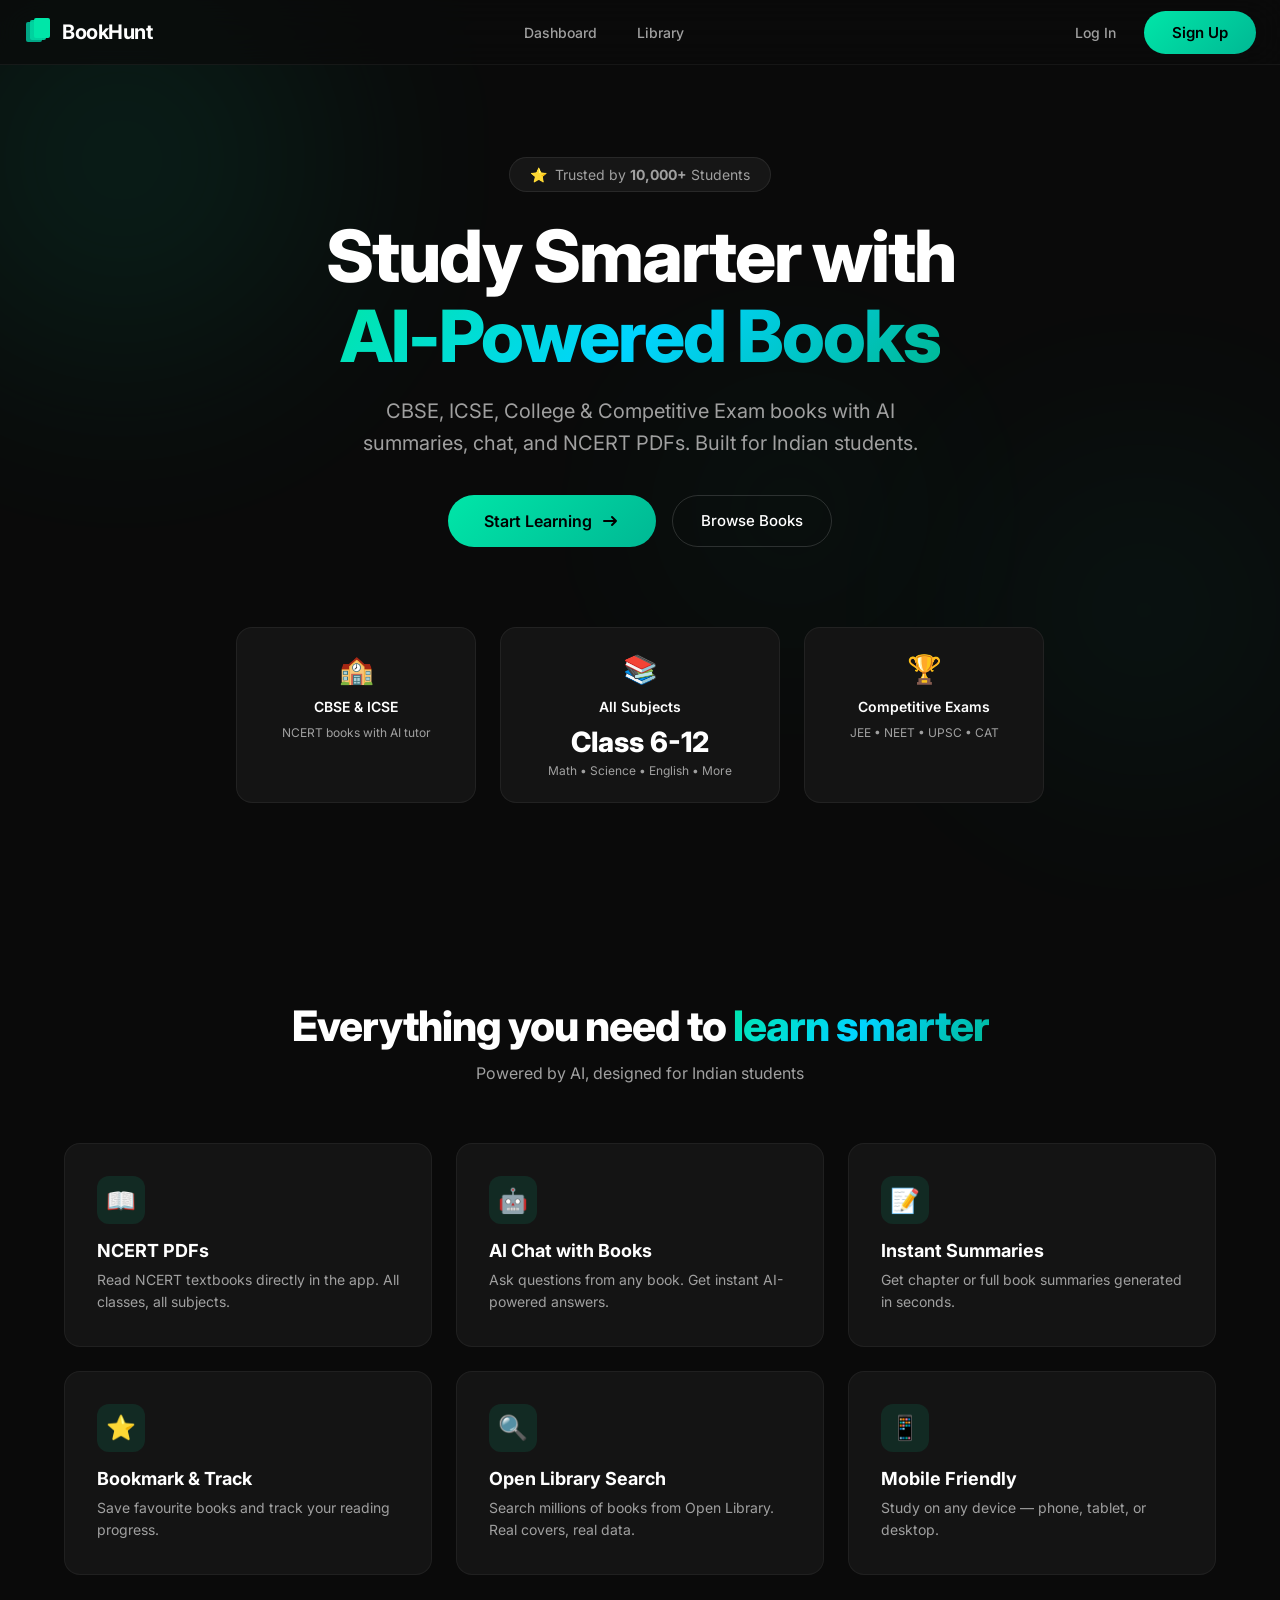
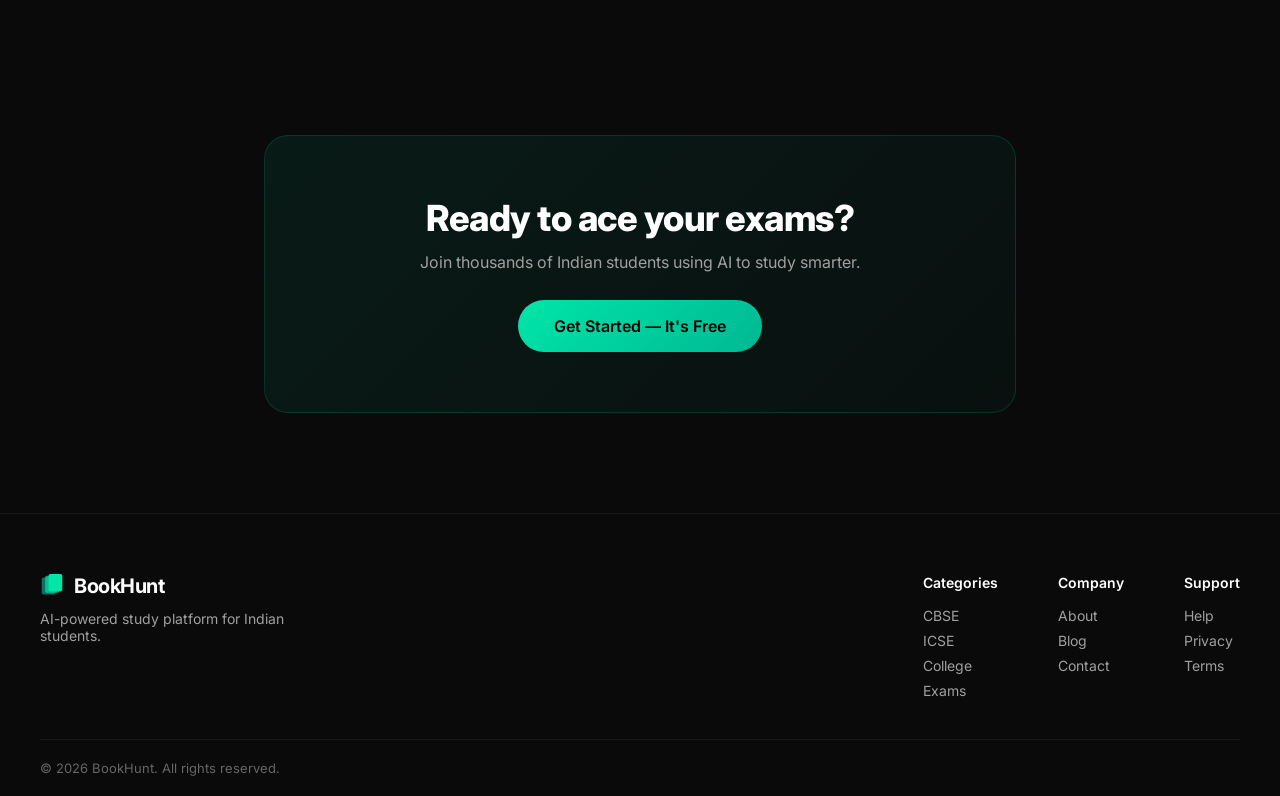
==== index.html @ 1966e102 "✨ Upgrade: Enhanced AI chatbot with Markdown rendering, paragraph spacing, and formatting" ====
<!DOCTYPE html>
<html lang="en">
<head>
    <meta charset="UTF-8">
    <meta name="viewport" content="width=device-width, initial-scale=1.0">
    <title>BookHunt — AI-Powered Study Platform for Indian Students</title>
    <meta name="description" content="CBSE, ICSE, College & Competitive Exam books with AI summaries and chat. NCERT PDFs, Open Library integration, and more.">
    <link rel="preconnect" href="https://fonts.googleapis.com">
    <link href="https://fonts.googleapis.com/css2?family=Inter:wght@300;400;500;600;700;800;900&display=swap" rel="stylesheet">
    <link rel="stylesheet" href="styles.css">
</head>
<body>
    <!-- ═══════════ NAVBAR ═══════════ -->
    <nav id="navbar" class="navbar">
        <div class="nav-inner">
            <div class="nav-logo" onclick="navigateTo('home')">
                <div class="logo-icon">
                    <svg width="28" height="28" viewBox="0 0 28 28" fill="none">
                        <rect x="2" y="4" width="16" height="20" rx="2" fill="url(#lg1)" opacity="0.9"/>
                        <rect x="6" y="2" width="16" height="20" rx="2" fill="url(#lg2)" opacity="0.95"/>
                        <rect x="10" y="0" width="16" height="20" rx="2" fill="url(#lg3)"/>
                        <defs>
                            <linearGradient id="lg1" x1="2" y1="4" x2="18" y2="24"><stop stop-color="#00B894"/><stop offset="1" stop-color="#006B5A"/></linearGradient>
                            <linearGradient id="lg2" x1="6" y1="2" x2="22" y2="22"><stop stop-color="#00D4A0"/><stop offset="1" stop-color="#00B894"/></linearGradient>
                            <linearGradient id="lg3" x1="10" y1="0" x2="26" y2="20"><stop stop-color="#00E6A8"/><stop offset="1" stop-color="#00D4A0"/></linearGradient>
                        </defs>
                    </svg>
                </div>
                <span class="logo-text">BookHunt</span>
            </div>
            <div class="nav-links" id="navLinks">
                <a href="#" onclick="navigateTo('dashboard')" data-page="dashboard">Dashboard</a>
                <a href="#" onclick="navigateTo('library')" data-page="library">Library</a>
            </div>
            <div class="nav-actions" id="navActions">
                <button class="btn-ghost" id="btnLogin" onclick="navigateTo('auth')">Log In</button>
                <button class="btn-primary" id="btnSignup" onclick="showSignup()">Sign Up</button>
                <div class="user-avatar" id="userAvatar" onclick="toggleUserMenu()" style="display:none;">
                    <span id="avatarLetter">S</span>
                </div>
            </div>
            <button class="hamburger" id="hamburger" onclick="toggleMobileMenu()">
                <span></span><span></span><span></span>
            </button>
        </div>
        <div class="user-dropdown" id="userDropdown">
            <div class="dropdown-header"><span id="dropdownName">User</span><span id="dropdownEmail" class="text-muted">user@email.com</span></div>
            <div class="dropdown-divider"></div>
            <a href="#" onclick="navigateTo('dashboard')">📊 Dashboard</a>
            <a href="#" onclick="navigateTo('library')">📚 Library</a>
            <div class="dropdown-divider"></div>
            <a href="#" onclick="logout()" class="text-danger">🚪 Log Out</a>
        </div>
    </nav>

    <!-- Mobile Menu -->
    <div class="mobile-menu" id="mobileMenu">
        <a href="#" onclick="navigateTo('dashboard');toggleMobileMenu()">Dashboard</a>
        <a href="#" onclick="navigateTo('library');toggleMobileMenu()">Library</a>
        <div class="mobile-menu-divider"></div>
        <button class="btn-primary w-full" onclick="showSignup();toggleMobileMenu()">Get Started</button>
    </div>

    <!-- ═══════════ PAGE: HOME ═══════════ -->
    <section id="page-home" class="page active">
        <div class="hero">
            <div class="hero-bg-orbs"><div class="orb orb-1"></div><div class="orb orb-2"></div><div class="orb orb-3"></div></div>
            <div class="hero-content">
                <div class="trust-badge animate-in"><span class="badge-star">⭐</span><span>Trusted by <strong>10,000+</strong> Students</span></div>
                <h1 class="hero-title animate-in delay-1">Study Smarter with<br><span class="gradient-text">AI-Powered Books</span></h1>
                <p class="hero-subtitle animate-in delay-2">CBSE, ICSE, College & Competitive Exam books with AI summaries, chat, and NCERT PDFs. Built for Indian students.</p>
                <div class="hero-cta animate-in delay-3">
                    <button class="btn-primary btn-lg" onclick="showSignup()"><span>Start Learning</span><svg width="20" height="20" viewBox="0 0 20 20" fill="none"><path d="M4 10h12m0 0l-4-4m4 4l-4 4" stroke="currentColor" stroke-width="2" stroke-linecap="round" stroke-linejoin="round"/></svg></button>
                    <button class="btn-outline btn-lg" onclick="navigateTo('library')"><span>Browse Books</span></button>
                </div>
            </div>
            <div class="hero-cards animate-in delay-4">
                <div class="floating-card card-left"><div class="fc-icon">🏫</div><div class="fc-title">CBSE & ICSE</div><div class="fc-stat">NCERT books with AI tutor</div></div>
                <div class="floating-card card-center"><div class="fc-icon">📚</div><div class="fc-title">All Subjects</div><div class="fc-big-stat">Class 6-12</div><div class="fc-detail">Math • Science • English • More</div></div>
                <div class="floating-card card-right"><div class="fc-icon">🏆</div><div class="fc-title">Competitive Exams</div><div class="fc-stat">JEE • NEET • UPSC • CAT</div></div>
            </div>
        </div>
        <div class="features-section">
            <h2 class="section-title">Everything you need to <span class="gradient-text">learn smarter</span></h2>
            <p class="section-subtitle">Powered by AI, designed for Indian students</p>
            <div class="features-grid">
                <div class="feature-card"><div class="feature-icon-wrap"><span class="feature-icon">📖</span></div><h3>NCERT PDFs</h3><p>Read NCERT textbooks directly in the app. All classes, all subjects.</p></div>
                <div class="feature-card"><div class="feature-icon-wrap"><span class="feature-icon">🤖</span></div><h3>AI Chat with Books</h3><p>Ask questions from any book. Get instant AI-powered answers.</p></div>
                <div class="feature-card"><div class="feature-icon-wrap"><span class="feature-icon">📝</span></div><h3>Instant Summaries</h3><p>Get chapter or full book summaries generated in seconds.</p></div>
                <div class="feature-card"><div class="feature-icon-wrap"><span class="feature-icon">⭐</span></div><h3>Bookmark & Track</h3><p>Save favourite books and track your reading progress.</p></div>
                <div class="feature-card"><div class="feature-icon-wrap"><span class="feature-icon">🔍</span></div><h3>Open Library Search</h3><p>Search millions of books from Open Library. Real covers, real data.</p></div>
                <div class="feature-card"><div class="feature-icon-wrap"><span class="feature-icon">📱</span></div><h3>Mobile Friendly</h3><p>Study on any device — phone, tablet, or desktop.</p></div>
            </div>
        </div>
        <div class="cta-section">
            <div class="cta-card"><h2>Ready to ace your exams?</h2><p>Join thousands of Indian students using AI to study smarter.</p><button class="btn-primary btn-lg" onclick="showSignup()">Get Started — It's Free</button></div>
        </div>
        <footer class="footer">
            <div class="footer-inner">
                <div class="footer-brand"><div class="nav-logo"><div class="logo-icon"><svg width="24" height="24" viewBox="0 0 28 28" fill="none"><rect x="2" y="4" width="16" height="20" rx="2" fill="#00B894" opacity="0.6"/><rect x="6" y="2" width="16" height="20" rx="2" fill="#00D4A0" opacity="0.8"/><rect x="10" y="0" width="16" height="20" rx="2" fill="#00E6A8"/></svg></div><span class="logo-text">BookHunt</span></div><p class="text-muted">AI-powered study platform for Indian students.</p></div>
                <div class="footer-links">
                    <div><h4>Categories</h4><a href="#">CBSE</a><a href="#">ICSE</a><a href="#">College</a><a href="#">Exams</a></div>
                    <div><h4>Company</h4><a href="#">About</a><a href="#">Blog</a><a href="#">Contact</a></div>
                    <div><h4>Support</h4><a href="#">Help</a><a href="#">Privacy</a><a href="#">Terms</a></div>
                </div>
            </div>
            <div class="footer-bottom"><span>© 2026 BookHunt. All rights reserved.</span></div>
        </footer>
    </section>

    <!-- ═══════════ PAGE: AUTH ═══════════ -->
    <section id="page-auth" class="page">
        <div class="auth-container">
            <div class="auth-card">
                <div class="auth-logo">
                    <div class="logo-icon">
                        <svg width="32" height="32" viewBox="0 0 28 28" fill="none">
                            <rect x="10" y="0" width="16" height="20" rx="2" fill="url(#lg3)"/>
                        </svg>
                    </div>
                    <span>BookHunt</span>
                </div>
                <div class="auth-header"><h2 id="authTitle">Enter the hunt</h2><p id="authSubtitle" class="text-muted">Sign in to access your dashboard and study materials</p></div>
                
                <!-- Google First -->
                <button type="button" class="btn-google-premium w-full" onclick="handleGoogleLogin()">
                    <img src="https://www.gstatic.com/firebasejs/ui/2.0.0/images/auth/google.svg" alt="G" width="20">
                    <span>Sign in with Google</span>
                </button>

                <div class="auth-divider"><span>or sign in with email</span></div>

                <form id="loginForm" class="auth-form" onsubmit="handleLogin(event)">
                    <div class="form-group"><label>Email Address</label><input type="email" id="loginEmail" placeholder="name@study.com" required></div>
                    <div class="form-group"><label>Password</label><input type="password" id="loginPassword" placeholder="••••••••" required></div>
                    <button type="submit" class="btn-primary w-full">Sign In</button>
                    <p class="auth-switch">Don't have an account? <a href="#" onclick="toggleAuthMode()">Sign up</a></p>
                </form>

                <form id="signupForm" class="auth-form" style="display:none;" onsubmit="handleSignup(event)">
                    <div class="form-row">
                        <div class="form-group"><label>Full Name</label><input type="text" id="signupName" placeholder="Your name" required></div>
                        <div class="form-group"><label>Age</label><input type="number" id="signupAge" placeholder="18" min="10" max="99" required></div>
                    </div>
                    <div class="form-group"><label>Email</label><input type="email" id="signupEmail" placeholder="you@example.com" required></div>
                    <div class="form-group"><label>Password</label><input type="password" id="signupPassword" placeholder="Create a strong password" required minlength="6"></div>
                    <div class="form-group"><label>Account Type</label>
                        <div class="type-selector">
                            <button type="button" class="type-btn active" onclick="selectUserType('school',this)">🏫 School</button>
                            <button type="button" class="type-btn" onclick="selectUserType('college',this)">🎓 College</button>
                        </div>
                    </div>
                    <div id="schoolFields">
                        <div class="form-row">
                            <div class="form-group"><label>Class</label><select id="schoolClass"><option value="">Select</option><option>Class 6</option><option>Class 7</option><option>Class 8</option><option>Class 9</option><option>Class 10</option><option>Class 11</option><option>Class 12</option></select></div>
                            <div class="form-group"><label>Board</label><select id="schoolBoard"><option value="">Select</option><option>CBSE</option><option>ICSE</option><option>State Board</option></select></div>
                        </div>
                    </div>
                    <div id="collegeFields" style="display:none;">
                        <div class="form-row">
                            <div class="form-group"><label>Year</label><select id="collegeYear"><option value="">Select</option><option>1st Year</option><option>2nd Year</option><option>3rd Year</option><option>4th Year</option></select></div>
                            <div class="form-group"><label>Course</label><select id="collegeCourse"><option value="">Select</option><option>B.Tech</option><option>MBBS</option><option>BBA</option><option>BSc</option><option>BCA</option></select></div>
                        </div>
                    </div>
                    <button type="submit" class="btn-primary w-full">Create Account</button>
                    <p class="auth-switch">Already have an account? <a href="#" onclick="toggleAuthMode()">Log in</a></p>
                </form>
            </div>
        </div>
        <!-- OAuth Loading Screen -->
        <div id="oauthLoader" class="oauth-overlay" style="display:none;">
            <div class="oauth-card-mini">
                <div class="searching-spinner large"></div>
                <p>Connecting to Google...</p>
                <span class="text-muted">Wait a moment while we set things up</span>
            </div>
        </div>
    </section>

    <!-- ═══════════ PAGE: DASHBOARD ═══════════ -->
    <section id="page-dashboard" class="page">
        <div class="dashboard">
            <div class="dash-header"><div><h1 class="dash-greeting" id="dashGreeting">Good afternoon! 👋</h1><p class="text-muted">Here's your learning overview</p></div></div>
            <div class="stats-row">
                <div class="stat-card"><div class="stat-icon">⭐</div><div class="stat-value" id="statBooks">0</div><div class="stat-label">Bookmarks</div></div>
                <div class="stat-card"><div class="stat-icon">💬</div><div class="stat-value" id="statQueries">0</div><div class="stat-label">AI Questions</div></div>
                <div class="stat-card"><div class="stat-icon">📝</div><div class="stat-value" id="statSummaries">0</div><div class="stat-label">Summaries</div></div>
                <div class="stat-card"><div class="stat-icon">🔥</div><div class="stat-value" id="statStreak">0</div><div class="stat-label">Day Streak</div></div>
            </div>
            <div class="dash-section"><div class="dash-section-header"><h2>⭐ Bookmarked Books</h2><button class="btn-ghost" onclick="navigateTo('library')">Browse More →</button></div><div class="books-scroll" id="dashBookmarks"></div></div>
            <div class="dash-section"><div class="dash-section-header"><h2>📊 Reading Progress</h2></div><div id="dashProgress"></div></div>
            <div class="dash-section"><div class="dash-section-header"><h2>🕐 Recent Activity</h2></div><div class="activity-list" id="activityList"><div class="empty-state"><div class="empty-icon">📋</div><h3>No activity yet</h3><p>Start browsing books to see activity here</p></div></div></div>
        </div>
    </section>

    <!-- ═══════════ PAGE: LIBRARY ═══════════ -->
    <section id="page-library" class="page">
        <div class="library">
            <div class="library-header"><h1>📚 Book Library</h1><p class="text-muted">CBSE • ICSE • College • Competitive Exams</p></div>
            <div class="cat-tabs-row" id="libCategories"></div>
            <div class="lib-content" id="libContent"></div>
        </div>
    </section>

    <!-- ═══════════ PAGE: READER ═══════════ -->
    <section id="page-reader" class="page">
        <div class="reader-container">
            <div class="reader-toolbar">
                <button class="btn-ghost" onclick="closeReader()">← Back</button>
                <h3 id="readerTitle">Book Reader</h3>
                <button class="btn-outline" id="readerDownload">⬇ Download</button>
            </div>
            <iframe id="readerFrame" class="reader-frame" src="" allowfullscreen></iframe>
        </div>
    </section>

    <!-- ═══════════ BOOK MODAL ═══════════ -->
    <div class="modal-overlay" id="bookModal" onclick="closeModalBg(event)">
        <div class="modal-content" id="modalBody"></div>
    </div>

    <!-- Toast -->
    <div class="toast-container" id="toastContainer"></div>

    <script src="https://cdn.jsdelivr.net/npm/@supabase/supabase-js@2"></script>
    <script src="https://cdn.jsdelivr.net/npm/marked/marked.min.js"></script>
    <script src="data.js"></script>
    <script src="app.js"></script>
</body>
</html>
---- styles.css ----
/* ═══════════ VARIABLES & RESET ═══════════ */
:root {
    --bg:#0A0A0A;--bg2:#111111;--bg3:#141414;--bg4:#1a1a1a;
    --accent:#00E6A8;--accent2:#00B894;--accent-dim:rgba(0,230,168,0.1);
    --text:#FFFFFF;--text2:#A0A0A0;--text3:#666;
    --danger:#ff4757;--radius:16px;--radius-sm:10px;--radius-pill:50px;
    --shadow:0 8px 32px rgba(0,0,0,0.4);--shadow-glow:0 0 30px rgba(0,230,168,0.15);
    --transition:0.3s cubic-bezier(0.4,0,0.2,1);
}
*,*::before,*::after{margin:0;padding:0;box-sizing:border-box;}
html{scroll-behavior:smooth;}
body{font-family:'Inter',system-ui,sans-serif;background:var(--bg);color:var(--text);min-height:100vh;overflow-x:hidden;}
a{color:var(--accent);text-decoration:none;cursor:pointer;}
button{cursor:pointer;font-family:inherit;border:none;outline:none;}
input,select,textarea{font-family:inherit;outline:none;}
.text-muted{color:var(--text2);}.text-danger{color:var(--danger);}
.w-full{width:100%;}
.page{display:none;min-height:100vh;}.page.active{display:block;}

/* ═══════════ BUTTONS ═══════════ */
.btn-primary{background:linear-gradient(135deg,var(--accent),var(--accent2));color:#000;font-weight:600;padding:12px 28px;border-radius:var(--radius-pill);display:inline-flex;align-items:center;gap:8px;font-size:15px;transition:var(--transition);position:relative;overflow:hidden;}
.btn-primary:hover{transform:translateY(-2px) scale(1.03);box-shadow:var(--shadow-glow);}
.btn-lg{padding:16px 36px;font-size:16px;}
.btn-ghost{background:transparent;color:var(--text2);padding:10px 20px;border-radius:var(--radius-pill);font-weight:500;font-size:14px;transition:var(--transition);}
.btn-ghost:hover{color:var(--text);background:rgba(255,255,255,0.05);}
.btn-outline{background:transparent;color:var(--text);border:1px solid rgba(255,255,255,0.15);padding:12px 28px;border-radius:var(--radius-pill);font-weight:500;font-size:15px;transition:var(--transition);display:inline-flex;align-items:center;gap:8px;}
.btn-outline:hover{border-color:var(--accent);color:var(--accent);transform:translateY(-2px);}
.btn-google-premium{background:#FFFFFF;color:#000000;border:none;border-radius:var(--radius-pill);padding:14px;font-size:15px;font-weight:600;display:flex;align-items:center;justify-content:center;gap:12px;transition:var(--transition);margin-bottom:8px;box-shadow:0 4px 12px rgba(0,0,0,0.1);}
.btn-google-premium:hover{background:#F1F1F1;transform:translateY(-2px);box-shadow:0 8px 24px rgba(0,0,0,0.2);}
.btn-google-premium img{width:20px;height:20px;}

/* ═══════════ NAVBAR ═══════════ */
.navbar{position:fixed;top:0;left:0;right:0;z-index:100;background:rgba(10,10,10,0.7);backdrop-filter:blur(20px);-webkit-backdrop-filter:blur(20px);border-bottom:1px solid rgba(255,255,255,0.05);}
.nav-inner{max-width:1280px;margin:0 auto;padding:0 24px;height:64px;display:flex;align-items:center;justify-content:space-between;}
.nav-logo{display:flex;align-items:center;gap:10px;cursor:pointer;}
.logo-icon{display:flex;}.logo-text{font-weight:700;font-size:20px;letter-spacing:-0.5px;}
.nav-links{display:flex;gap:8px;}
.nav-links a{color:var(--text2);padding:8px 16px;border-radius:var(--radius-pill);font-size:14px;font-weight:500;transition:var(--transition);}
.nav-links a:hover,.nav-links a.active{color:var(--text);background:rgba(255,255,255,0.06);}
.nav-actions{display:flex;align-items:center;gap:8px;}
.user-avatar{width:36px;height:36px;border-radius:50%;background:linear-gradient(135deg,var(--accent),var(--accent2));display:flex;align-items:center;justify-content:center;font-weight:700;color:#000;font-size:14px;cursor:pointer;transition:var(--transition);}
.user-avatar:hover{transform:scale(1.1);box-shadow:var(--shadow-glow);}
.hamburger{display:none;background:none;flex-direction:column;gap:5px;padding:8px;}
.hamburger span{width:22px;height:2px;background:var(--text);border-radius:2px;transition:var(--transition);}
.user-dropdown{position:fixed;top:68px;right:24px;background:var(--bg3);border:1px solid rgba(255,255,255,0.08);border-radius:var(--radius);padding:8px;min-width:200px;box-shadow:var(--shadow);display:none;z-index:101;}
.user-dropdown.show{display:block;animation:slideDown 0.2s ease;}
.dropdown-header{padding:12px;}.dropdown-header span{display:block;}.dropdown-header #dropdownName{font-weight:600;}.dropdown-divider{height:1px;background:rgba(255,255,255,0.06);margin:4px 0;}
.user-dropdown a{display:block;padding:10px 12px;border-radius:8px;color:var(--text2);font-size:14px;transition:var(--transition);}
.user-dropdown a:hover{background:rgba(255,255,255,0.05);color:var(--text);}
.mobile-menu{position:fixed;top:64px;left:0;right:0;background:var(--bg2);border-bottom:1px solid rgba(255,255,255,0.05);padding:16px 24px;display:none;z-index:99;}
.mobile-menu.show{display:block;animation:slideDown 0.2s ease;}
.mobile-menu a{display:block;padding:12px;color:var(--text2);font-size:15px;border-radius:10px;}
.mobile-menu a:hover{background:rgba(255,255,255,0.05);}
.mobile-menu-divider{height:1px;background:rgba(255,255,255,0.06);margin:8px 0;}

/* ═══════════ HERO ═══════════ */
.hero{min-height:100vh;display:flex;flex-direction:column;align-items:center;justify-content:center;text-align:center;padding:120px 24px 60px;position:relative;overflow:hidden;}
.hero-bg-orbs{position:absolute;inset:0;pointer-events:none;}
.orb{position:absolute;border-radius:50%;filter:blur(100px);opacity:0.4;}
.orb-1{width:500px;height:500px;background:radial-gradient(circle,rgba(0,230,168,0.3),transparent);top:-10%;left:-10%;animation:orbFloat 8s ease-in-out infinite;}
.orb-2{width:400px;height:400px;background:radial-gradient(circle,rgba(0,184,148,0.2),transparent);bottom:10%;right:-5%;animation:orbFloat 10s ease-in-out infinite reverse;}
.orb-3{width:300px;height:300px;background:radial-gradient(circle,rgba(0,230,168,0.15),transparent);top:40%;left:50%;animation:orbFloat 12s ease-in-out infinite 2s;}
@keyframes orbFloat{0%,100%{transform:translate(0,0)}50%{transform:translate(30px,-30px)}}
.hero-content{position:relative;z-index:1;max-width:800px;}
.trust-badge{display:inline-flex;align-items:center;gap:8px;background:rgba(255,255,255,0.05);border:1px solid rgba(255,255,255,0.08);padding:8px 20px;border-radius:var(--radius-pill);font-size:14px;color:var(--text2);margin-bottom:24px;}
.hero-title{font-size:clamp(36px,6vw,72px);font-weight:800;line-height:1.1;letter-spacing:-2px;margin-bottom:20px;}
.gradient-text{background:linear-gradient(135deg,var(--accent),#00d4ff,var(--accent2));-webkit-background-clip:text;-webkit-text-fill-color:transparent;background-clip:text;}
.hero-subtitle{font-size:clamp(16px,2vw,20px);color:var(--text2);max-width:600px;margin:0 auto 36px;line-height:1.6;}
.hero-cta{display:flex;gap:16px;justify-content:center;flex-wrap:wrap;}
.hero-cards{display:flex;gap:24px;justify-content:center;margin-top:80px;perspective:1000px;position:relative;z-index:1;flex-wrap:wrap;padding:0 24px;}
.floating-card{background:var(--bg3);border:1px solid rgba(255,255,255,0.06);border-radius:var(--radius);padding:24px;width:240px;transition:var(--transition);animation:floatCard 6s ease-in-out infinite;}
.floating-card:hover{border-color:rgba(0,230,168,0.2);box-shadow:var(--shadow-glow);transform:translateY(-8px)!important;}
.card-center{width:280px;animation-delay:1s;}.card-right{animation-delay:2s;}
@keyframes floatCard{0%,100%{transform:translateY(0)}50%{transform:translateY(-12px)}}
.fc-icon{font-size:28px;margin-bottom:12px;}.fc-title{font-weight:600;font-size:14px;margin-bottom:10px;}
.fc-stat{font-size:12px;color:var(--text2);}.fc-big-stat{font-size:28px;font-weight:800;text-align:center;margin-bottom:4px;}
.fc-detail{font-size:12px;color:var(--text2);text-align:center;}

/* ═══════════ FEATURES ═══════════ */
.features-section{max-width:1200px;margin:0 auto;padding:100px 24px;}
.section-title{font-size:clamp(28px,4vw,42px);font-weight:800;text-align:center;letter-spacing:-1px;margin-bottom:12px;}
.section-subtitle{text-align:center;color:var(--text2);font-size:16px;margin-bottom:60px;}
.features-grid{display:grid;grid-template-columns:repeat(auto-fit,minmax(280px,1fr));gap:24px;}
.feature-card{background:var(--bg3);border:1px solid rgba(255,255,255,0.05);border-radius:var(--radius);padding:32px;transition:var(--transition);}
.feature-card:hover{border-color:rgba(0,230,168,0.15);transform:translateY(-4px);box-shadow:0 12px 40px rgba(0,0,0,0.3);}
.feature-icon-wrap{width:48px;height:48px;border-radius:12px;background:var(--accent-dim);display:flex;align-items:center;justify-content:center;margin-bottom:16px;}
.feature-icon{font-size:24px;}
.feature-card h3{font-weight:700;font-size:18px;margin-bottom:8px;}
.feature-card p{color:var(--text2);font-size:14px;line-height:1.6;}

/* CTA & Footer */
.cta-section{padding:60px 24px 100px;max-width:800px;margin:0 auto;}
.cta-card{background:linear-gradient(135deg,rgba(0,230,168,0.08),rgba(0,184,148,0.04));border:1px solid rgba(0,230,168,0.15);border-radius:24px;padding:60px 40px;text-align:center;}
.cta-card h2{font-size:clamp(24px,3vw,36px);font-weight:800;margin-bottom:12px;letter-spacing:-0.5px;}
.cta-card p{color:var(--text2);margin-bottom:28px;font-size:16px;}
.footer{border-top:1px solid rgba(255,255,255,0.05);padding:60px 24px 0;}
.footer-inner{max-width:1200px;margin:0 auto;display:flex;justify-content:space-between;gap:40px;flex-wrap:wrap;}
.footer-brand{max-width:280px;}.footer-brand p{margin-top:12px;font-size:14px;}
.footer-links{display:flex;gap:60px;flex-wrap:wrap;}
.footer-links div{display:flex;flex-direction:column;gap:8px;}
.footer-links h4{font-size:14px;font-weight:600;margin-bottom:8px;}
.footer-links a{color:var(--text2);font-size:14px;transition:var(--transition);}
.footer-links a:hover{color:var(--text);}
.footer-bottom{max-width:1200px;margin:40px auto 0;padding:20px 0;border-top:1px solid rgba(255,255,255,0.05);font-size:13px;color:var(--text3);}

/* ═══════════ AUTH ═══════════ */
.auth-container{min-height:100vh;display:flex;align-items:center;justify-content:center;padding:80px 24px 40px;}
.auth-card{background:var(--bg2);border:1px solid rgba(255,255,255,0.06);border-radius:20px;padding:40px;width:100%;max-width:440px;box-shadow:var(--shadow);position:relative;overflow:hidden;}
.auth-logo{display:flex;align-items:center;gap:10px;justify-content:center;margin-bottom:24px;}
.auth-logo span{font-weight:700;font-size:18px;letter-spacing:-0.5px;}
.auth-header{text-align:center;margin-bottom:32px;}
.auth-header h2{font-size:26px;font-weight:800;margin-bottom:8px;}
.auth-header p{font-size:14px;line-height:1.5;}

.oauth-overlay{position:fixed;inset:0;background:rgba(0,0,0,0.85);backdrop-filter:blur(10px);z-index:300;display:flex;align-items:center;justify-content:center;}
.oauth-card-mini{background:var(--bg3);border:1px solid rgba(255,255,255,0.08);border-radius:var(--radius);padding:40px;text-align:center;max-width:320px;width:100%;display:flex;flex-direction:column;align-items:center;gap:16px;animation:slideUp 0.3s ease;}
.oauth-card-mini p{font-weight:600;font-size:18px;}
.oauth-card-mini .text-muted{font-size:12px;}

.auth-form{display:flex;flex-direction:column;gap:16px;}
.form-group{display:flex;flex-direction:column;gap:6px;}
.form-group label{font-size:13px;font-weight:500;color:var(--text2);}
.form-group input,.form-group select{background:var(--bg3);border:1px solid rgba(255,255,255,0.08);border-radius:var(--radius-sm);padding:12px 16px;color:var(--text);font-size:15px;transition:var(--transition);}
.form-group input:focus,.form-group select:focus{border-color:var(--accent);box-shadow:0 0 0 3px var(--accent-dim);}
.form-group select{appearance:none;background-image:url("data:image/svg+xml,%3Csvg width='12' height='8' viewBox='0 0 12 8' fill='none' xmlns='http://www.w3.org/2000/svg'%3E%3Cpath d='M1 1.5L6 6.5L11 1.5' stroke='%23666' stroke-width='1.5' stroke-linecap='round'/%3E%3C/svg%3E");background-repeat:no-repeat;background-position:right 16px center;}
.form-row{display:grid;grid-template-columns:1fr 1fr;gap:12px;}
.type-selector{display:grid;grid-template-columns:1fr 1fr;gap:8px;}
.type-btn{background:var(--bg3);border:1px solid rgba(255,255,255,0.08);border-radius:var(--radius-sm);padding:12px;font-size:14px;font-weight:500;color:var(--text2);transition:var(--transition);}
.type-btn.active{border-color:var(--accent);color:var(--accent);background:var(--accent-dim);}
.auth-divider{display:flex;align-items:center;gap:16px;color:var(--text3);font-size:13px;margin:8px 0;}
.auth-divider::before,.auth-divider::after{content:'';flex:1;height:1px;background:rgba(255,255,255,0.06);}
.auth-switch{text-align:center;font-size:14px;color:var(--text2);margin-top:8px;}

/* ═══════════ DASHBOARD ═══════════ */
.dashboard{max-width:1200px;margin:0 auto;padding:90px 24px 60px;}
.dash-header{margin-bottom:32px;}
.dash-greeting{font-size:clamp(24px,3vw,32px);font-weight:800;letter-spacing:-0.5px;}
.stats-row{display:grid;grid-template-columns:repeat(auto-fit,minmax(180px,1fr));gap:16px;margin-bottom:40px;}
.stat-card{background:var(--bg3);border:1px solid rgba(255,255,255,0.05);border-radius:var(--radius);padding:24px;transition:var(--transition);}
.stat-card:hover{transform:translateY(-4px);border-color:rgba(0,230,168,0.1);}
.stat-icon{font-size:28px;margin-bottom:8px;}.stat-value{font-size:32px;font-weight:800;letter-spacing:-1px;}.stat-label{font-size:13px;color:var(--text2);margin-top:2px;}
.dash-section{margin-bottom:40px;}
.dash-section-header{display:flex;align-items:center;justify-content:space-between;margin-bottom:16px;}
.dash-section-header h2{font-size:20px;font-weight:700;}
.books-scroll{display:flex;gap:16px;overflow-x:auto;padding:8px 0 16px;scroll-snap-type:x mandatory;-webkit-overflow-scrolling:touch;}
.books-scroll::-webkit-scrollbar{height:4px;}.books-scroll::-webkit-scrollbar-thumb{background:rgba(255,255,255,0.1);border-radius:2px;}
.book-card-sm{display:flex;align-items:center;gap:12px;background:var(--bg3);border:1px solid rgba(255,255,255,0.05);border-radius:var(--radius-sm);padding:12px;min-width:220px;cursor:pointer;transition:var(--transition);}
.book-card-sm:hover{border-color:rgba(0,230,168,0.15);transform:translateY(-2px);}
.book-cover-sm{width:48px;height:64px;border-radius:6px;display:flex;align-items:center;justify-content:center;position:relative;overflow:hidden;flex-shrink:0;}
.book-cover-sm img{position:absolute;inset:0;width:100%;height:100%;object-fit:cover;}
.book-sm-title{font-size:13px;font-weight:600;line-height:1.3;}
.progress-item{background:var(--bg3);border:1px solid rgba(255,255,255,0.05);border-radius:var(--radius-sm);padding:16px;margin-bottom:10px;}
.progress-item-info{display:flex;align-items:center;gap:12px;margin-bottom:10px;}
.progress-item-emoji{font-size:24px;}
.progress-item-info strong{font-size:14px;}.progress-item-info p{font-size:12px;}
.progress-bar-wrapper{height:6px;background:rgba(255,255,255,0.06);border-radius:3px;overflow:hidden;}
.progress-bar{height:100%;background:linear-gradient(90deg,var(--accent),var(--accent2));border-radius:3px;width:var(--progress);transition:width 1s ease;}

/* ═══════════ LIBRARY ═══════════ */
.library{max-width:1200px;margin:0 auto;padding:90px 24px 60px;}
.library-header{margin-bottom:24px;}
.library-header h1{font-size:clamp(24px,3vw,32px);font-weight:800;}
.cat-tabs-row{display:flex;gap:8px;margin-bottom:24px;flex-wrap:wrap;}
.cat-tab{background:var(--bg3);border:1px solid rgba(255,255,255,0.06);color:var(--text2);padding:10px 20px;border-radius:var(--radius-pill);font-size:14px;font-weight:500;transition:var(--transition);}
.cat-tab:hover{border-color:rgba(255,255,255,0.15);color:var(--text);}
.cat-tab.active{background:var(--accent-dim);border-color:var(--accent);color:var(--accent);}
.lib-content{min-height:300px;}
.back-btn{margin-bottom:16px;}
.lib-section-title{font-size:24px;font-weight:800;margin-bottom:24px;letter-spacing:-0.5px;}
.cat-cards{display:grid;grid-template-columns:repeat(auto-fit,minmax(240px,1fr));gap:20px;}
.cat-card{background:var(--bg3);border:1px solid rgba(255,255,255,0.06);border-radius:var(--radius);padding:32px;text-align:center;cursor:pointer;transition:var(--transition);}
.cat-card:hover{border-color:rgba(0,230,168,0.2);transform:translateY(-4px);box-shadow:var(--shadow-glow);}
.cat-card-icon{font-size:48px;margin-bottom:16px;}
.cat-card h3{font-size:20px;font-weight:700;margin-bottom:6px;}
.sub-grid{display:grid;grid-template-columns:repeat(auto-fill,minmax(200px,1fr));gap:12px;}
.sub-card{display:flex;align-items:center;justify-content:space-between;background:var(--bg3);border:1px solid rgba(255,255,255,0.06);border-radius:var(--radius-sm);padding:18px 24px;cursor:pointer;transition:var(--transition);box-shadow: 0 4px 12px rgba(0,0,0,0.2);}
.sub-card:hover{border-color:var(--accent);background:rgba(0,230,168,0.05);transform: translateY(-2px);box-shadow: 0 8px 20px rgba(0,230,168,0.1);}
.sub-name{font-weight:600;font-size:16px;color:#FFFFFF;letter-spacing: 0.5px;}.sub-arrow{color:var(--accent);font-size:18px;transition: var(--transition);}
.sub-card:hover .sub-arrow{transform: translateX(4px);}
.lib-search-row{margin-bottom:24px;}
.search-box{display:flex;align-items:center;gap:12px;background:var(--bg3);border:1px solid rgba(255,255,255,0.06);border-radius:var(--radius);padding:14px 20px;transition:var(--transition);}
.search-box:focus-within{border-color:var(--accent);box-shadow:0 0 0 3px var(--accent-dim);}
.search-box svg{color:var(--text2);flex-shrink:0;}
.search-box input{background:none;border:none;width:100%;color:var(--text);font-size:15px;}
.search-box input::placeholder{color:var(--text3);}
.books-grid{display:grid;grid-template-columns:repeat(auto-fill,minmax(180px,1fr));gap:24px;align-items:start;}

/* Book Cards */
.book-card{min-width:180px;max-width:220px;scroll-snap-align:start;cursor:pointer;transition:var(--transition);}
.book-card:hover{transform:translateY(-6px);}
.book-cover{width:100%;aspect-ratio:3/4;border-radius:var(--radius-sm);position:relative;overflow:hidden;box-shadow:4px 4px 20px rgba(0,0,0,0.4);}
.book-cover-img{width:100%;height:100%;object-fit:cover;position:absolute;inset:0;z-index:1;}
.book-cover-face{width:100%;height:100%;display:flex;flex-direction:column;align-items:center;justify-content:center;padding:20px;text-align:center;position:relative;}
.book-cover-title{font-size:14px;font-weight:700;color:#fff;line-height:1.3;text-shadow:0 1px 4px rgba(0,0,0,0.5);}
.book-cover-author{font-size:11px;color:rgba(255,255,255,0.7);margin-top:8px;}
.book-cover-emoji{font-size:36px;margin-bottom:12px;}
.book-card-info{padding:12px 4px 0;}
.book-card-info h4{font-size:14px;font-weight:600;line-height:1.4;white-space:nowrap;overflow:hidden;text-overflow:ellipsis;color: var(--text);}
.book-card-info p{font-size:12px;color:var(--text2);margin-top:4px;display: flex; align-items: center; gap: 4px;}
.card-progress-mini{height: 3px; background: rgba(255,255,255,0.1); border-radius: 2px; margin-top: 8px; overflow: hidden; display: none;}
.card-progress-bar{height: 100%; background: var(--accent); width: var(--progress);}

/* ═══════════ MODAL ═══════════ */
.modal-overlay{position:fixed;inset:0;background:rgba(0,0,0,0.7);backdrop-filter:blur(8px);z-index:200;display:none;align-items:center;justify-content:center;padding:24px;overflow-y:auto;}
.modal-overlay.show{display:flex;animation:fadeIn 0.2s ease;}
.modal-content{background:var(--bg2);border:1px solid rgba(255,255,255,0.06);border-radius:20px;max-width:750px;width:100%;max-height:90vh;overflow-y:auto;position:relative;}
.modal-content::-webkit-scrollbar{width:4px;}.modal-content::-webkit-scrollbar-thumb{background:rgba(255,255,255,0.1);border-radius:2px;}
.modal-top-bar{position:sticky;top:0;z-index:5;display:flex;justify-content:flex-end;padding:12px 16px;background:var(--bg2);}
.modal-close{width:32px;height:32px;border-radius:8px;background:rgba(255,255,255,0.05);color:var(--text2);display:flex;align-items:center;justify-content:center;font-size:16px;transition:var(--transition);}
.modal-close:hover{background:rgba(255,255,255,0.1);color:var(--text);}
.modal-hero{display:flex;gap:24px;padding:0 32px 24px;}
.modal-cover{width:160px;min-width:160px;aspect-ratio:3/4;border-radius:var(--radius-sm);overflow:hidden;position:relative;display:flex;align-items:center;justify-content:center;box-shadow:var(--shadow);flex-shrink:0;}
.modal-cover-img{width:100%;height:100%;object-fit:cover;position:absolute;inset:0;}
.modal-hero-info{flex:1;min-width:0;}
.modal-hero-info h2{font-size:22px;font-weight:800;margin-bottom:4px;letter-spacing:-0.5px;}
.modal-tags{display:flex;gap:8px;margin:12px 0 16px;flex-wrap:wrap;}
.modal-tag{background:rgba(255,255,255,0.05);border:1px solid rgba(255,255,255,0.06);border-radius:var(--radius-pill);padding:4px 12px;font-size:12px;color:var(--text2);}
.modal-actions{display:flex;gap:10px;flex-wrap:wrap;}
.modal-actions .btn-primary,.modal-actions .btn-outline{padding:10px 20px;font-size:13px;}

/* Modal Tabs */
.modal-tabs{display:flex;gap:4px;padding:0 32px;border-bottom:1px solid rgba(255,255,255,0.06);}
.mtab{background:none;color:var(--text2);padding:12px 20px;font-size:14px;font-weight:500;border-bottom:2px solid transparent;transition:var(--transition);}
.mtab:hover{color:var(--text);}
.mtab.active{color:var(--accent);border-bottom-color:var(--accent);}
.modal-tab-content{padding:24px 32px 32px;}
.tab-section{margin-bottom:24px;}
.tab-section h3{font-size:16px;font-weight:700;margin-bottom:10px;}
.tab-section p{color:var(--text2);font-size:14px;line-height:1.7;}
.tab-section ul,.tab-section ol{padding-left:20px;}.tab-section li{color:var(--text2);font-size:14px;margin-bottom:6px;line-height:1.6;}
.chapter-list{display:flex;flex-direction:column;gap:4px;}
.chapter-row{display:flex;align-items:center;gap:10px;padding:8px 10px;border-radius:8px;transition:var(--transition);}
.chapter-row:hover{background:rgba(255,255,255,0.03);}
.chapter-row.read{opacity:0.6;}
.ch-check{background:none;font-size:16px;width:28px;height:28px;display:flex;align-items:center;justify-content:center;flex-shrink:0;transition:var(--transition);}
.ch-name{flex:1;font-size:13px;color:var(--text2);}
.ch-read-btn{background:var(--accent-dim);color:var(--accent);border:1px solid rgba(0,230,168,0.2);border-radius:var(--radius-pill);padding:4px 12px;font-size:11px;font-weight:500;transition:var(--transition);white-space:nowrap;}
.ch-read-btn:hover{background:var(--accent);color:#000;}

/* Modal Chat */
.modal-chat{display:flex;flex-direction:column;height:400px;}
.modal-chat-msgs{flex:1;overflow-y:auto;display:flex;flex-direction:column;gap:12px;padding-bottom:12px;}
.modal-chat-msgs::-webkit-scrollbar{width:4px;}.modal-chat-msgs::-webkit-scrollbar-thumb{background:rgba(255,255,255,0.1);border-radius:2px;}
.chat-welcome-mini{text-align:center;padding:40px 20px;}
.chat-welcome-mini p{color:var(--text2);font-size:14px;margin-bottom:16px;}
.chat-suggestions{display:flex;gap:8px;flex-wrap:wrap;justify-content:center;}
.suggestion-chip{background:var(--bg3);border:1px solid rgba(255,255,255,0.06);border-radius:var(--radius-pill);padding:8px 16px;font-size:13px;color:var(--text2);transition:var(--transition);cursor:pointer;}
.suggestion-chip:hover{border-color:var(--accent);color:var(--accent);}
.modal-chat-input{display:flex;gap:8px;margin-top:12px;background:var(--bg3);border:1px solid rgba(255,255,255,0.08);border-radius:12px;padding:6px 6px 6px 16px;}
.modal-chat-input:focus-within{border-color:var(--accent);}
.modal-chat-input input{flex:1;background:none;border:none;color:var(--text);font-size:14px;}
.modal-chat-input input::placeholder{color:var(--text3);}
.chat-send-btn{width:36px;height:36px;border-radius:10px;background:linear-gradient(135deg,var(--accent),var(--accent2));color:#000;display:flex;align-items:center;justify-content:center;flex-shrink:0;transition:var(--transition);}
.chat-send-btn:hover{transform:scale(1.05);}

/* Messages */
.message{display:flex;gap:10px;max-width:85%;animation:msgIn 0.3s ease;}
.message.user{margin-left:auto;flex-direction:row-reverse;}
.msg-avatar{width:28px;height:28px;border-radius:8px;display:flex;align-items:center;justify-content:center;font-size:14px;flex-shrink:0;}
.message.ai .msg-avatar{background:var(--accent-dim);}
.message.user .msg-avatar{background:linear-gradient(135deg,#6c5ce7,#a29bfe);font-size:11px;font-weight:700;color:#fff;}
.msg-bubble{padding:12px 16px;border-radius:14px;font-size:13px;line-height:1.7;color:var(--text);}
.message.ai .msg-bubble{background:var(--bg3);border:1px solid rgba(255,255,255,0.05);border-top-left-radius:4px;}
.message.user .msg-bubble{background:linear-gradient(135deg,var(--accent),var(--accent2));color:#000;border-top-right-radius:4px;font-weight:500;}

/* Markdown Spacing */
.msg-bubble p{margin-bottom:12px;}
.msg-bubble p:last-child{margin-bottom:0;}
.msg-bubble h3, .msg-bubble h4{margin:16px 0 8px;font-size:15px;font-weight:700;color:var(--accent);}
.msg-bubble ul, .msg-bubble ol{margin-bottom:12px;padding-left:18px;}
.msg-bubble li{margin-bottom:6px;}
.msg-bubble strong{color:var(--accent-light);}
.message.user .msg-bubble strong, .message.user .msg-bubble h3, .message.user .msg-bubble h4{color:inherit;}
.typing-indicator{display:flex;gap:4px;padding:4px 0;}
.typing-dot{width:6px;height:6px;border-radius:50%;background:var(--text2);animation:typing 1.4s ease-in-out infinite;}
.typing-dot:nth-child(2){animation-delay:0.2s;}.typing-dot:nth-child(3){animation-delay:0.4s;}
@keyframes typing{0%,60%,100%{transform:translateY(0);opacity:0.4}30%{transform:translateY(-8px);opacity:1}}
@keyframes msgIn{from{opacity:0;transform:translateY(12px)}to{opacity:1;transform:translateY(0)}}

/* ═══════════ READER ═══════════ */
.reader-container{height:100vh;display:flex;flex-direction:column;}
.reader-toolbar{display:flex;align-items:center;justify-content:space-between;padding:0 20px;height:56px;background:var(--bg2);border-bottom:1px solid rgba(255,255,255,0.06);flex-shrink:0;}
.reader-toolbar h3{font-size:15px;font-weight:600;flex:1;text-align:center;white-space:nowrap;overflow:hidden;text-overflow:ellipsis;padding:0 16px;}
.reader-toolbar .btn-outline{padding:8px 16px;font-size:12px;}
.reader-frame{flex:1;width:100%;border:none;background:var(--bg3);}

/* ═══════════ LOADING & EMPTY ═══════════ */
.loading-state{grid-column:1/-1;text-align:center;padding:60px 20px;}
.loading-state.small{padding:20px;}
.loading-state p{color:var(--text2);font-size:14px;margin-top:12px;}
.searching-spinner{display:inline-block;width:24px;height:24px;border:3px solid rgba(0,230,168,0.2);border-top-color:var(--accent);border-radius:50%;animation:spin 0.6s linear infinite;}
.searching-spinner.large{width:36px;height:36px;}
@keyframes spin{to{transform:rotate(360deg)}}
.empty-state{text-align:center;padding:40px;width:100%;}
.empty-icon{font-size:48px;margin-bottom:12px;}
.empty-state h3{font-size:18px;font-weight:600;margin-bottom:6px;}
.empty-state p{color:var(--text2);font-size:14px;margin-bottom:16px;}

/* Toast & Activity */
.toast-container{position:fixed;bottom:24px;right:24px;z-index:300;display:flex;flex-direction:column;gap:8px;}
.toast{background:var(--bg3);border:1px solid rgba(255,255,255,0.08);border-radius:12px;padding:14px 20px;font-size:14px;box-shadow:var(--shadow);animation:slideUp 0.3s ease;min-width:280px;}
.toast.success{border-color:rgba(0,230,168,0.2);}.toast.error{border-color:rgba(255,71,87,0.2);}
.activity-list{display:flex;flex-direction:column;gap:8px;}
.activity-item{display:flex;align-items:center;gap:12px;background:var(--bg3);border:1px solid rgba(255,255,255,0.04);border-radius:var(--radius-sm);padding:14px 16px;}
.activity-icon{font-size:20px;}.activity-text{flex:1;font-size:14px;}.activity-time{font-size:12px;color:var(--text3);}

/* Animations */
.animate-in{opacity:0;transform:translateY(20px);animation:animateIn 0.6s ease forwards;}
.delay-1{animation-delay:0.1s;}.delay-2{animation-delay:0.2s;}.delay-3{animation-delay:0.3s;}.delay-4{animation-delay:0.5s;}
@keyframes animateIn{to{opacity:1;transform:translateY(0)}}
@keyframes slideUp{from{opacity:0;transform:translateY(20px)}to{opacity:1;transform:translateY(0)}}
@keyframes slideDown{from{opacity:0;transform:translateY(-10px)}to{opacity:1;transform:translateY(0)}}
@keyframes fadeIn{from{opacity:0}to{opacity:1}}

/* ═══════════ RESPONSIVE ═══════════ */
@media(max-width:768px){
    .nav-links,.nav-actions{display:none;}
    .hamburger{display:flex;}
    .hero-cards{flex-direction:column;align-items:center;}
    .floating-card,.card-center{width:100%;max-width:300px;}
    .features-grid{grid-template-columns:1fr;}
    .auth-card{padding:24px;}
    .form-row{grid-template-columns:1fr;}
    .stats-row{grid-template-columns:1fr 1fr;}
    .cat-cards{grid-template-columns:1fr 1fr;}
    .sub-grid{grid-template-columns:1fr;}
    .books-grid{grid-template-columns:repeat(auto-fill,minmax(140px,1fr));gap:16px;}
    .modal-hero{flex-direction:column;padding:0 20px 20px;}
    .modal-cover{width:120px;min-width:120px;margin:0 auto;}
    .modal-tabs{padding:0 20px;}
    .modal-tab-content{padding:20px;}
    .modal-actions{flex-direction:column;}
    .modal-actions .btn-primary,.modal-actions .btn-outline{width:100%;justify-content:center;}
    .modal-chat{height:350px;}
    .reader-toolbar h3{font-size:13px;}
    .footer-inner{flex-direction:column;}
    .footer-links{gap:30px;}
    .toast{min-width:auto;right:12px;left:12px;}
}
@media(max-width:480px){
    .cat-cards{grid-template-columns:1fr;}
    .books-grid{grid-template-columns:repeat(2,1fr);gap:12px;}
    .book-card{min-width:0;}
    .hero-cta{flex-direction:column;align-items:center;}
}
@media(min-width:769px){.hamburger{display:none;}}
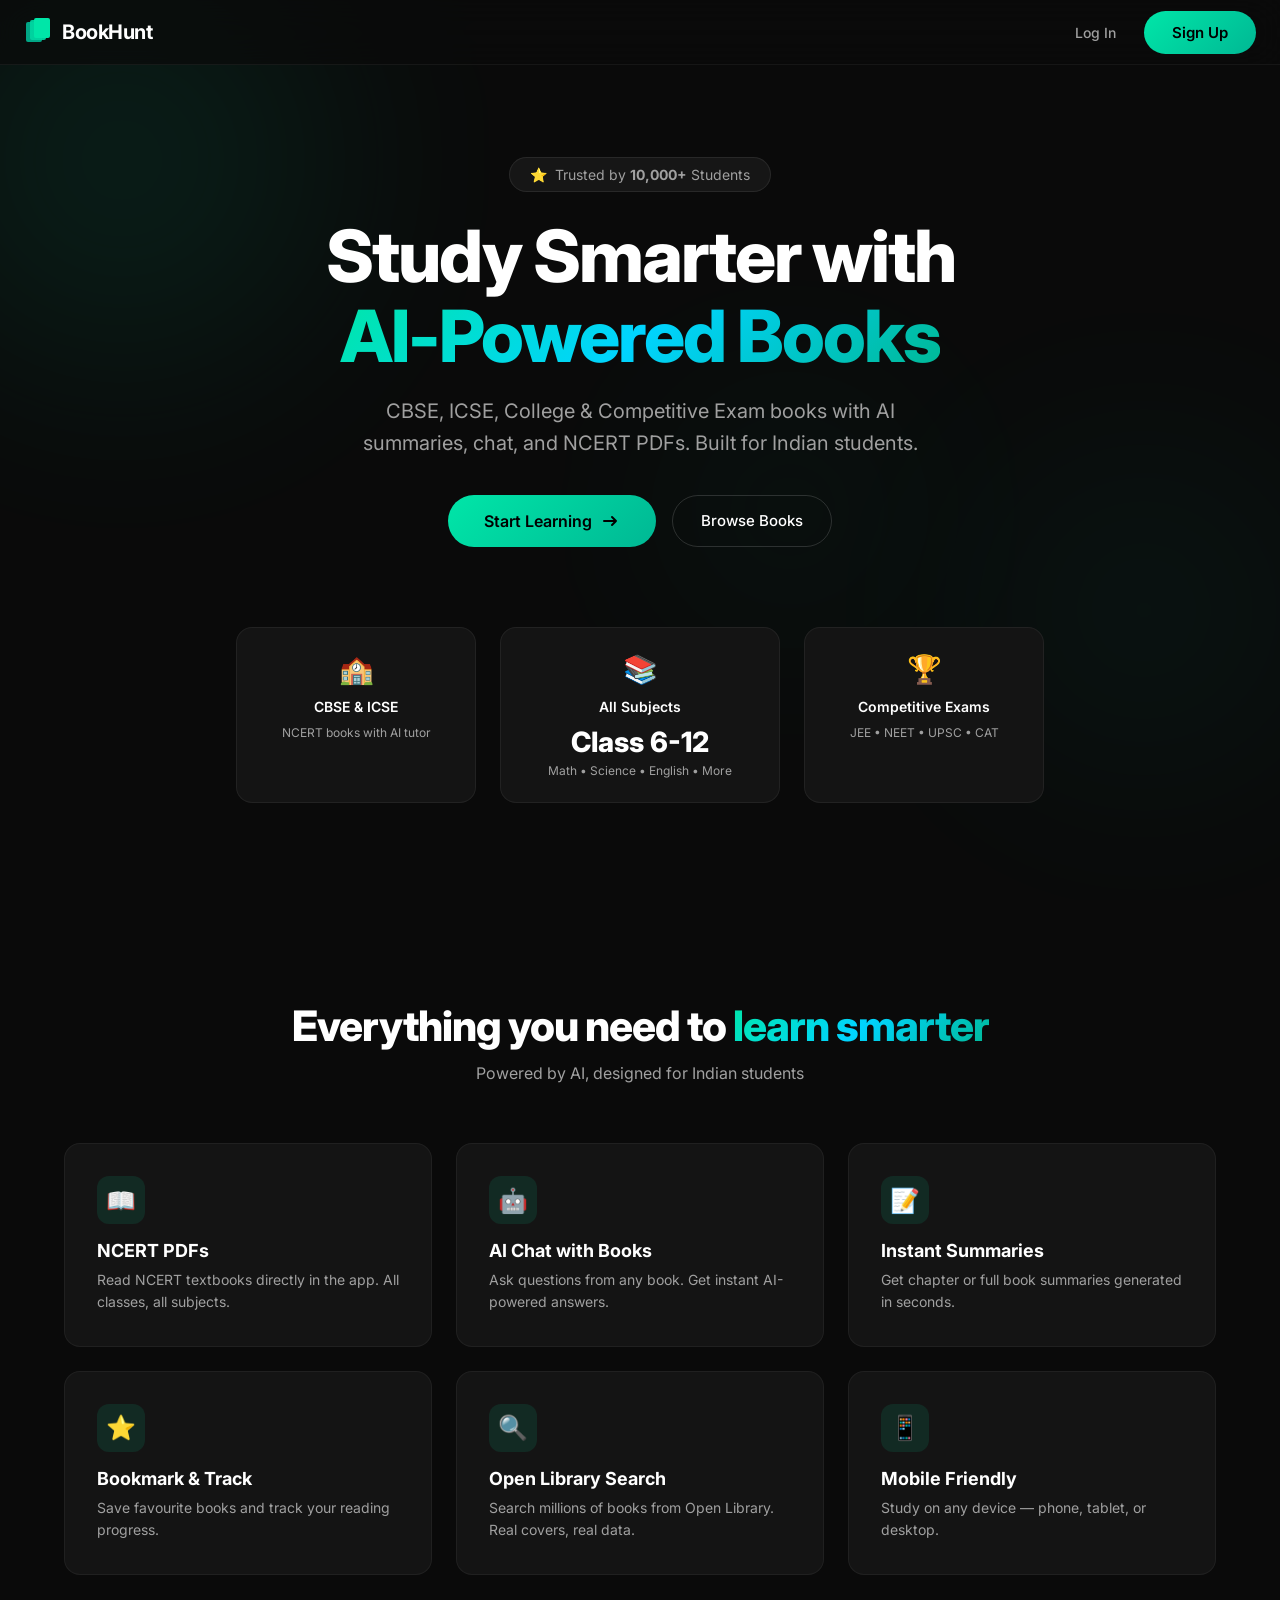
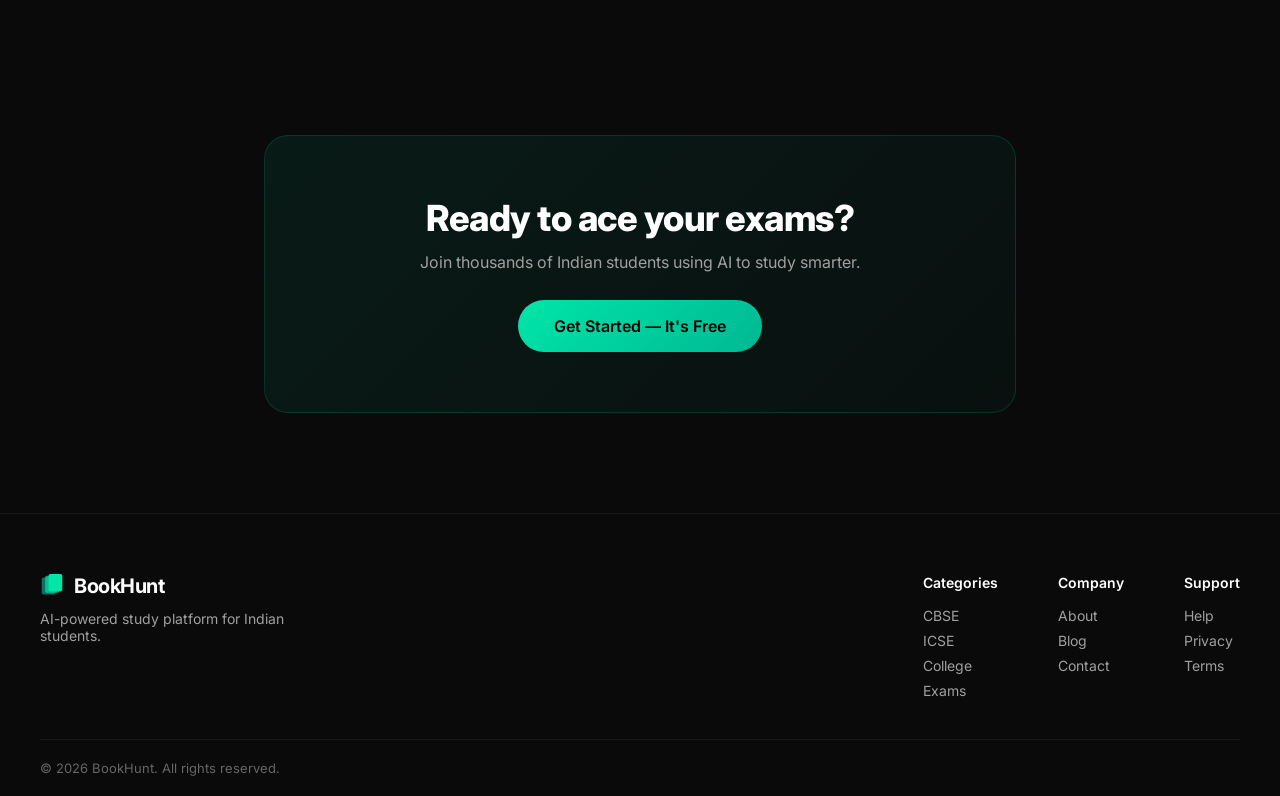
==== commit d96553a7: "🔐 Security: Only show content and features to logged-in users" ====
--- a/index.html
+++ b/index.html
@@ -28,7 +28,7 @@
                 </div>
                 <span class="logo-text">BookHunt</span>
             </div>
-            <div class="nav-links" id="navLinks">
+            <div class="nav-links" id="navLinks" style="display:none;">
                 <a href="#" onclick="navigateTo('dashboard')" data-page="dashboard">Dashboard</a>
                 <a href="#" onclick="navigateTo('library')" data-page="library">Library</a>
             </div>
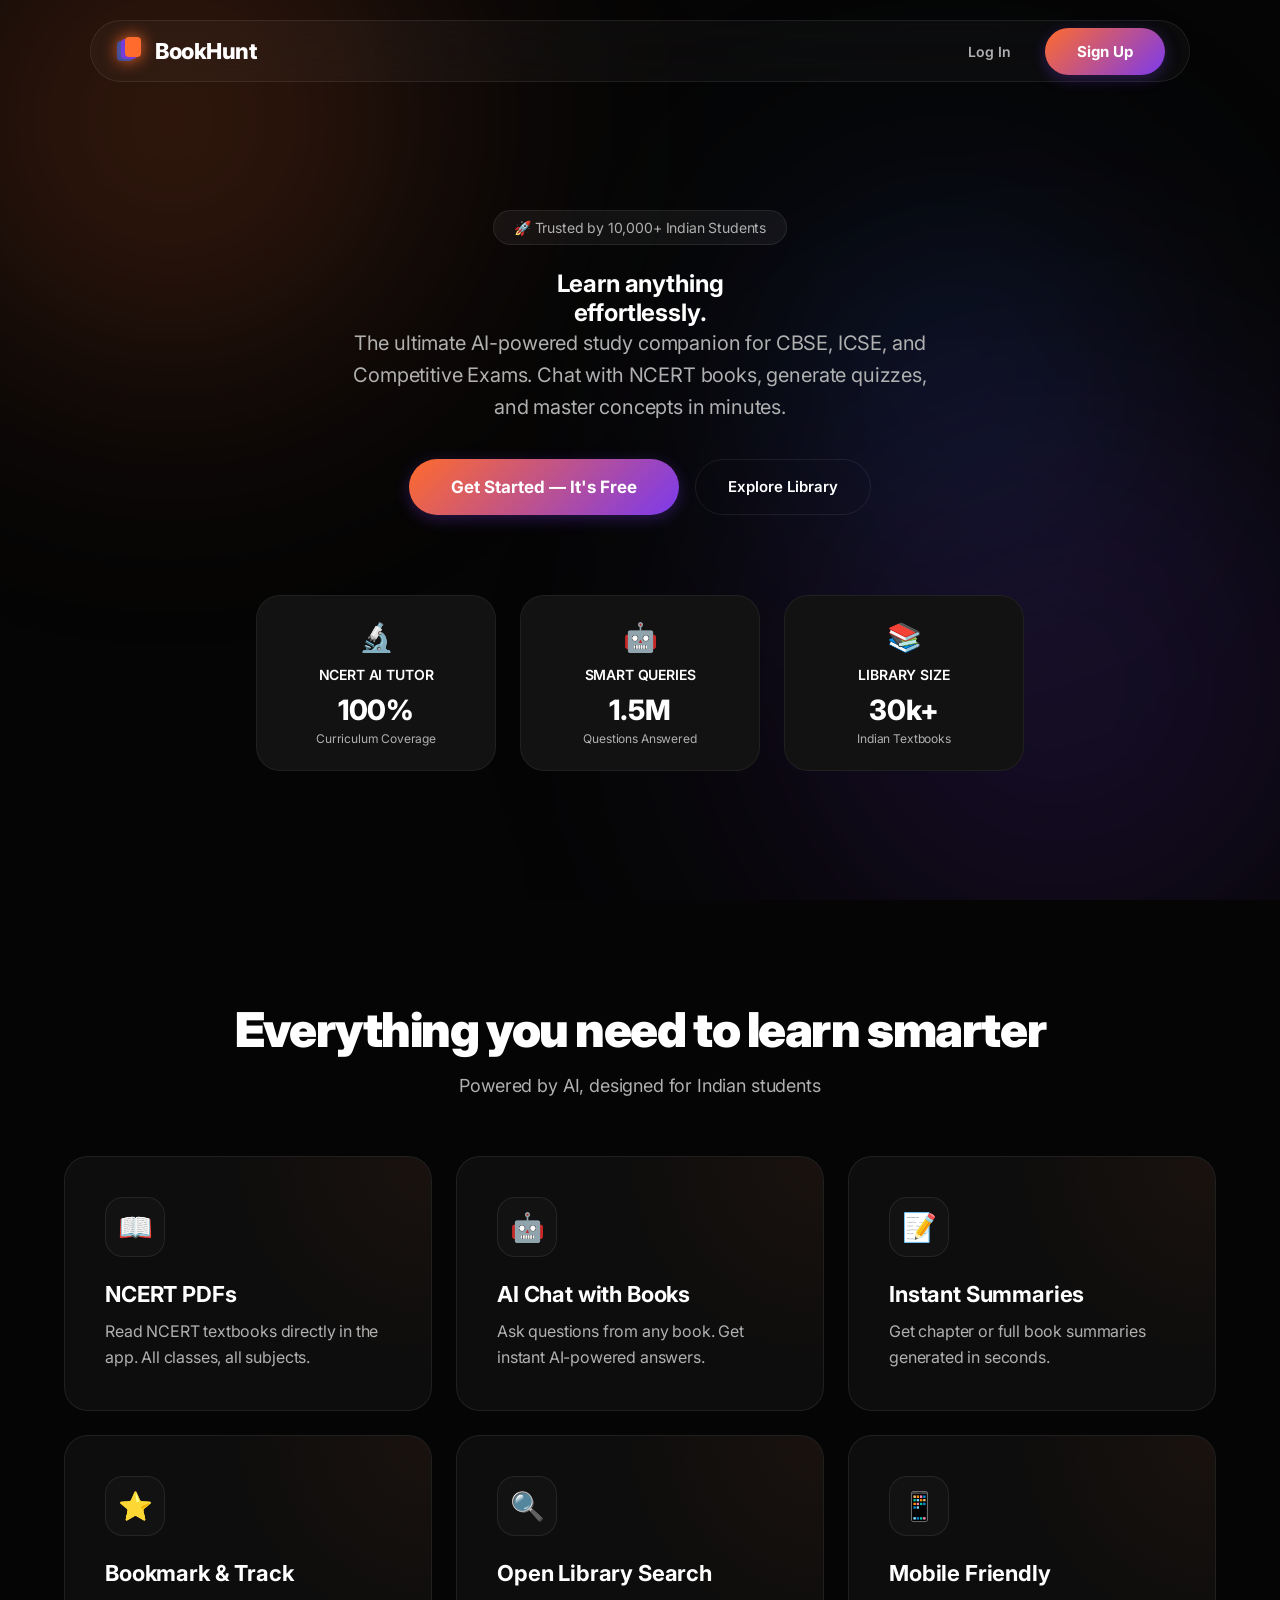
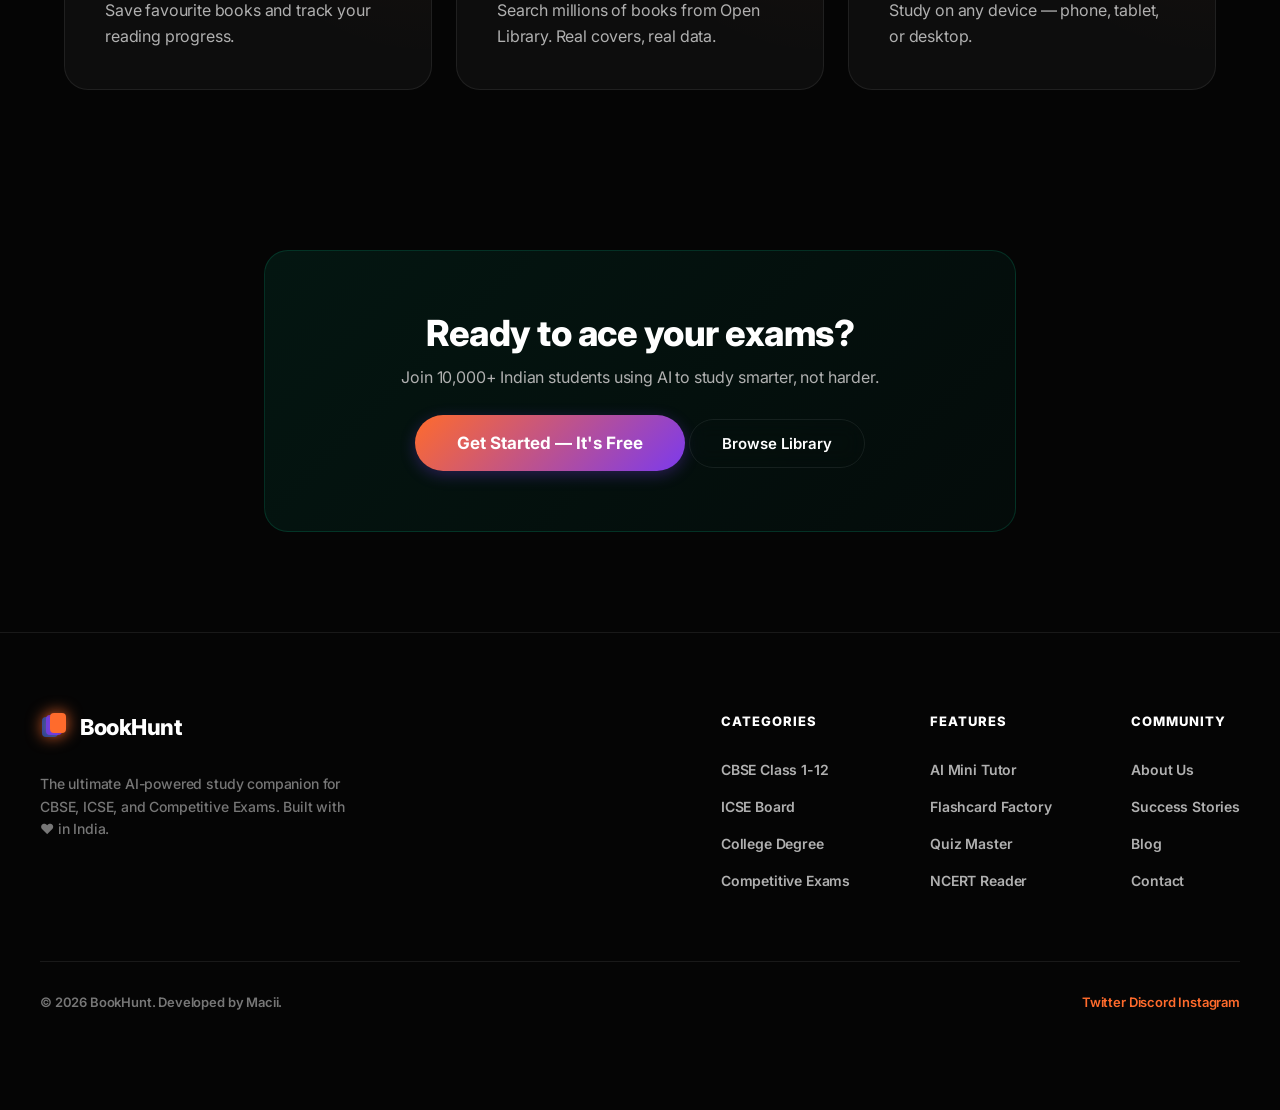
==== commit 976f2a69: "Feat: Complete Premium 'Glowing Dark' Theme Redesign + AI Quiz/Flashcard Tools" ====
--- a/index.html
+++ b/index.html
@@ -13,17 +13,12 @@
     <!-- ═══════════ NAVBAR ═══════════ -->
     <nav id="navbar" class="navbar">
         <div class="nav-inner">
-            <div class="nav-logo" onclick="navigateTo('home')">
+            <div class="nav-logo" onclick="navigateTo('dashboard')">
                 <div class="logo-icon">
                     <svg width="28" height="28" viewBox="0 0 28 28" fill="none">
-                        <rect x="2" y="4" width="16" height="20" rx="2" fill="url(#lg1)" opacity="0.9"/>
-                        <rect x="6" y="2" width="16" height="20" rx="2" fill="url(#lg2)" opacity="0.95"/>
-                        <rect x="10" y="0" width="16" height="20" rx="2" fill="url(#lg3)"/>
-                        <defs>
-                            <linearGradient id="lg1" x1="2" y1="4" x2="18" y2="24"><stop stop-color="#00B894"/><stop offset="1" stop-color="#006B5A"/></linearGradient>
-                            <linearGradient id="lg2" x1="6" y1="2" x2="22" y2="22"><stop stop-color="#00D4A0"/><stop offset="1" stop-color="#00B894"/></linearGradient>
-                            <linearGradient id="lg3" x1="10" y1="0" x2="26" y2="20"><stop stop-color="#00E6A8"/><stop offset="1" stop-color="#00D4A0"/></linearGradient>
-                        </defs>
+                        <rect x="2" y="4" width="16" height="20" rx="4" fill="var(--accent3)" opacity="0.6"/>
+                        <rect x="6" y="2" width="16" height="20" rx="4" fill="var(--accent2)" opacity="0.8"/>
+                        <rect x="10" y="0" width="16" height="20" rx="4" fill="var(--accent)"/>
                     </svg>
                 </div>
                 <span class="logo-text">BookHunt</span>
@@ -61,23 +56,27 @@
         <button class="btn-primary w-full" onclick="showSignup();toggleMobileMenu()">Get Started</button>
     </div>
 
-    <!-- ═══════════ PAGE: HOME ═══════════ -->
-    <section id="page-home" class="page active">
+    <!-- ═══════════ PAGE: LANDING ═══════════ -->
+    <section id="page-landing" class="page active">
         <div class="hero">
-            <div class="hero-bg-orbs"><div class="orb orb-1"></div><div class="orb orb-2"></div><div class="orb orb-3"></div></div>
+            <div class="hero-bg-orbs">
+                <div class="orb orb-1"></div>
+                <div class="orb orb-2"></div>
+                <div class="orb orb-3"></div>
+            </div>
             <div class="hero-content">
-                <div class="trust-badge animate-in"><span class="badge-star">⭐</span><span>Trusted by <strong>10,000+</strong> Students</span></div>
-                <h1 class="hero-title animate-in delay-1">Study Smarter with<br><span class="gradient-text">AI-Powered Books</span></h1>
-                <p class="hero-subtitle animate-in delay-2">CBSE, ICSE, College & Competitive Exam books with AI summaries, chat, and NCERT PDFs. Built for Indian students.</p>
+                <div class="trust-badge animate-in">🚀 Trusted by 10,000+ Indian Students</div>
+                <h1 class="hero-title animate-in delay-1">Learn anything <br><span class="gradient-text">effortlessly.</span></h1>
+                <p class="hero-subtitle animate-in delay-2">The ultimate AI-powered study companion for CBSE, ICSE, and Competitive Exams. Chat with NCERT books, generate quizzes, and master concepts in minutes.</p>
                 <div class="hero-cta animate-in delay-3">
-                    <button class="btn-primary btn-lg" onclick="showSignup()"><span>Start Learning</span><svg width="20" height="20" viewBox="0 0 20 20" fill="none"><path d="M4 10h12m0 0l-4-4m4 4l-4 4" stroke="currentColor" stroke-width="2" stroke-linecap="round" stroke-linejoin="round"/></svg></button>
-                    <button class="btn-outline btn-lg" onclick="navigateTo('library')"><span>Browse Books</span></button>
+                    <button class="btn-primary btn-lg" onclick="showSignup()">Get Started — It's Free</button>
+                    <button class="btn-outline btn-lg" onclick="navigateTo('library')">Explore Library</button>
                 </div>
             </div>
             <div class="hero-cards animate-in delay-4">
-                <div class="floating-card card-left"><div class="fc-icon">🏫</div><div class="fc-title">CBSE & ICSE</div><div class="fc-stat">NCERT books with AI tutor</div></div>
-                <div class="floating-card card-center"><div class="fc-icon">📚</div><div class="fc-title">All Subjects</div><div class="fc-big-stat">Class 6-12</div><div class="fc-detail">Math • Science • English • More</div></div>
-                <div class="floating-card card-right"><div class="fc-icon">🏆</div><div class="fc-title">Competitive Exams</div><div class="fc-stat">JEE • NEET • UPSC • CAT</div></div>
+                <div class="floating-card"><div class="fc-icon">🔬</div><div class="fc-title">NCERT AI TUTOR</div><div class="fc-big-stat">100%</div><div class="fc-detail">Curriculum Coverage</div></div>
+                <div class="floating-card"><div class="fc-icon">🤖</div><div class="fc-title">SMART QUERIES</div><div class="fc-big-stat">1.5M</div><div class="fc-detail">Questions Answered</div></div>
+                <div class="floating-card"><div class="fc-icon">📚</div><div class="fc-title">LIBRARY SIZE</div><div class="fc-big-stat">30k+</div><div class="fc-detail">Indian Textbooks</div></div>
             </div>
         </div>
         <div class="features-section">
@@ -93,18 +92,63 @@
             </div>
         </div>
         <div class="cta-section">
-            <div class="cta-card"><h2>Ready to ace your exams?</h2><p>Join thousands of Indian students using AI to study smarter.</p><button class="btn-primary btn-lg" onclick="showSignup()">Get Started — It's Free</button></div>
-        </div>
+            <div class="cta-card">
+                <h2>Ready to ace your exams?</h2>
+                <p>Join 10,000+ Indian students using AI to study smarter, not harder.</p>
+                <div class="cta-actions">
+                    <button class="btn-primary btn-lg" onclick="showSignup()">Get Started — It's Free</button>
+                    <button class="btn-outline btn-lg" onclick="navigateTo('library')">Browse Library</button>
+                </div>
+            </div>
+        </div>
+
         <footer class="footer">
             <div class="footer-inner">
-                <div class="footer-brand"><div class="nav-logo"><div class="logo-icon"><svg width="24" height="24" viewBox="0 0 28 28" fill="none"><rect x="2" y="4" width="16" height="20" rx="2" fill="#00B894" opacity="0.6"/><rect x="6" y="2" width="16" height="20" rx="2" fill="#00D4A0" opacity="0.8"/><rect x="10" y="0" width="16" height="20" rx="2" fill="#00E6A8"/></svg></div><span class="logo-text">BookHunt</span></div><p class="text-muted">AI-powered study platform for Indian students.</p></div>
+                <div class="footer-brand">
+                    <div class="nav-logo" onclick="navigateTo('dashboard')">
+                        <div class="logo-icon">
+                            <svg width="28" height="28" viewBox="0 0 28 28" fill="none">
+                                <rect x="2" y="4" width="16" height="20" rx="4" fill="var(--accent3)" opacity="0.6"/>
+                                <rect x="6" y="2" width="16" height="20" rx="4" fill="var(--accent2)" opacity="0.8"/>
+                                <rect x="10" y="0" width="16" height="20" rx="4" fill="var(--accent)"/>
+                            </svg>
+                        </div>
+                        <span class="logo-text">BookHunt</span>
+                    </div>
+                    <p>The ultimate AI-powered study companion for CBSE, ICSE, and Competitive Exams. Built with ❤️ in India.</p>
+                </div>
                 <div class="footer-links">
-                    <div><h4>Categories</h4><a href="#">CBSE</a><a href="#">ICSE</a><a href="#">College</a><a href="#">Exams</a></div>
-                    <div><h4>Company</h4><a href="#">About</a><a href="#">Blog</a><a href="#">Contact</a></div>
-                    <div><h4>Support</h4><a href="#">Help</a><a href="#">Privacy</a><a href="#">Terms</a></div>
-                </div>
-            </div>
-            <div class="footer-bottom"><span>© 2026 BookHunt. All rights reserved.</span></div>
+                    <div class="footer-col">
+                        <h4>Categories</h4>
+                        <a href="#" onclick="navigateTo('library')">CBSE Class 1-12</a>
+                        <a href="#" onclick="navigateTo('library')">ICSE Board</a>
+                        <a href="#" onclick="navigateTo('library')">College Degree</a>
+                        <a href="#" onclick="navigateTo('library')">Competitive Exams</a>
+                    </div>
+                    <div class="footer-col">
+                        <h4>Features</h4>
+                        <a href="#">AI Mini Tutor</a>
+                        <a href="#">Flashcard Factory</a>
+                        <a href="#">Quiz Master</a>
+                        <a href="#">NCERT Reader</a>
+                    </div>
+                    <div class="footer-col">
+                        <h4>Community</h4>
+                        <a href="#">About Us</a>
+                        <a href="#">Success Stories</a>
+                        <a href="#">Blog</a>
+                        <a href="#">Contact</a>
+                    </div>
+                </div>
+            </div>
+            <div class="footer-bottom">
+                <span>© 2026 BookHunt. Developed by Macii.</span>
+                <div class="footer-socials">
+                    <a href="#">Twitter</a>
+                    <a href="#">Discord</a>
+                    <a href="#">Instagram</a>
+                </div>
+            </div>
         </footer>
     </section>
 
@@ -214,6 +258,37 @@
         </div>
     </section>
 
+    <!-- ═══════════ PAGE: CHAT STUDIO (PREMIUM) ═══════════ -->
+    <section id="page-studio" class="page">
+        <div class="studio-container">
+            <div class="studio-sidebar">
+                <button class="btn-ghost" onclick="closeStudio()">← Dashboard</button>
+                <div class="studio-book-info">
+                    <div class="studio-cover" id="studioCover"></div>
+                    <h2 id="studioTitle">Book Title</h2>
+                    <p id="studioAuthor" class="text-muted">Author Name</p>
+                </div>
+                <div class="studio-shortcuts">
+                    <label>QUICK COMMANDS</label>
+                    <button class="btn-outline w-full" onclick="modalSend('Explain the main concept of this book')">💡 Main Concept</button>
+                    <button class="btn-outline w-full" onclick="modalSend('How will this book help me in exams?')">🎓 Exam Importance</button>
+                    <button class="btn-outline w-full" onclick="modalSend('Give me a 5-minute summary')">⚡ 5Min Summary</button>
+                </div>
+            </div>
+            <div class="studio-main">
+                <div class="studio-chat" id="studioChat">
+                    <div class="modal-chat-msgs" id="studioMsgs"></div>
+                    <div class="studio-input-area">
+                        <div class="modal-chat-input">
+                            <input type="text" id="studioInput" placeholder="Ask your AI Tutor about this book..." onkeydown="if(event.key==='Enter')sendStudioMsg()">
+                            <button class="chat-send-btn" onclick="sendStudioMsg()"><svg width="18" height="18" viewBox="0 0 24 24" fill="none"><path d="M22 2L11 13M22 2l-7 20-4-9-9-4 20-7z" stroke="currentColor" stroke-width="2" stroke-linecap="round" stroke-linejoin="round"/></svg></button>
+                        </div>
+                    </div>
+                </div>
+            </div>
+        </div>
+    </section>
+
     <!-- ═══════════ BOOK MODAL ═══════════ -->
     <div class="modal-overlay" id="bookModal" onclick="closeModalBg(event)">
         <div class="modal-content" id="modalBody"></div>
--- a/styles.css
+++ b/styles.css
@@ -1,15 +1,18 @@
 /* ═══════════ VARIABLES & RESET ═══════════ */
 :root {
-    --bg:#0A0A0A;--bg2:#111111;--bg3:#141414;--bg4:#1a1a1a;
-    --accent:#00E6A8;--accent2:#00B894;--accent-dim:rgba(0,230,168,0.1);
-    --text:#FFFFFF;--text2:#A0A0A0;--text3:#666;
-    --danger:#ff4757;--radius:16px;--radius-sm:10px;--radius-pill:50px;
-    --shadow:0 8px 32px rgba(0,0,0,0.4);--shadow-glow:0 0 30px rgba(0,230,168,0.15);
-    --transition:0.3s cubic-bezier(0.4,0,0.2,1);
+    --bg:#050505;--bg2:#0D0D0D;--bg3:#121212;--bg4:#181818;
+    --accent:#FF6B2C; --accent2:#7C3AED; --accent3:#2563EB;
+    --accent-glow:rgba(255,107,44,0.15);
+    --text:#FFFFFF;--text2:#B0B0B0;--text3:#777;
+    --danger:#FF4757;--radius:24px;--radius-sm:14px;--radius-pill:100px;
+    --shadow:0 12px 48px rgba(0,0,0,0.6);
+    --glass:rgba(255,255,255,0.03);
+    --glass-border:rgba(255,255,255,0.08);
+    --transition:0.4s cubic-bezier(0.2, 0.8, 0.2, 1);
 }
 *,*::before,*::after{margin:0;padding:0;box-sizing:border-box;}
 html{scroll-behavior:smooth;}
-body{font-family:'Inter',system-ui,sans-serif;background:var(--bg);color:var(--text);min-height:100vh;overflow-x:hidden;}
+body{font-family:'Inter',system-ui,sans-serif;background:var(--bg);color:var(--text);min-height:100vh;overflow-x:hidden;letter-spacing:-0.01em;}
 a{color:var(--accent);text-decoration:none;cursor:pointer;}
 button{cursor:pointer;font-family:inherit;border:none;outline:none;}
 input,select,textarea{font-family:inherit;outline:none;}
@@ -18,28 +21,28 @@
 .page{display:none;min-height:100vh;}.page.active{display:block;}
 
 /* ═══════════ BUTTONS ═══════════ */
-.btn-primary{background:linear-gradient(135deg,var(--accent),var(--accent2));color:#000;font-weight:600;padding:12px 28px;border-radius:var(--radius-pill);display:inline-flex;align-items:center;gap:8px;font-size:15px;transition:var(--transition);position:relative;overflow:hidden;}
-.btn-primary:hover{transform:translateY(-2px) scale(1.03);box-shadow:var(--shadow-glow);}
-.btn-lg{padding:16px 36px;font-size:16px;}
-.btn-ghost{background:transparent;color:var(--text2);padding:10px 20px;border-radius:var(--radius-pill);font-weight:500;font-size:14px;transition:var(--transition);}
-.btn-ghost:hover{color:var(--text);background:rgba(255,255,255,0.05);}
-.btn-outline{background:transparent;color:var(--text);border:1px solid rgba(255,255,255,0.15);padding:12px 28px;border-radius:var(--radius-pill);font-weight:500;font-size:15px;transition:var(--transition);display:inline-flex;align-items:center;gap:8px;}
-.btn-outline:hover{border-color:var(--accent);color:var(--accent);transform:translateY(-2px);}
+.btn-primary{background:linear-gradient(135deg,var(--accent),var(--accent2));color:#fff;font-weight:700;padding:14px 32px;border-radius:var(--radius-pill);display:inline-flex;align-items:center;justify-content:center;gap:10px;font-size:15px;transition:var(--transition);position:relative;overflow:hidden;box-shadow:0 4px 15px rgba(124,58,237,0.3);}
+.btn-primary:hover{transform:translateY(-3px) scale(1.02);box-shadow:0 8px 25px rgba(124,58,237,0.5);}
+.btn-lg{padding:18px 42px;font-size:17px;}
+.btn-ghost{background:transparent;color:var(--text2);padding:10px 22px;border-radius:var(--radius-pill);font-weight:600;font-size:14px;transition:var(--transition);}
+.btn-ghost:hover{color:var(--text);background:rgba(255,255,255,0.06);}
+.btn-outline{background:transparent;color:var(--text);border:1.5px solid var(--glass-border);padding:14px 32px;border-radius:var(--radius-pill);font-weight:600;font-size:15px;transition:var(--transition);display:inline-flex;align-items:center;justify-content:center;gap:10px;backdrop-filter:blur(10px);}
+.btn-outline:hover{border-color:var(--accent);scale:1.02;background:rgba(255,255,255,0.03);}
 .btn-google-premium{background:#FFFFFF;color:#000000;border:none;border-radius:var(--radius-pill);padding:14px;font-size:15px;font-weight:600;display:flex;align-items:center;justify-content:center;gap:12px;transition:var(--transition);margin-bottom:8px;box-shadow:0 4px 12px rgba(0,0,0,0.1);}
 .btn-google-premium:hover{background:#F1F1F1;transform:translateY(-2px);box-shadow:0 8px 24px rgba(0,0,0,0.2);}
 .btn-google-premium img{width:20px;height:20px;}
 
 /* ═══════════ NAVBAR ═══════════ */
-.navbar{position:fixed;top:0;left:0;right:0;z-index:100;background:rgba(10,10,10,0.7);backdrop-filter:blur(20px);-webkit-backdrop-filter:blur(20px);border-bottom:1px solid rgba(255,255,255,0.05);}
-.nav-inner{max-width:1280px;margin:0 auto;padding:0 24px;height:64px;display:flex;align-items:center;justify-content:space-between;}
-.nav-logo{display:flex;align-items:center;gap:10px;cursor:pointer;}
-.logo-icon{display:flex;}.logo-text{font-weight:700;font-size:20px;letter-spacing:-0.5px;}
-.nav-links{display:flex;gap:8px;}
-.nav-links a{color:var(--text2);padding:8px 16px;border-radius:var(--radius-pill);font-size:14px;font-weight:500;transition:var(--transition);}
-.nav-links a:hover,.nav-links a.active{color:var(--text);background:rgba(255,255,255,0.06);}
-.nav-actions{display:flex;align-items:center;gap:8px;}
-.user-avatar{width:36px;height:36px;border-radius:50%;background:linear-gradient(135deg,var(--accent),var(--accent2));display:flex;align-items:center;justify-content:center;font-weight:700;color:#000;font-size:14px;cursor:pointer;transition:var(--transition);}
-.user-avatar:hover{transform:scale(1.1);box-shadow:var(--shadow-glow);}
+.navbar{position:fixed;top:20px;left:50%;transform:translateX(-50%);width:90%;max-width:1100px;z-index:1000;background:rgba(255,255,255,0.03);backdrop-filter:blur(24px);-webkit-backdrop-filter:blur(24px);border:1.5px solid var(--glass-border);border-radius:100px;padding:0 24px;}
+.nav-inner{height:60px;display:flex;align-items:center;justify-content:space-between;width:100%;}
+.nav-logo{display:flex;align-items:center;gap:12px;cursor:pointer;}
+.logo-icon{display:flex;filter:drop-shadow(0 0 8px var(--accent));}.logo-text{font-weight:800;font-size:22px;letter-spacing:-0.5px;color:#fff;}
+.nav-links{display:flex;gap:12px;}
+.nav-links a{color:var(--text2);padding:8px 20px;border-radius:var(--radius-pill);font-size:14px;font-weight:600;transition:var(--transition);}
+.nav-links a:hover,.nav-links a.active{color:var(--text);background:rgba(255,255,255,0.08);}
+.nav-actions{display:flex;align-items:center;gap:12px;}
+.user-avatar{width:38px;height:38px;border-radius:50%;background:linear-gradient(135deg,var(--accent),var(--accent2));display:flex;align-items:center;justify-content:center;font-weight:800;color:#fff;font-size:14px;cursor:pointer;transition:var(--transition);box-shadow:0 0 15px rgba(124,58,237,0.3);}
+.user-avatar:hover{transform:scale(1.1) rotate(5deg);box-shadow:0 0 25px rgba(124,58,237,0.5);}
 .hamburger{display:none;background:none;flex-direction:column;gap:5px;padding:8px;}
 .hamburger span{width:22px;height:2px;background:var(--text);border-radius:2px;transition:var(--transition);}
 .user-dropdown{position:fixed;top:68px;right:24px;background:var(--bg3);border:1px solid rgba(255,255,255,0.08);border-radius:var(--radius);padding:8px;min-width:200px;box-shadow:var(--shadow);display:none;z-index:101;}
@@ -51,20 +54,22 @@
 .mobile-menu.show{display:block;animation:slideDown 0.2s ease;}
 .mobile-menu a{display:block;padding:12px;color:var(--text2);font-size:15px;border-radius:10px;}
 .mobile-menu a:hover{background:rgba(255,255,255,0.05);}
-.mobile-menu-divider{height:1px;background:rgba(255,255,255,0.06);margin:8px 0;}
 
 /* ═══════════ HERO ═══════════ */
-.hero{min-height:100vh;display:flex;flex-direction:column;align-items:center;justify-content:center;text-align:center;padding:120px 24px 60px;position:relative;overflow:hidden;}
-.hero-bg-orbs{position:absolute;inset:0;pointer-events:none;}
-.orb{position:absolute;border-radius:50%;filter:blur(100px);opacity:0.4;}
-.orb-1{width:500px;height:500px;background:radial-gradient(circle,rgba(0,230,168,0.3),transparent);top:-10%;left:-10%;animation:orbFloat 8s ease-in-out infinite;}
-.orb-2{width:400px;height:400px;background:radial-gradient(circle,rgba(0,184,148,0.2),transparent);bottom:10%;right:-5%;animation:orbFloat 10s ease-in-out infinite reverse;}
-.orb-3{width:300px;height:300px;background:radial-gradient(circle,rgba(0,230,168,0.15),transparent);top:40%;left:50%;animation:orbFloat 12s ease-in-out infinite 2s;}
-@keyframes orbFloat{0%,100%{transform:translate(0,0)}50%{transform:translate(30px,-30px)}}
+.hero{min-height:100vh;display:flex;flex-direction:column;align-items:center;justify-content:center;text-align:center;padding:160px 24px 80px;position:relative;overflow:hidden;}
+.hero-bg-orbs{position:absolute;inset:0;pointer-events:none;z-index:-1;}
+.orb{position:absolute;border-radius:50%;filter:blur(120px);opacity:0.6;mix-blend-mode:screen;}
+.orb-1{width:600px;height:600px;background:radial-gradient(circle,rgba(255,107,44,0.4),transparent);top:-20%;left:-10%;animation:orbFlow 15s infinite alternate;}
+.orb-2{width:700px;height:700px;background:radial-gradient(circle,rgba(124,58,237,0.3),transparent);bottom:-15%;right:-10%;animation:orbFlow 20s infinite alternate-reverse;}
+.orb-3{width:400px;height:400px;background:radial-gradient(circle,rgba(37,99,235,0.35),transparent);top:20%;right:10%;animation:orbFlow 12s infinite linear;}
+@keyframes orbFlow{
+    0%{transform:translate(0,0) scale(1);}
+    33%{transform:translate(10%,15%) scale(1.1);}
+    66%{transform:translate(-5%,20%) scale(0.9);}
+    100%{transform:translate(0,0) scale(1);}
+}
 .hero-content{position:relative;z-index:1;max-width:800px;}
 .trust-badge{display:inline-flex;align-items:center;gap:8px;background:rgba(255,255,255,0.05);border:1px solid rgba(255,255,255,0.08);padding:8px 20px;border-radius:var(--radius-pill);font-size:14px;color:var(--text2);margin-bottom:24px;}
-.hero-title{font-size:clamp(36px,6vw,72px);font-weight:800;line-height:1.1;letter-spacing:-2px;margin-bottom:20px;}
-.gradient-text{background:linear-gradient(135deg,var(--accent),#00d4ff,var(--accent2));-webkit-background-clip:text;-webkit-text-fill-color:transparent;background-clip:text;}
 .hero-subtitle{font-size:clamp(16px,2vw,20px);color:var(--text2);max-width:600px;margin:0 auto 36px;line-height:1.6;}
 .hero-cta{display:flex;gap:16px;justify-content:center;flex-wrap:wrap;}
 .hero-cards{display:flex;gap:24px;justify-content:center;margin-top:80px;perspective:1000px;position:relative;z-index:1;flex-wrap:wrap;padding:0 24px;}
@@ -77,16 +82,16 @@
 .fc-detail{font-size:12px;color:var(--text2);text-align:center;}
 
 /* ═══════════ FEATURES ═══════════ */
-.features-section{max-width:1200px;margin:0 auto;padding:100px 24px;}
-.section-title{font-size:clamp(28px,4vw,42px);font-weight:800;text-align:center;letter-spacing:-1px;margin-bottom:12px;}
-.section-subtitle{text-align:center;color:var(--text2);font-size:16px;margin-bottom:60px;}
-.features-grid{display:grid;grid-template-columns:repeat(auto-fit,minmax(280px,1fr));gap:24px;}
-.feature-card{background:var(--bg3);border:1px solid rgba(255,255,255,0.05);border-radius:var(--radius);padding:32px;transition:var(--transition);}
-.feature-card:hover{border-color:rgba(0,230,168,0.15);transform:translateY(-4px);box-shadow:0 12px 40px rgba(0,0,0,0.3);}
-.feature-icon-wrap{width:48px;height:48px;border-radius:12px;background:var(--accent-dim);display:flex;align-items:center;justify-content:center;margin-bottom:16px;}
-.feature-icon{font-size:24px;}
-.feature-card h3{font-weight:700;font-size:18px;margin-bottom:8px;}
-.feature-card p{color:var(--text2);font-size:14px;line-height:1.6;}
+.features-section{padding:100px 24px;max-width:1200px;margin:0 auto;position:relative;}
+.section-title{text-align:center;font-size:clamp(32px, 5vw, 48px);font-weight:900;margin-bottom:16px;letter-spacing:-0.03em;}
+.section-subtitle{text-align:center;color:var(--text2);margin-bottom:60px;font-size:18px;}
+.features-grid{display:grid;grid-template-columns:repeat(auto-fit,minmax(340px,1fr));gap:24px;}
+.feature-card{background:var(--bg2);border:1.5px solid var(--glass-border);padding:40px;border-radius:var(--radius);transition:var(--transition);position:relative;overflow:hidden;}
+.feature-card::before{content:'';position:absolute;top:0;left:0;width:100%;height:100%;background:radial-gradient(circle at top right, rgba(255,107,44,0.05), transparent 50%);pointer-events:none;}
+.feature-card:hover{transform:translateY(-10px);border-color:rgba(255,107,44,0.3);box-shadow:0 20px 40px rgba(0,0,0,0.4);}
+.feature-icon-wrap{width:60px;height:60px;background:var(--bg3);border:1.5px solid var(--glass-border);border-radius:18px;display:flex;align-items:center;justify-content:center;margin-bottom:24px;font-size:28px;}
+.feature-card h3{font-size:22px;margin-bottom:12px;font-weight:700;}
+.feature-card p{color:var(--text2);line-height:1.6;}
 
 /* CTA & Footer */
 .cta-section{padding:60px 24px 100px;max-width:800px;margin:0 auto;}
@@ -104,138 +109,162 @@
 .footer-bottom{max-width:1200px;margin:40px auto 0;padding:20px 0;border-top:1px solid rgba(255,255,255,0.05);font-size:13px;color:var(--text3);}
 
 /* ═══════════ AUTH ═══════════ */
-.auth-container{min-height:100vh;display:flex;align-items:center;justify-content:center;padding:80px 24px 40px;}
-.auth-card{background:var(--bg2);border:1px solid rgba(255,255,255,0.06);border-radius:20px;padding:40px;width:100%;max-width:440px;box-shadow:var(--shadow);position:relative;overflow:hidden;}
-.auth-logo{display:flex;align-items:center;gap:10px;justify-content:center;margin-bottom:24px;}
-.auth-logo span{font-weight:700;font-size:18px;letter-spacing:-0.5px;}
-.auth-header{text-align:center;margin-bottom:32px;}
-.auth-header h2{font-size:26px;font-weight:800;margin-bottom:8px;}
-.auth-header p{font-size:14px;line-height:1.5;}
-
-.oauth-overlay{position:fixed;inset:0;background:rgba(0,0,0,0.85);backdrop-filter:blur(10px);z-index:300;display:flex;align-items:center;justify-content:center;}
-.oauth-card-mini{background:var(--bg3);border:1px solid rgba(255,255,255,0.08);border-radius:var(--radius);padding:40px;text-align:center;max-width:320px;width:100%;display:flex;flex-direction:column;align-items:center;gap:16px;animation:slideUp 0.3s ease;}
-.oauth-card-mini p{font-weight:600;font-size:18px;}
-.oauth-card-mini .text-muted{font-size:12px;}
-
-.auth-form{display:flex;flex-direction:column;gap:16px;}
-.form-group{display:flex;flex-direction:column;gap:6px;}
-.form-group label{font-size:13px;font-weight:500;color:var(--text2);}
-.form-group input,.form-group select{background:var(--bg3);border:1px solid rgba(255,255,255,0.08);border-radius:var(--radius-sm);padding:12px 16px;color:var(--text);font-size:15px;transition:var(--transition);}
-.form-group input:focus,.form-group select:focus{border-color:var(--accent);box-shadow:0 0 0 3px var(--accent-dim);}
-.form-group select{appearance:none;background-image:url("data:image/svg+xml,%3Csvg width='12' height='8' viewBox='0 0 12 8' fill='none' xmlns='http://www.w3.org/2000/svg'%3E%3Cpath d='M1 1.5L6 6.5L11 1.5' stroke='%23666' stroke-width='1.5' stroke-linecap='round'/%3E%3C/svg%3E");background-repeat:no-repeat;background-position:right 16px center;}
-.form-row{display:grid;grid-template-columns:1fr 1fr;gap:12px;}
-.type-selector{display:grid;grid-template-columns:1fr 1fr;gap:8px;}
-.type-btn{background:var(--bg3);border:1px solid rgba(255,255,255,0.08);border-radius:var(--radius-sm);padding:12px;font-size:14px;font-weight:500;color:var(--text2);transition:var(--transition);}
-.type-btn.active{border-color:var(--accent);color:var(--accent);background:var(--accent-dim);}
-.auth-divider{display:flex;align-items:center;gap:16px;color:var(--text3);font-size:13px;margin:8px 0;}
-.auth-divider::before,.auth-divider::after{content:'';flex:1;height:1px;background:rgba(255,255,255,0.06);}
-.auth-switch{text-align:center;font-size:14px;color:var(--text2);margin-top:8px;}
+.auth-container{min-height:100vh;display:flex;align-items:center;justify-content:center;padding:120px 24px 60px;position:relative;}
+.auth-card{background:var(--bg2);border:1.5px solid var(--glass-border);border-radius:32px;padding:48px;width:100%;max-width:480px;box-shadow:var(--shadow);position:relative;overflow:hidden;backdrop-filter:blur(20px);}
+.auth-card::before{content:'';position:absolute;top:0;right:0;width:150px;height:150px;background:radial-gradient(circle, rgba(124,58,237,0.1), transparent 70%);pointer-events:none;}
+.auth-logo{display:flex;align-items:center;gap:12px;justify-content:center;margin-bottom:32px;}
+.auth-logo span{font-weight:900;font-size:22px;letter-spacing:-0.5px;color:#fff;}
+.auth-header{text-align:center;margin-bottom:40px;}
+.auth-header h2{font-size:28px;font-weight:900;margin-bottom:10px;letter-spacing:-0.03em;}
+.auth-header p{font-size:15px;color:var(--text2);line-height:1.5;}
+
+.auth-form{display:flex;flex-direction:column;gap:20px;}
+.form-group{display:flex;flex-direction:column;gap:8px;}
+.form-group label{font-size:12px;font-weight:800;color:var(--text3);text-transform:uppercase;letter-spacing:1px;}
+.form-group input,.form-group select{background:rgba(255,255,255,0.03);border:1.5px solid var(--glass-border);border-radius:16px;padding:14px 20px;color:var(--text);font-size:15px;transition:var(--transition);width:100%;}
+.form-group input:focus,.form-group select:focus{border-color:var(--accent);background:rgba(255,255,255,0.05);box-shadow:0 0 20px rgba(255,107,44,0.1);}
+
+.type-selector{display:grid;grid-template-columns:1fr 1fr;gap:10px;background:rgba(255,255,255,0.03);padding:6px;border-radius:20px;border:1.5px solid var(--glass-border);}
+.type-btn{background:transparent;border:none;border-radius:14px;padding:12px;font-size:14px;font-weight:700;color:var(--text2);transition:var(--transition);cursor:pointer;}
+.type-btn.active{background:var(--accent);color:#fff;box-shadow:0 4px 12px rgba(255,107,44,0.2);}
+
+.auth-divider{display:flex;align-items:center;gap:16px;color:var(--text3);font-size:12px;font-weight:800;margin:12px 0;text-transform:uppercase;letter-spacing:1px;}
+.auth-divider::before,.auth-divider::after{content:'';flex:1;height:1px;background:var(--glass-border);}
+.auth-switch{text-align:center;font-size:14px;color:var(--text2);margin-top:12px;font-weight:500;}
+.auth-switch a{color:var(--accent);font-weight:700;}
 
 /* ═══════════ DASHBOARD ═══════════ */
-.dashboard{max-width:1200px;margin:0 auto;padding:90px 24px 60px;}
-.dash-header{margin-bottom:32px;}
-.dash-greeting{font-size:clamp(24px,3vw,32px);font-weight:800;letter-spacing:-0.5px;}
-.stats-row{display:grid;grid-template-columns:repeat(auto-fit,minmax(180px,1fr));gap:16px;margin-bottom:40px;}
-.stat-card{background:var(--bg3);border:1px solid rgba(255,255,255,0.05);border-radius:var(--radius);padding:24px;transition:var(--transition);}
-.stat-card:hover{transform:translateY(-4px);border-color:rgba(0,230,168,0.1);}
-.stat-icon{font-size:28px;margin-bottom:8px;}.stat-value{font-size:32px;font-weight:800;letter-spacing:-1px;}.stat-label{font-size:13px;color:var(--text2);margin-top:2px;}
-.dash-section{margin-bottom:40px;}
-.dash-section-header{display:flex;align-items:center;justify-content:space-between;margin-bottom:16px;}
-.dash-section-header h2{font-size:20px;font-weight:700;}
-.books-scroll{display:flex;gap:16px;overflow-x:auto;padding:8px 0 16px;scroll-snap-type:x mandatory;-webkit-overflow-scrolling:touch;}
-.books-scroll::-webkit-scrollbar{height:4px;}.books-scroll::-webkit-scrollbar-thumb{background:rgba(255,255,255,0.1);border-radius:2px;}
-.book-card-sm{display:flex;align-items:center;gap:12px;background:var(--bg3);border:1px solid rgba(255,255,255,0.05);border-radius:var(--radius-sm);padding:12px;min-width:220px;cursor:pointer;transition:var(--transition);}
-.book-card-sm:hover{border-color:rgba(0,230,168,0.15);transform:translateY(-2px);}
-.book-cover-sm{width:48px;height:64px;border-radius:6px;display:flex;align-items:center;justify-content:center;position:relative;overflow:hidden;flex-shrink:0;}
+.dashboard{max-width:1280px;margin:0 auto;padding:120px 24px 60px;}
+.dash-header{margin-bottom:60px;position:relative;}
+.dash-header h1{font-size:clamp(32px, 5vw, 42px);font-weight:900;letter-spacing:-0.05em;margin-bottom:8px;color:#fff;}
+.stats-row{display:grid;grid-template-columns:repeat(auto-fit,minmax(200px,1fr));gap:24px;margin-bottom:60px;}
+.stat-card{background:var(--bg2);border:1.5px solid var(--glass-border);padding:32px;border-radius:24px;text-align:center;transition:var(--transition);position:relative;overflow:hidden;backdrop-filter:blur(10px);}
+.stat-card::after{content:'';position:absolute;inset:0;background:linear-gradient(135deg, rgba(255,255,255,0.05) 0%, transparent 100%);pointer-events:none;}
+.stat-card:hover{transform:translateY(-8px);border-color:var(--accent);box-shadow:0 20px 40px rgba(0,0,0,0.4);}
+.stat-icon{font-size:32px;margin-bottom:12px;display:block;}
+.stat-value{font-size:36px;font-weight:900;margin-bottom:4px;display:block;color:#fff;letter-spacing:-0.02em;}
+.stat-label{font-size:12px;font-weight:800;color:var(--text3);text-transform:uppercase;letter-spacing:1px;}
+
+.dash-section{margin-bottom:60px;}
+.dash-section-header{display:flex;align-items:center;justify-content:space-between;margin-bottom:24px;}
+.dash-section-header h2{font-size:24px;font-weight:800;letter-spacing:-0.03em;color:#fff;}
+.books-scroll{display:flex;gap:24px;overflow-x:auto;padding:15px 0 40px;scrollbar-width:none;}
+.books-scroll::-webkit-scrollbar{display:none;}
+
+.book-card-sm{flex-shrink:0;width:160px;cursor:pointer;transition:var(--transition);text-align:center;}
+.book-card-sm:hover{transform:translateY(-10px);}
+.book-cover-sm{height:220px;width:100%;border-radius:20px;background:var(--bg3);display:flex;align-items:center;justify-content:center;margin-bottom:14px;overflow:hidden;transition:var(--transition);border:1.5px solid var(--glass-border);box-shadow:0 12px 25px rgba(0,0,0,0.4);position:relative;}
+.book-card-sm:hover .book-cover-sm{transform:rotate(3deg) scale(1.03);border-color:var(--accent);box-shadow:0 20px 40px rgba(0,0,0,0.6);}
 .book-cover-sm img{position:absolute;inset:0;width:100%;height:100%;object-fit:cover;}
-.book-sm-title{font-size:13px;font-weight:600;line-height:1.3;}
-.progress-item{background:var(--bg3);border:1px solid rgba(255,255,255,0.05);border-radius:var(--radius-sm);padding:16px;margin-bottom:10px;}
-.progress-item-info{display:flex;align-items:center;gap:12px;margin-bottom:10px;}
-.progress-item-emoji{font-size:24px;}
-.progress-item-info strong{font-size:14px;}.progress-item-info p{font-size:12px;}
-.progress-bar-wrapper{height:6px;background:rgba(255,255,255,0.06);border-radius:3px;overflow:hidden;}
-.progress-bar{height:100%;background:linear-gradient(90deg,var(--accent),var(--accent2));border-radius:3px;width:var(--progress);transition:width 1s ease;}
+.book-sm-title{font-size:14px;font-weight:700;display:block;white-space:nowrap;overflow:hidden;text-overflow:ellipsis;color:var(--text2);}
+
+.progress-item{background:var(--bg2);border:1.5px solid var(--glass-border);border-radius:20px;padding:24px;margin-bottom:16px;transition:var(--transition);}
+.progress-item:hover{background:rgba(255,255,255,0.02);border-color:var(--glass-border);}
+.progress-item-info{display:flex;align-items:center;gap:16px;margin-bottom:16px;}
+.progress-item-emoji{font-size:32px;background:var(--bg3);width:54px;height:54px;display:flex;align-items:center;justify-content:center;border-radius:14px;border:1.5px solid var(--glass-border);}
+.progress-item-info div{display:flex;flex-direction:column;gap:2px;}
+.progress-item-info strong{font-size:16px;font-weight:800;color:#fff;}
+.progress-item-info p{font-size:13px;color:var(--text3);font-weight:600;}
+.progress-bar-wrapper{height:8px;background:rgba(255,255,255,0.06);border-radius:2px;overflow:hidden;position:relative;}
+.progress-bar{height:100%;background:linear-gradient(90deg,var(--accent),var(--accent2));border-radius:2px;width:var(--progress);transition:width 1.5s cubic-bezier(0.4, 0, 0.2, 1);box-shadow:0 0 15px rgba(124,58,237,0.3);}
 
 /* ═══════════ LIBRARY ═══════════ */
-.library{max-width:1200px;margin:0 auto;padding:90px 24px 60px;}
-.library-header{margin-bottom:24px;}
-.library-header h1{font-size:clamp(24px,3vw,32px);font-weight:800;}
-.cat-tabs-row{display:flex;gap:8px;margin-bottom:24px;flex-wrap:wrap;}
-.cat-tab{background:var(--bg3);border:1px solid rgba(255,255,255,0.06);color:var(--text2);padding:10px 20px;border-radius:var(--radius-pill);font-size:14px;font-weight:500;transition:var(--transition);}
-.cat-tab:hover{border-color:rgba(255,255,255,0.15);color:var(--text);}
-.cat-tab.active{background:var(--accent-dim);border-color:var(--accent);color:var(--accent);}
-.lib-content{min-height:300px;}
-.back-btn{margin-bottom:16px;}
-.lib-section-title{font-size:24px;font-weight:800;margin-bottom:24px;letter-spacing:-0.5px;}
-.cat-cards{display:grid;grid-template-columns:repeat(auto-fit,minmax(240px,1fr));gap:20px;}
-.cat-card{background:var(--bg3);border:1px solid rgba(255,255,255,0.06);border-radius:var(--radius);padding:32px;text-align:center;cursor:pointer;transition:var(--transition);}
-.cat-card:hover{border-color:rgba(0,230,168,0.2);transform:translateY(-4px);box-shadow:var(--shadow-glow);}
-.cat-card-icon{font-size:48px;margin-bottom:16px;}
-.cat-card h3{font-size:20px;font-weight:700;margin-bottom:6px;}
-.sub-grid{display:grid;grid-template-columns:repeat(auto-fill,minmax(200px,1fr));gap:12px;}
-.sub-card{display:flex;align-items:center;justify-content:space-between;background:var(--bg3);border:1px solid rgba(255,255,255,0.06);border-radius:var(--radius-sm);padding:18px 24px;cursor:pointer;transition:var(--transition);box-shadow: 0 4px 12px rgba(0,0,0,0.2);}
-.sub-card:hover{border-color:var(--accent);background:rgba(0,230,168,0.05);transform: translateY(-2px);box-shadow: 0 8px 20px rgba(0,230,168,0.1);}
-.sub-name{font-weight:600;font-size:16px;color:#FFFFFF;letter-spacing: 0.5px;}.sub-arrow{color:var(--accent);font-size:18px;transition: var(--transition);}
-.sub-card:hover .sub-arrow{transform: translateX(4px);}
-.lib-search-row{margin-bottom:24px;}
-.search-box{display:flex;align-items:center;gap:12px;background:var(--bg3);border:1px solid rgba(255,255,255,0.06);border-radius:var(--radius);padding:14px 20px;transition:var(--transition);}
-.search-box:focus-within{border-color:var(--accent);box-shadow:0 0 0 3px var(--accent-dim);}
-.search-box svg{color:var(--text2);flex-shrink:0;}
-.search-box input{background:none;border:none;width:100%;color:var(--text);font-size:15px;}
-.search-box input::placeholder{color:var(--text3);}
-.books-grid{display:grid;grid-template-columns:repeat(auto-fill,minmax(180px,1fr));gap:24px;align-items:start;}
+.library{max-width:1280px;margin:0 auto;padding:140px 24px 80px;}
+.library-header{text-align:center;margin-bottom:60px;}
+.library-header h1{font-size:clamp(32px, 6vw, 64px);font-weight:900;letter-spacing:-0.05em;margin-bottom:12px;}
+.cat-tabs-row{display:flex;gap:12px;justify-content:center;margin-bottom:50px;flex-wrap:wrap;}
+.cat-tab{background:var(--bg2);border:1.5px solid var(--glass-border);color:var(--text2);padding:14px 28px;border-radius:var(--radius-pill);font-weight:700;transition:var(--transition);font-size:14px;cursor:pointer;backdrop-filter:blur(10px);}
+.cat-tab:hover{color:var(--text);border-color:rgba(255,255,255,0.2);transform:translateY(-2px);}
+.cat-tab.active{background:linear-gradient(135deg,var(--accent),var(--accent2));color:#fff;border-color:transparent;box-shadow:0 8px 25px rgba(124,58,237,0.4);}
+.lib-content{display:flex;flex-direction:column;gap:60px;}
+.sub-section h2{font-size:26px;margin-bottom:30px;font-weight:900;letter-spacing:-0.03em;display:flex;align-items:center;gap:16px;}
+.sub-section h2::after{content:'';flex:1;height:1.5px;background:linear-gradient(to right, var(--glass-border), transparent);}
+.books-grid{display:grid;grid-template-columns:repeat(auto-fill,minmax(190px,1fr));gap:32px;}
 
 /* Book Cards */
-.book-card{min-width:180px;max-width:220px;scroll-snap-align:start;cursor:pointer;transition:var(--transition);}
-.book-card:hover{transform:translateY(-6px);}
-.book-cover{width:100%;aspect-ratio:3/4;border-radius:var(--radius-sm);position:relative;overflow:hidden;box-shadow:4px 4px 20px rgba(0,0,0,0.4);}
-.book-cover-img{width:100%;height:100%;object-fit:cover;position:absolute;inset:0;z-index:1;}
-.book-cover-face{width:100%;height:100%;display:flex;flex-direction:column;align-items:center;justify-content:center;padding:20px;text-align:center;position:relative;}
-.book-cover-title{font-size:14px;font-weight:700;color:#fff;line-height:1.3;text-shadow:0 1px 4px rgba(0,0,0,0.5);}
-.book-cover-author{font-size:11px;color:rgba(255,255,255,0.7);margin-top:8px;}
-.book-cover-emoji{font-size:36px;margin-bottom:12px;}
-.book-card-info{padding:12px 4px 0;}
-.book-card-info h4{font-size:14px;font-weight:600;line-height:1.4;white-space:nowrap;overflow:hidden;text-overflow:ellipsis;color: var(--text);}
-.book-card-info p{font-size:12px;color:var(--text2);margin-top:4px;display: flex; align-items: center; gap: 4px;}
-.card-progress-mini{height: 3px; background: rgba(255,255,255,0.1); border-radius: 2px; margin-top: 8px; overflow: hidden; display: none;}
-.card-progress-bar{height: 100%; background: var(--accent); width: var(--progress);}
+.book-card{cursor:pointer;transition:var(--transition);perspective:1000px;text-align:left;}
+.book-cover{width:100%;aspect-ratio:3/4.2;border-radius:24px;position:relative;transition:var(--transition);overflow:hidden;box-shadow:0 15px 35px rgba(0,0,0,0.6);border:1.5px solid var(--glass-border);background:var(--bg2);}
+.book-cover-img{width:100%;height:100%;object-fit:cover;transition:var(--transition);position:absolute;inset:0;}
+.book-card:hover .book-cover{transform:translateY(-15px) rotateY(12deg) scale(1.03);box-shadow:0 25px 55px rgba(0,0,0,0.8);border-color:rgba(255,255,255,0.3);}
+.book-card:hover .book-cover-img{transform:scale(1.15);}
+
+.book-cover-emoji{font-size:42px;margin-bottom:16px;z-index:2;}
+.book-cover-face{position:relative;z-index:2;height:100%;display:flex;flex-direction:column;align-items:center;justify-content:center;padding:24px;text-align:center;}
+
+.book-card-info{margin-top:20px;padding:0 4px;}
+.book-card-info h4{font-size:18px;font-weight:800;margin-bottom:6px;white-space:nowrap;overflow:hidden;text-overflow:ellipsis;}
+.book-card-info p{color:var(--text3);font-size:14px;font-weight:700;display:flex;align-items:center;gap:6px;}
+.card-progress-mini{height:4px;background:rgba(255,255,255,0.06);border-radius:2px;margin-top:10px;overflow:hidden;}
+.card-progress-bar{height:100%;background:linear-gradient(90deg,var(--accent),var(--accent2));}
 
 /* ═══════════ MODAL ═══════════ */
-.modal-overlay{position:fixed;inset:0;background:rgba(0,0,0,0.7);backdrop-filter:blur(8px);z-index:200;display:none;align-items:center;justify-content:center;padding:24px;overflow-y:auto;}
-.modal-overlay.show{display:flex;animation:fadeIn 0.2s ease;}
-.modal-content{background:var(--bg2);border:1px solid rgba(255,255,255,0.06);border-radius:20px;max-width:750px;width:100%;max-height:90vh;overflow-y:auto;position:relative;}
-.modal-content::-webkit-scrollbar{width:4px;}.modal-content::-webkit-scrollbar-thumb{background:rgba(255,255,255,0.1);border-radius:2px;}
-.modal-top-bar{position:sticky;top:0;z-index:5;display:flex;justify-content:flex-end;padding:12px 16px;background:var(--bg2);}
-.modal-close{width:32px;height:32px;border-radius:8px;background:rgba(255,255,255,0.05);color:var(--text2);display:flex;align-items:center;justify-content:center;font-size:16px;transition:var(--transition);}
-.modal-close:hover{background:rgba(255,255,255,0.1);color:var(--text);}
-.modal-hero{display:flex;gap:24px;padding:0 32px 24px;}
-.modal-cover{width:160px;min-width:160px;aspect-ratio:3/4;border-radius:var(--radius-sm);overflow:hidden;position:relative;display:flex;align-items:center;justify-content:center;box-shadow:var(--shadow);flex-shrink:0;}
+.modal-overlay{position:fixed;inset:0;background:rgba(0,0,0,0.85);backdrop-filter:blur(16px);z-index:2000;display:none;align-items:center;justify-content:center;padding:24px;}
+.modal-overlay.show{display:flex;animation:fadeIn 0.4s ease;}
+.modal-content{background:var(--bg2);border:1.5px solid var(--glass-border);border-radius:32px;max-width:850px;width:100%;max-height:90vh;overflow-y:auto;position:relative;box-shadow:0 40px 100px rgba(0,0,0,0.8);-ms-overflow-style:none;scrollbar-width:none;}
+.modal-content::-webkit-scrollbar{display:none;}
+
+.modal-top-bar{position:sticky;top:0;z-index:10;display:flex;justify-content:flex-end;padding:20px 24px;background:linear-gradient(to bottom, var(--bg2) 60%, transparent);}
+.modal-close{width:40px;height:40px;border-radius:50%;background:rgba(255,255,255,0.05);color:#fff;display:flex;align-items:center;justify-content:center;transition:var(--transition);border:1.5px solid var(--glass-border);cursor:pointer;}
+.modal-close:hover{transform:rotate(90deg);background:rgba(255,255,255,0.1);border-color:#fff;}
+
+.modal-hero{display:flex;gap:40px;padding:0 48px 40px;}
+.modal-cover{width:200px;min-width:200px;aspect-ratio:3/4.2;border-radius:24px;overflow:hidden;position:relative;display:flex;align-items:center;justify-content:center;box-shadow:0 20px 50px rgba(0,0,0,0.5);border:1.5px solid rgba(255,255,255,0.1);flex-shrink:0;}
 .modal-cover-img{width:100%;height:100%;object-fit:cover;position:absolute;inset:0;}
-.modal-hero-info{flex:1;min-width:0;}
-.modal-hero-info h2{font-size:22px;font-weight:800;margin-bottom:4px;letter-spacing:-0.5px;}
-.modal-tags{display:flex;gap:8px;margin:12px 0 16px;flex-wrap:wrap;}
-.modal-tag{background:rgba(255,255,255,0.05);border:1px solid rgba(255,255,255,0.06);border-radius:var(--radius-pill);padding:4px 12px;font-size:12px;color:var(--text2);}
-.modal-actions{display:flex;gap:10px;flex-wrap:wrap;}
+
+.modal-hero-info{flex:1;min-width:0;display:flex;flex-direction:column;justify-content:center;}
+.modal-hero-info h2{font-size:32px;font-weight:900;margin-bottom:8px;letter-spacing:-0.04em;line-height:1.1;}
+.modal-tags{display:flex;gap:10px;margin:16px 0 24px;flex-wrap:wrap;}
+.modal-tag{background:rgba(255,255,255,0.04);border:1px solid var(--glass-border);border-radius:var(--radius-pill);padding:6px 16px;font-size:13px;color:var(--text2);font-weight:600;}
+.modal-actions{display:flex;gap:12px;flex-wrap:wrap;}
 .modal-actions .btn-primary,.modal-actions .btn-outline{padding:10px 20px;font-size:13px;}
 
 /* Modal Tabs */
-.modal-tabs{display:flex;gap:4px;padding:0 32px;border-bottom:1px solid rgba(255,255,255,0.06);}
-.mtab{background:none;color:var(--text2);padding:12px 20px;font-size:14px;font-weight:500;border-bottom:2px solid transparent;transition:var(--transition);}
-.mtab:hover{color:var(--text);}
+.modal-tabs{display:flex;gap:6px;padding:0 48px;border-bottom:1.5px solid var(--glass-border);position:sticky;top:80px;background:var(--bg2);z-index:9;}
+.mtab{background:none;color:var(--text2);padding:16px 24px;font-size:15px;font-weight:700;border-bottom:3px solid transparent;transition:var(--transition);cursor:pointer;}
+.mtab:hover{color:#fff;}
 .mtab.active{color:var(--accent);border-bottom-color:var(--accent);}
-.modal-tab-content{padding:24px 32px 32px;}
-.tab-section{margin-bottom:24px;}
-.tab-section h3{font-size:16px;font-weight:700;margin-bottom:10px;}
+
+.modal-tab-content{padding:40px 48px 48px;}
+.tab-section{margin-bottom:40px;}
+.tab-section h3{font-size:20px;font-weight:800;margin-bottom:16px;letter-spacing:-0.02em;color:#fff;}
 .tab-section p{color:var(--text2);font-size:14px;line-height:1.7;}
 .tab-section ul,.tab-section ol{padding-left:20px;}.tab-section li{color:var(--text2);font-size:14px;margin-bottom:6px;line-height:1.6;}
 .chapter-list{display:flex;flex-direction:column;gap:4px;}
-.chapter-row{display:flex;align-items:center;gap:10px;padding:8px 10px;border-radius:8px;transition:var(--transition);}
-.chapter-row:hover{background:rgba(255,255,255,0.03);}
+.chapter-row{display:flex;align-items:center;gap:16px;padding:14px 20px;border-radius:16px;transition:var(--transition);border:1.5px solid transparent;}
+.chapter-row:hover{background:rgba(255,255,255,0.03);border-color:var(--glass-border);transform:translateX(5px);}
 .chapter-row.read{opacity:0.6;}
 .ch-check{background:none;font-size:16px;width:28px;height:28px;display:flex;align-items:center;justify-content:center;flex-shrink:0;transition:var(--transition);}
 .ch-name{flex:1;font-size:13px;color:var(--text2);}
 .ch-read-btn{background:var(--accent-dim);color:var(--accent);border:1px solid rgba(0,230,168,0.2);border-radius:var(--radius-pill);padding:4px 12px;font-size:11px;font-weight:500;transition:var(--transition);white-space:nowrap;}
 .ch-read-btn:hover{background:var(--accent);color:#000;}
+
+/* ═══════════ CHAT STUDIO ═══════════ */
+.studio-container{display:flex;height:100vh;background:var(--bg);color:var(--text);overflow:hidden;}
+.studio-sidebar{width:320px;background:var(--bg2);border-right:1.5px solid var(--glass-border);padding:40px 32px;display:flex;flex-direction:column;gap:40px;flex-shrink:0;}
+.studio-book-info{text-align:center;}
+.studio-cover{width:160px;height:230px;margin:0 auto 24px;border-radius:20px;box-shadow:0 20px 40px rgba(0,0,0,0.5);overflow:hidden;border:1.5px solid var(--glass-border);}
+.studio-cover img{width:100%;height:100%;object-fit:cover;}
+.studio-book-info h2{font-size:22px;font-weight:900;margin-bottom:8px;line-height:1.2;letter-spacing:-0.03em;}
+.studio-shortcuts{display:flex;flex-direction:column;gap:14px;}
+.studio-shortcuts label{font-size:12px;font-weight:800;letter-spacing:1px;color:var(--text3);margin-bottom:6px;}
+
+.studio-main{flex:1;display:flex;flex-direction:column;height:100vh;position:relative;background:radial-gradient(circle at top right, rgba(124,58,237,0.05), transparent 40%);}
+.studio-chat{display:flex;flex-direction:column;height:100%;max-width:1000px;margin:0 auto;width:100%;padding:40px;}
+.studio-chat #studioMsgs{flex:1;overflow-y:auto;padding-bottom:120px;scroll-behavior:smooth;}
+.studio-chat #studioMsgs::-webkit-scrollbar{width:6px;}.studio-chat #studioMsgs::-webkit-scrollbar-thumb{background:rgba(255,255,255,0.1);border-radius:3px;}
+
+.studio-input-area{position:absolute;bottom:0;left:0;right:0;background:linear-gradient(to top, var(--bg) 70%, transparent);padding:30px 60px 50px;z-index:10;}
+.studio-input-area .modal-chat-input{max-width:900px;margin:0 auto;height:64px;padding:0 12px 0 28px;border-radius:32px;background:rgba(255,255,255,0.04);backdrop-filter:blur(20px);border:1.5px solid var(--glass-border);box-shadow:0 20px 50px rgba(0,0,0,0.3);}
+.studio-input-area input{font-size:16px;}
+.studio-input-area .chat-send-btn{width:48px;height:48px;border-radius:24px;margin-right:0;}
+
+@media(max-width:1200px){
+    .studio-sidebar{width:260px;padding:24px;}
+}
+@media(max-width:992px){
+    .studio-sidebar{display:none;}
+    .studio-input-area{padding:10px 20px 30px;}
+}
 
 /* Modal Chat */
 .modal-chat{display:flex;flex-direction:column;height:400px;}
@@ -312,6 +341,65 @@
 @keyframes slideDown{from{opacity:0;transform:translateY(-10px)}to{opacity:1;transform:translateY(0)}}
 @keyframes fadeIn{from{opacity:0}to{opacity:1}}
 
+/* ═══════════ INTERACTIVE: QUIZ & FLASHCARDS ═══════════ */
+.quiz-container, .flashcards-container{padding:10px 0;}
+.tool-setup-card{background:rgba(255,255,255,0.02);border:1.5px solid var(--glass-border);border-radius:24px;padding:32px;text-align:center;margin-bottom:24px;backdrop-filter:blur(10px);}
+.tool-setup-card h3{margin-bottom:12px;font-size:22px;font-weight:900;letter-spacing:-0.02em;}
+.tool-setup-card p{font-size:15px;color:var(--text2);margin-bottom:24px;font-weight:500;}
+
+.config-grid{display:grid;grid-template-columns:1fr 1fr;gap:16px;margin-bottom:24px;text-align:left;}
+.config-item label{display:block;font-size:11px;color:var(--text3);margin-bottom:8px;font-weight:800;text-transform:uppercase;letter-spacing:1px;}
+.config-item select, .config-item input{width:100%;background:rgba(0,0,0,0.2);border:1.5px solid var(--glass-border);border-radius:12px;padding:12px 14px;color:var(--text);font-size:14px;font-weight:600;transition:var(--transition);}
+.config-item select:focus, .config-item input:focus{border-color:var(--accent);background:rgba(0,0,0,0.3);}
+
+.quiz-active{display:flex;flex-direction:column;gap:24px;}
+.quiz-header{display:flex;justify-content:space-between;align-items:center;padding:16px 24px;background:rgba(255,255,255,0.03);border-radius:100px;border:1.5px solid var(--glass-border);backdrop-filter:blur(10px);}
+.quiz-timer{font-family:'JetBrains Mono', monospace;font-size:20px;color:var(--accent);font-weight:800;letter-spacing:-0.5px;}
+.quiz-progress{font-size:14px;color:var(--text2);font-weight:700;}
+
+.question-card{background:var(--bg2);border:1.5px solid var(--glass-border);border-radius:28px;padding:32px;box-shadow:0 20px 50px rgba(0,0,0,0.4);animation:slideUp 0.4s cubic-bezier(0.2, 0.8, 0.2, 1);}
+.question-text{font-size:19px;font-weight:800;line-height:1.4;margin-bottom:28px;letter-spacing:-0.02em;color:#fff;}
+.options-grid{display:flex;flex-direction:column;gap:12px;}
+.option-btn{background:rgba(255,255,255,0.02);border:1.5px solid var(--glass-border);border-radius:16px;padding:16px 24px;text-align:left;font-size:15px;color:var(--text);transition:var(--transition);cursor:pointer;display:flex;align-items:center;gap:16px;font-weight:600;position:relative;overflow:hidden;}
+.opt-label{width:32px;height:32px;background:rgba(255,255,255,0.05);border-radius:8px;display:flex;align-items:center;justify-content:center;font-size:13px;font-weight:800;color:var(--text3);transition:var(--transition);}
+.option-btn:hover{background:rgba(255,255,255,0.05);border-color:rgba(255,255,255,0.2);transform:translateX(5px);}
+.option-btn:hover .opt-label{background:rgba(255,255,255,0.1);color:#fff;}
+
+.option-btn.correct{border-color:#22C55E;background:rgba(34,197,94,0.1);color:#fff;}
+.option-btn.correct .opt-label{background:#22C55E;color:#000;}
+.option-btn.wrong{border-color:#EF4444;background:rgba(239,68,68,0.1);color:#fff;}
+.option-btn.wrong .opt-label{background:#EF4444;color:#fff;}
+
+.quiz-results{text-align:center;padding:60px 20px;}
+.result-score{font-size:80px;font-weight:900;background:linear-gradient(to right, var(--accent), var(--accent2));-webkit-background-clip:text;background-clip:text;-webkit-text-fill-color:transparent;margin:24px 0;letter-spacing:-0.05em;}
+.result-text{font-size:20px;margin-bottom:32px;font-weight:700;color:var(--text2);}
+
+/* Flashcards */
+.flashcards-view{display:flex;flex-direction:column;align-items:center;gap:40px;perspective:2000px;}
+.flashcard{width:100%;max-width:400px;height:280px;cursor:pointer;position:relative;transform-style:preserve-3d;transition:transform 0.8s cubic-bezier(0.34, 1.56, 0.64, 1);}
+.flashcard.flipped{transform:rotateY(180deg);}
+.card-face{position:absolute;inset:0;backface-visibility:hidden;display:flex;flex-direction:column;align-items:center;justify-content:center;padding:40px;text-align:center;border-radius:32px;border:1.5px solid var(--glass-border);box-shadow:0 30px 60px rgba(0,0,0,0.5);backdrop-filter:blur(20px);}
+.card-front{background:linear-gradient(135deg, var(--bg2), var(--bg3));color:var(--text);border-color:rgba(255,255,255,0.1);}
+.card-back{background:linear-gradient(135deg, var(--accent2), var(--accent3));color:#fff;transform:rotateY(180deg);font-weight:800;font-size:22px;letter-spacing:-0.02em;border-color:transparent;}
+.card-label{font-size:12px;text-transform:uppercase;letter-spacing:2px;margin-bottom:16px;font-weight:900;opacity:0.6;}
+.card-text{line-height:1.4;}
+
+.card-nav{display:flex;align-items:center;gap:32px;margin-top:20px;}
+.nav-btn{background:rgba(255,255,255,0.03);border:1.5px solid var(--glass-border);width:56px;height:56px;border-radius:50%;display:flex;align-items:center;justify-content:center;color:var(--text);transition:var(--transition);font-size:20px;backdrop-filter:blur(10px);}
+.nav-btn:hover:not(:disabled){background:var(--accent);color:#fff;border-color:transparent;transform: scale(1.1) translateY(-2px);box-shadow:0 10px 20px rgba(255,107,44,0.3);}
+.nav-btn:disabled{opacity:0.2;cursor:not-allowed;}
+
+/* ═══════════ FOOTER ═══════════ */
+.footer{padding:80px 24px;border-top:1.5px solid var(--glass-border);background:var(--bg);position:relative;overflow:hidden;}
+.footer-inner{max-width:1200px;margin:0 auto;display:flex;justify-content:space-between;gap:60px;}
+.footer-brand{max-width:320px;display:flex;flex-direction:column;gap:20px;}
+.footer-brand p{line-height:1.6;font-weight:500;color:var(--text3);}
+.footer-links{display:flex;gap:80px;}
+.footer-col h4{font-size:13px;font-weight:800;text-transform:uppercase;letter-spacing:1px;color:#fff;margin-bottom:24px;}
+.footer-col a{display:block;color:var(--text2);margin-bottom:12px;font-size:14px;font-weight:600;transition:var(--transition);}
+.footer-col a:hover{color:var(--accent);transform: translateX(4px);}
+.footer-bottom{max-width:1200px;margin:60px auto 0;padding-top:32px;border-top:1px solid var(--glass-border);display:flex;justify-content:space-between;align-items:center;color:var(--text3);font-size:13px;font-weight:600;}
+
 /* ═══════════ RESPONSIVE ═══════════ */
 @media(max-width:768px){
     .nav-links,.nav-actions{display:none;}
@@ -327,7 +415,8 @@
     .books-grid{grid-template-columns:repeat(auto-fill,minmax(140px,1fr));gap:16px;}
     .modal-hero{flex-direction:column;padding:0 20px 20px;}
     .modal-cover{width:120px;min-width:120px;margin:0 auto;}
-    .modal-tabs{padding:0 20px;}
+    .modal-tabs{padding:0 20px;overflow-x:auto;justify-content:flex-start;scrollbar-width:none;}
+    .modal-tabs::-webkit-scrollbar{display:none;}
     .modal-tab-content{padding:20px;}
     .modal-actions{flex-direction:column;}
     .modal-actions .btn-primary,.modal-actions .btn-outline{width:100%;justify-content:center;}
@@ -336,6 +425,7 @@
     .footer-inner{flex-direction:column;}
     .footer-links{gap:30px;}
     .toast{min-width:auto;right:12px;left:12px;}
+    .config-grid{grid-template-columns:1fr;}
 }
 @media(max-width:480px){
     .cat-cards{grid-template-columns:1fr;}
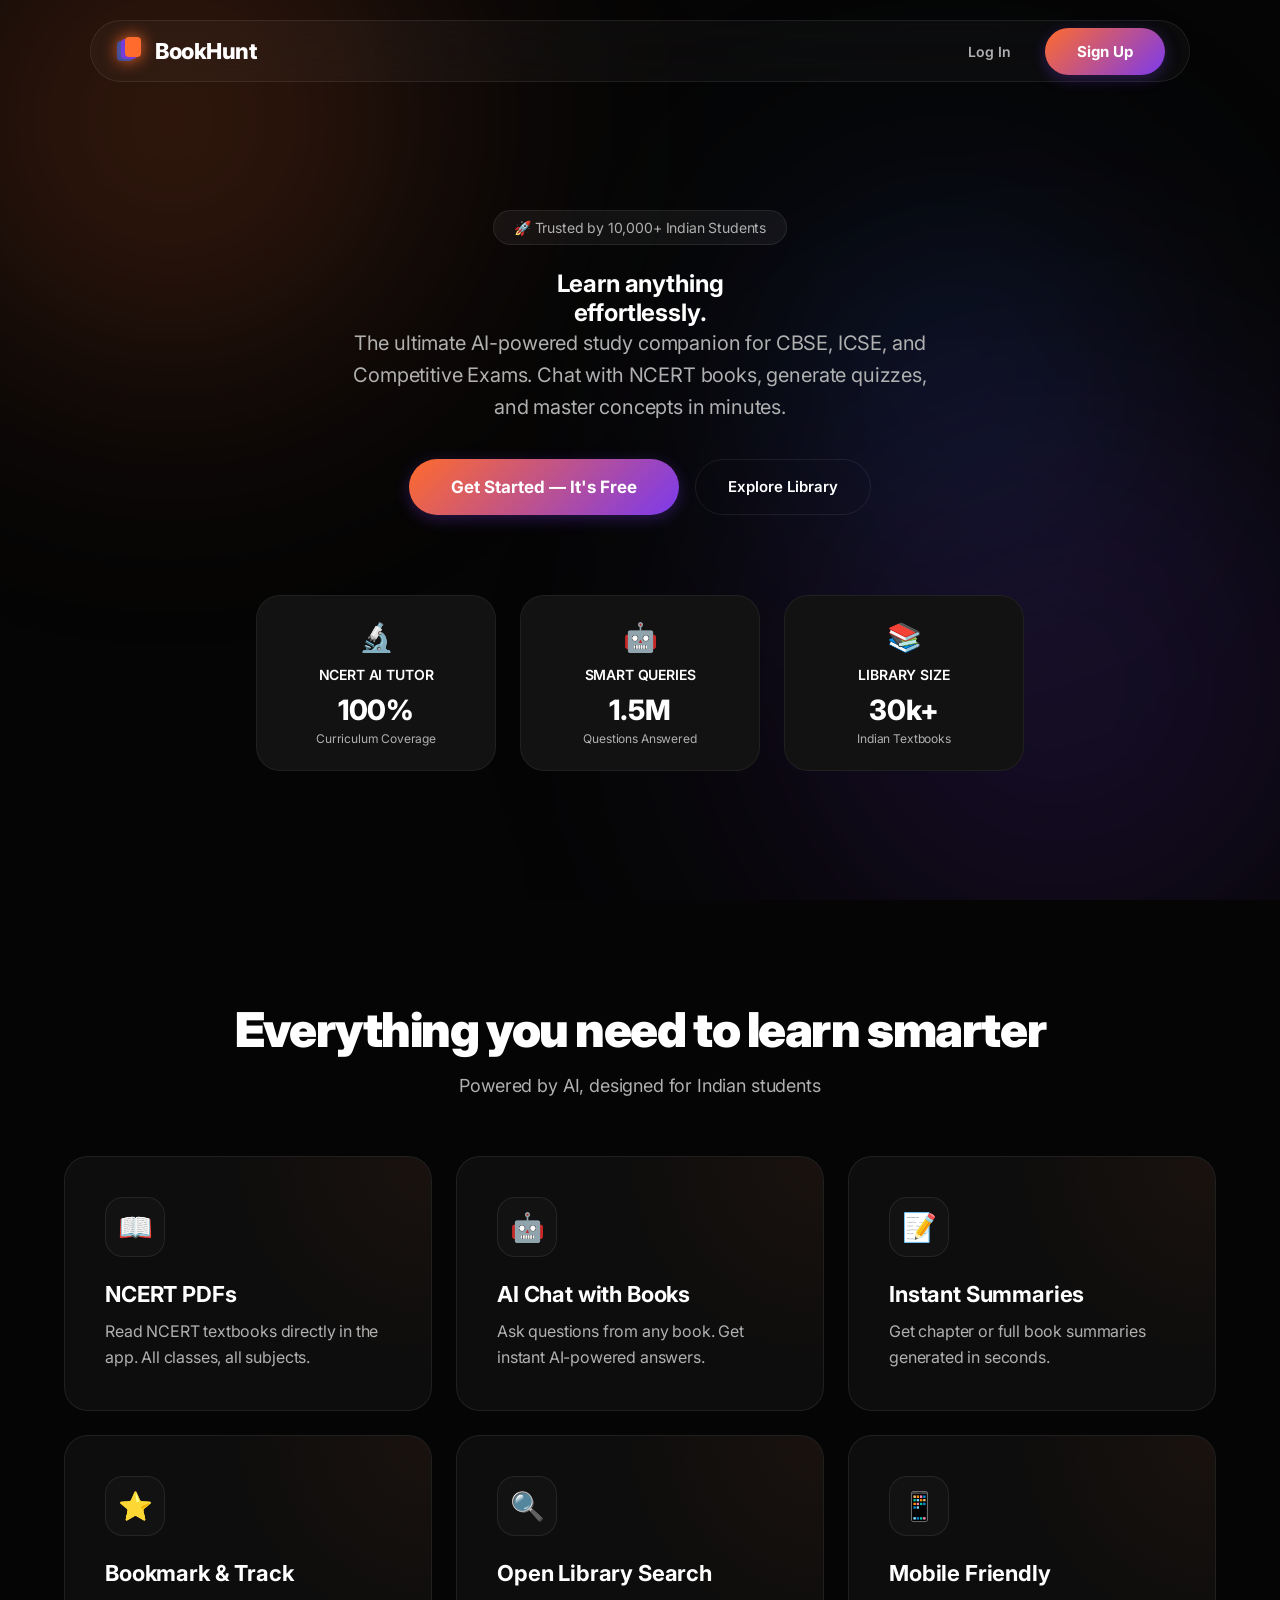
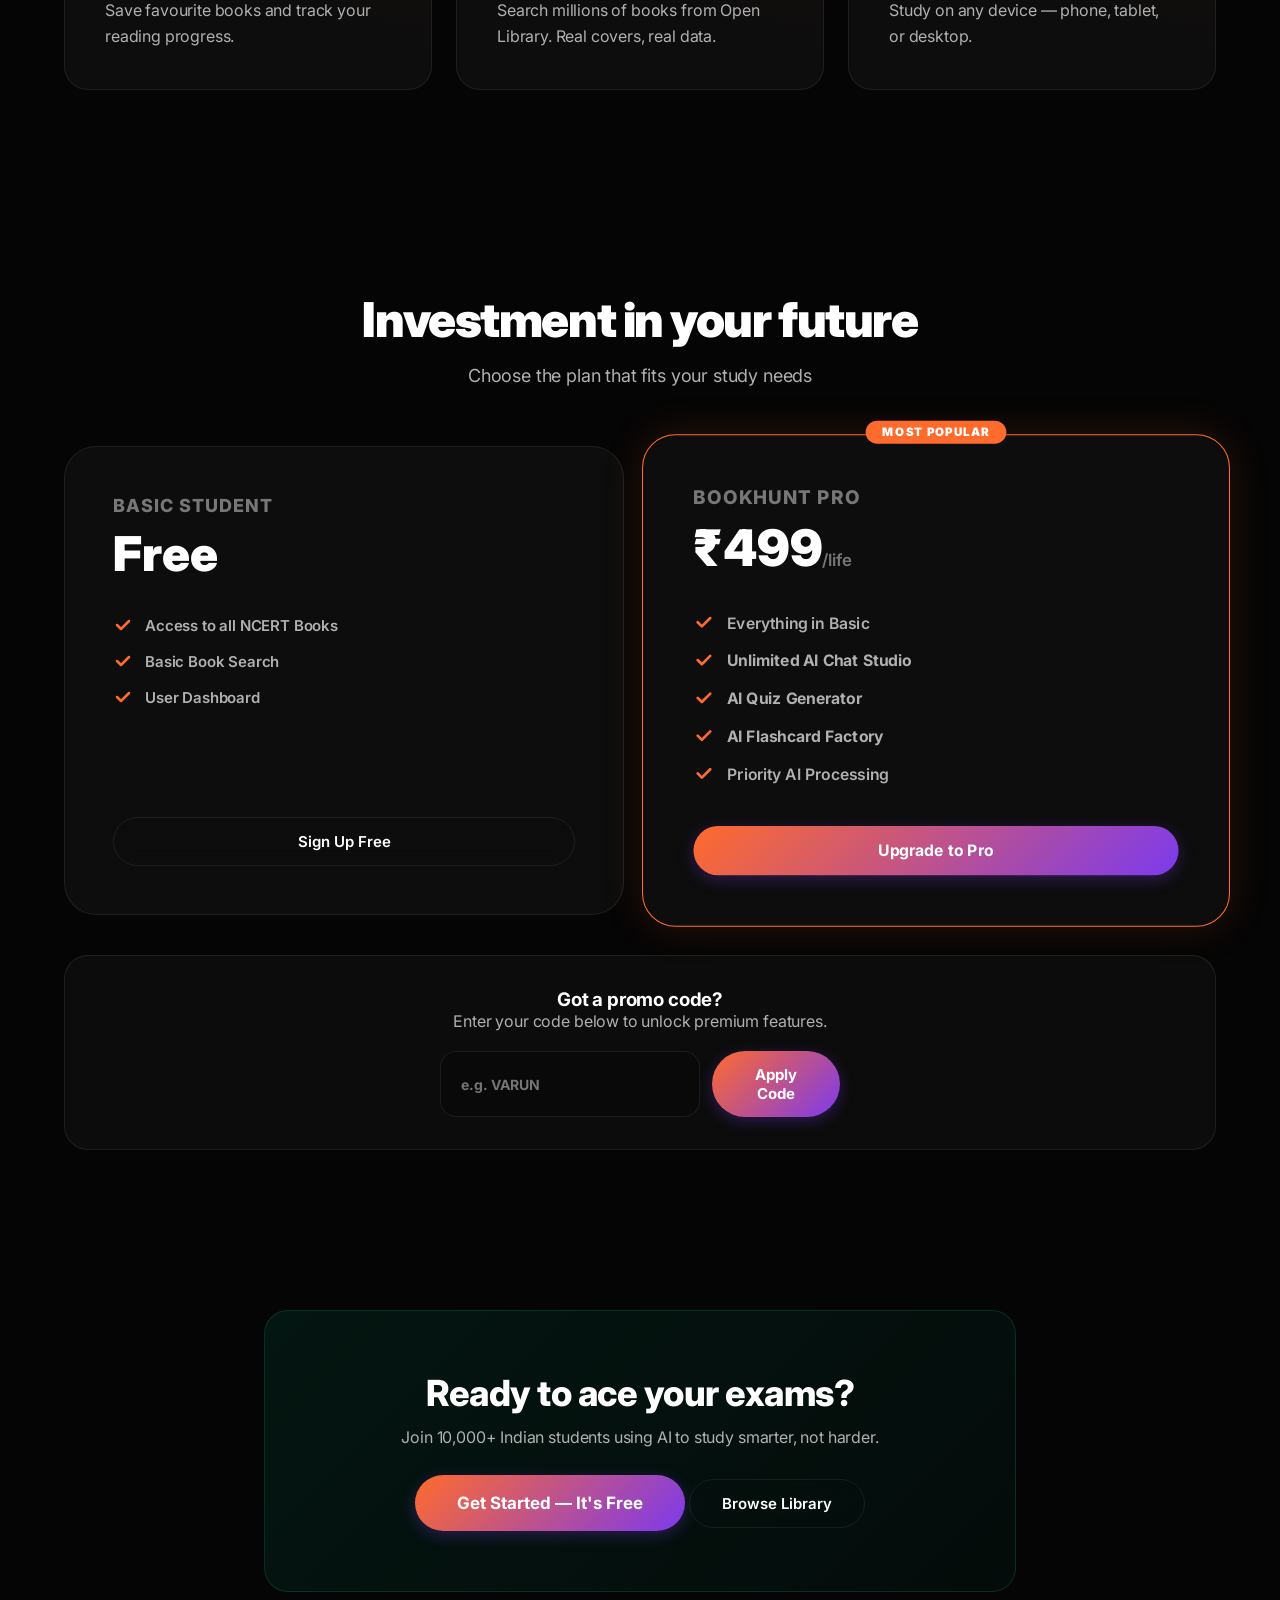
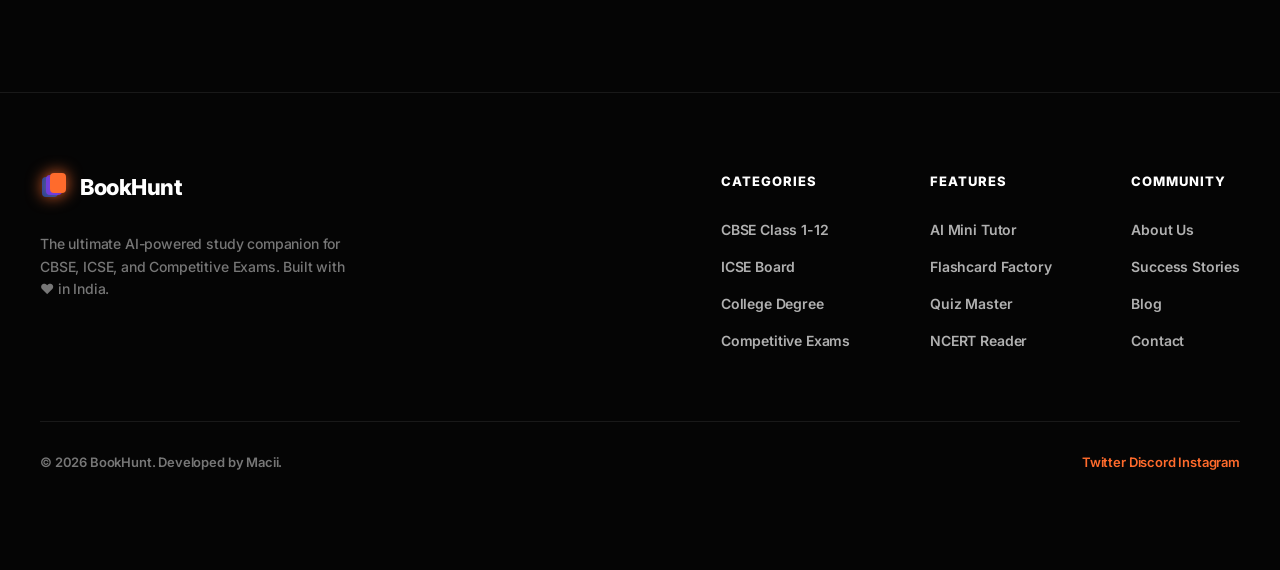
==== commit c45be67c: "Feat: Add Membership Section and Promo Code 'VARUN' for BookHunt Pro" ====
--- a/index.html
+++ b/index.html
@@ -91,6 +91,46 @@
                 <div class="feature-card"><div class="feature-icon-wrap"><span class="feature-icon">📱</span></div><h3>Mobile Friendly</h3><p>Study on any device — phone, tablet, or desktop.</p></div>
             </div>
         </div>
+        <div class="pricing-section" id="pricing">
+            <h2 class="section-title">Investment in your <span class="gradient-text">future</span></h2>
+            <p class="section-subtitle">Choose the plan that fits your study needs</p>
+            <div class="pricing-grid">
+                <div class="price-card">
+                    <div class="price-header">
+                        <span class="price-name">Basic Student</span>
+                        <div class="price-amount">Free</div>
+                    </div>
+                    <div class="price-features">
+                        <div class="price-feature"><svg width="20" height="20" viewBox="0 0 20 20" fill="none"><path d="M16 6l-8 8-4-4" stroke="currentColor" stroke-width="2.5" stroke-linecap="round" stroke-linejoin="round"/></svg> Access to all NCERT Books</div>
+                        <div class="price-feature"><svg width="20" height="20" viewBox="0 0 20 20" fill="none"><path d="M16 6l-8 8-4-4" stroke="currentColor" stroke-width="2.5" stroke-linecap="round" stroke-linejoin="round"/></svg> Basic Book Search</div>
+                        <div class="price-feature"><svg width="20" height="20" viewBox="0 0 20 20" fill="none"><path d="M16 6l-8 8-4-4" stroke="currentColor" stroke-width="2.5" stroke-linecap="round" stroke-linejoin="round"/></svg> User Dashboard</div>
+                    </div>
+                    <button class="btn-outline" onclick="showSignup()">Sign Up Free</button>
+                </div>
+                <div class="price-card featured">
+                    <div class="price-header">
+                        <span class="price-name">BookHunt Pro</span>
+                        <div class="price-amount">₹499<span>/life</span></div>
+                    </div>
+                    <div class="price-features">
+                        <div class="price-feature"><svg width="20" height="20" viewBox="0 0 20 20" fill="none"><path d="M16 6l-8 8-4-4" stroke="currentColor" stroke-width="2.5" stroke-linecap="round" stroke-linejoin="round"/></svg> Everything in Basic</div>
+                        <div class="price-feature"><svg width="20" height="20" viewBox="0 0 20 20" fill="none"><path d="M16 6l-8 8-4-4" stroke="currentColor" stroke-width="2.5" stroke-linecap="round" stroke-linejoin="round"/></svg> <strong>Unlimited AI Chat Studio</strong></div>
+                        <div class="price-feature"><svg width="20" height="20" viewBox="0 0 20 20" fill="none"><path d="M16 6l-8 8-4-4" stroke="currentColor" stroke-width="2.5" stroke-linecap="round" stroke-linejoin="round"/></svg> <strong>AI Quiz Generator</strong></div>
+                        <div class="price-feature"><svg width="20" height="20" viewBox="0 0 20 20" fill="none"><path d="M16 6l-8 8-4-4" stroke="currentColor" stroke-width="2.5" stroke-linecap="round" stroke-linejoin="round"/></svg> <strong>AI Flashcard Factory</strong></div>
+                        <div class="price-feature"><svg width="20" height="20" viewBox="0 0 20 20" fill="none"><path d="M16 6l-8 8-4-4" stroke="currentColor" stroke-width="2.5" stroke-linecap="round" stroke-linejoin="round"/></svg> Priority AI Processing</div>
+                    </div>
+                    <button class="btn-primary" onclick="showSignup()">Upgrade to Pro</button>
+                </div>
+            </div>
+            <div class="promo-section">
+                <h3>Got a promo code?</h3>
+                <p class="text-muted">Enter your code below to unlock premium features.</p>
+                <div class="promo-input-wrap">
+                    <input type="text" id="promoInput" class="promo-input" placeholder="e.g. VARUN">
+                    <button class="btn-primary" onclick="applyPromoCode()">Apply Code</button>
+                </div>
+            </div>
+        </div>
         <div class="cta-section">
             <div class="cta-card">
                 <h2>Ready to ace your exams?</h2>
--- a/styles.css
+++ b/styles.css
@@ -388,6 +388,28 @@
 .nav-btn{background:rgba(255,255,255,0.03);border:1.5px solid var(--glass-border);width:56px;height:56px;border-radius:50%;display:flex;align-items:center;justify-content:center;color:var(--text);transition:var(--transition);font-size:20px;backdrop-filter:blur(10px);}
 .nav-btn:hover:not(:disabled){background:var(--accent);color:#fff;border-color:transparent;transform: scale(1.1) translateY(-2px);box-shadow:0 10px 20px rgba(255,107,44,0.3);}
 .nav-btn:disabled{opacity:0.2;cursor:not-allowed;}
+
+/* ═══════════ PRICING ═══════════ */
+.pricing-section{padding:100px 24px;max-width:1200px;margin:0 auto;}
+.pricing-grid{display:grid;grid-template-columns:repeat(auto-fit,minmax(320px,1fr));gap:32px;margin-top:60px;}
+.price-card{background:var(--bg2);border:1.5px solid var(--glass-border);border-radius:32px;padding:48px;position:relative;transition:var(--transition);display:flex;flex-direction:column;}
+.price-card.featured{border-color:var(--accent);box-shadow:0 0 40px rgba(255,107,44,0.15);transform:scale(1.05);}
+.price-card.featured::before{content:'MOST POPULAR';position:absolute;top:-14px;left:50%;transform:translateX(-50%);background:var(--accent);color:#fff;padding:4px 16px;border-radius:20px;font-size:11px;font-weight:900;letter-spacing:1px;}
+.price-card:hover{transform:translateY(-10px);border-color:rgba(255,107,44,0.5);}
+
+.price-header{margin-bottom:32px;}
+.price-name{font-size:18px;font-weight:800;color:var(--text3);text-transform:uppercase;letter-spacing:1px;margin-bottom:8px;display:block;}
+.price-amount{font-size:48px;font-weight:900;color:#fff;}
+.price-amount span{font-size:16px;color:var(--text3);font-weight:600;}
+
+.price-features{display:flex;flex-direction:column;gap:16px;margin-bottom:40px;flex:1;}
+.price-feature{display:flex;align-items:center;gap:12px;font-size:15px;color:var(--text2);font-weight:600;}
+.price-feature svg{color:var(--accent);flex-shrink:0;}
+
+.promo-section{margin-top:40px;background:rgba(255,255,255,0.03);border:1.5px solid var(--glass-border);border-radius:24px;padding:32px;text-align:center;}
+.promo-input-wrap{display:flex;gap:12px;max-width:400px;margin:20px auto 0;}
+.promo-input{background:rgba(0,0,0,0.2);border:1.5px solid var(--glass-border);border-radius:16px;padding:12px 20px;color:var(--text);font-size:14px;flex:1;font-weight:700;}
+.promo-input:focus{border-color:var(--accent);}
 
 /* ═══════════ FOOTER ═══════════ */
 .footer{padding:80px 24px;border-top:1.5px solid var(--glass-border);background:var(--bg);position:relative;overflow:hidden;}
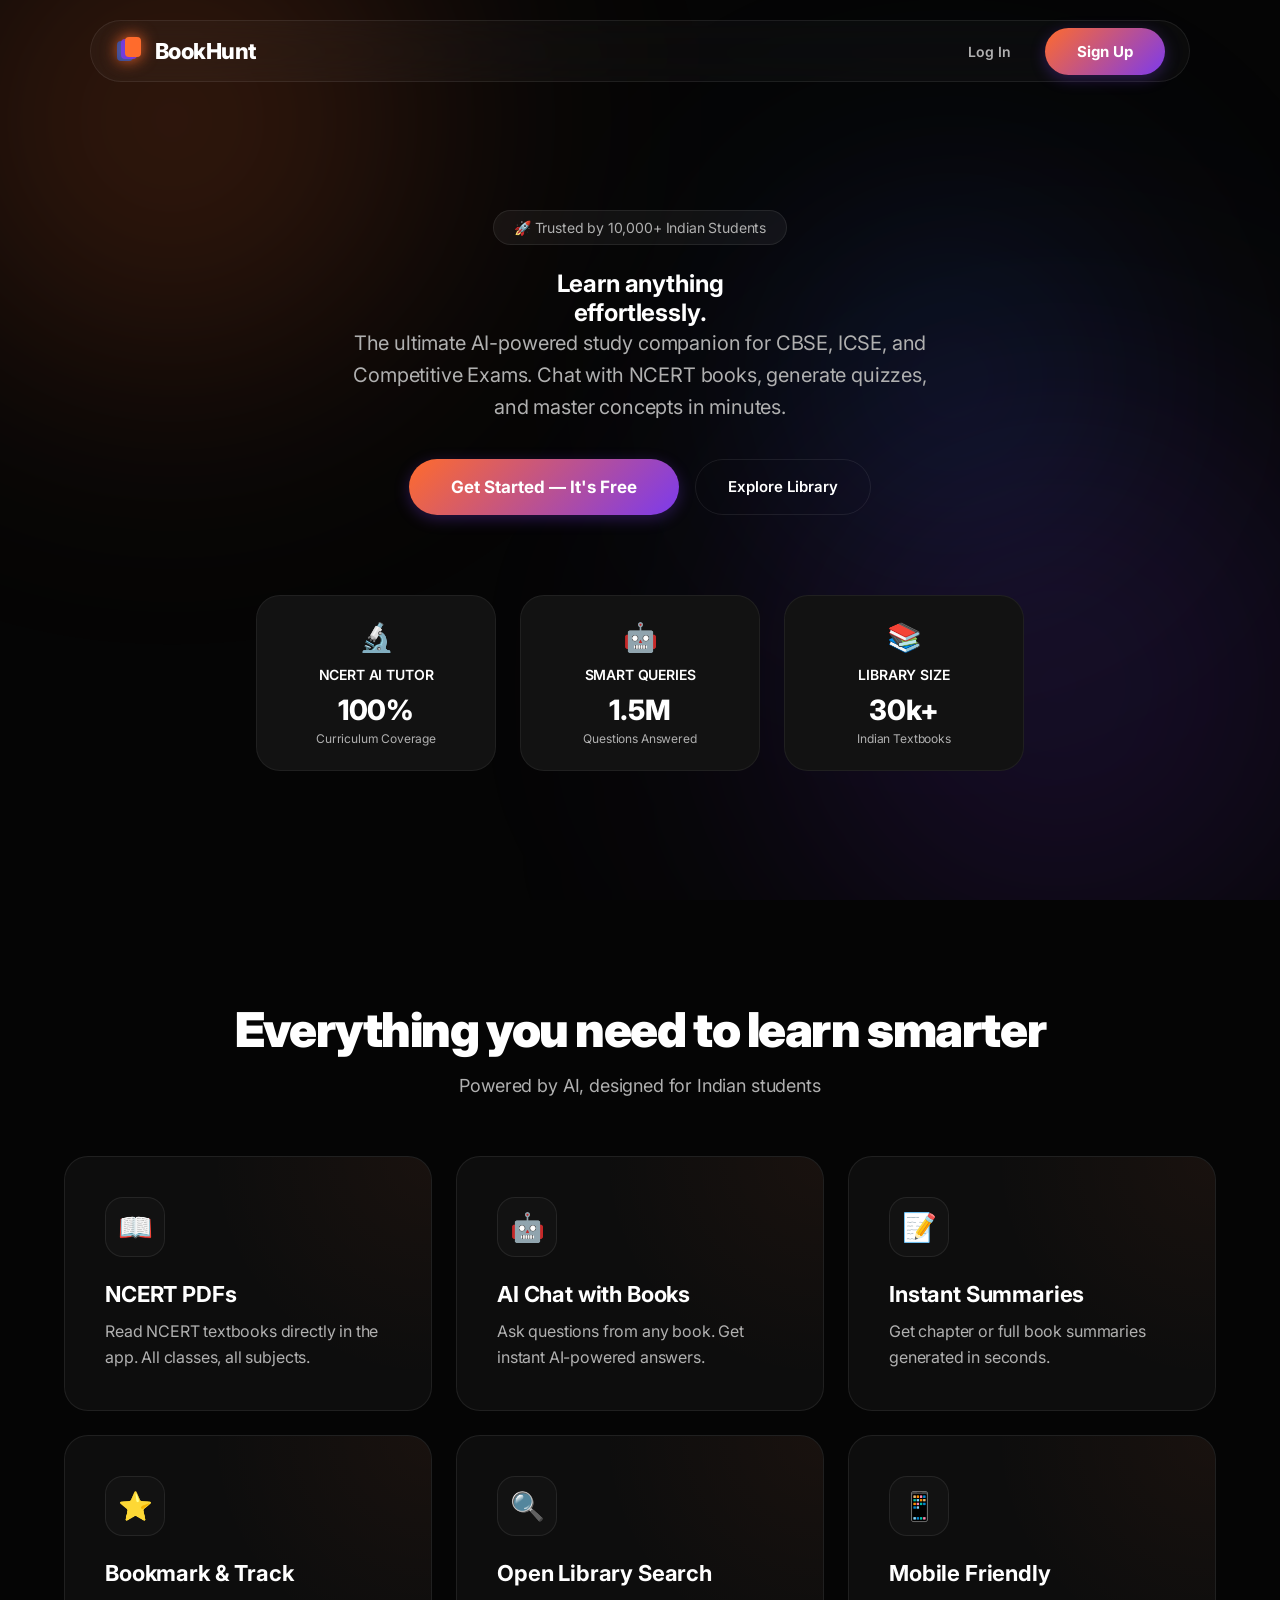
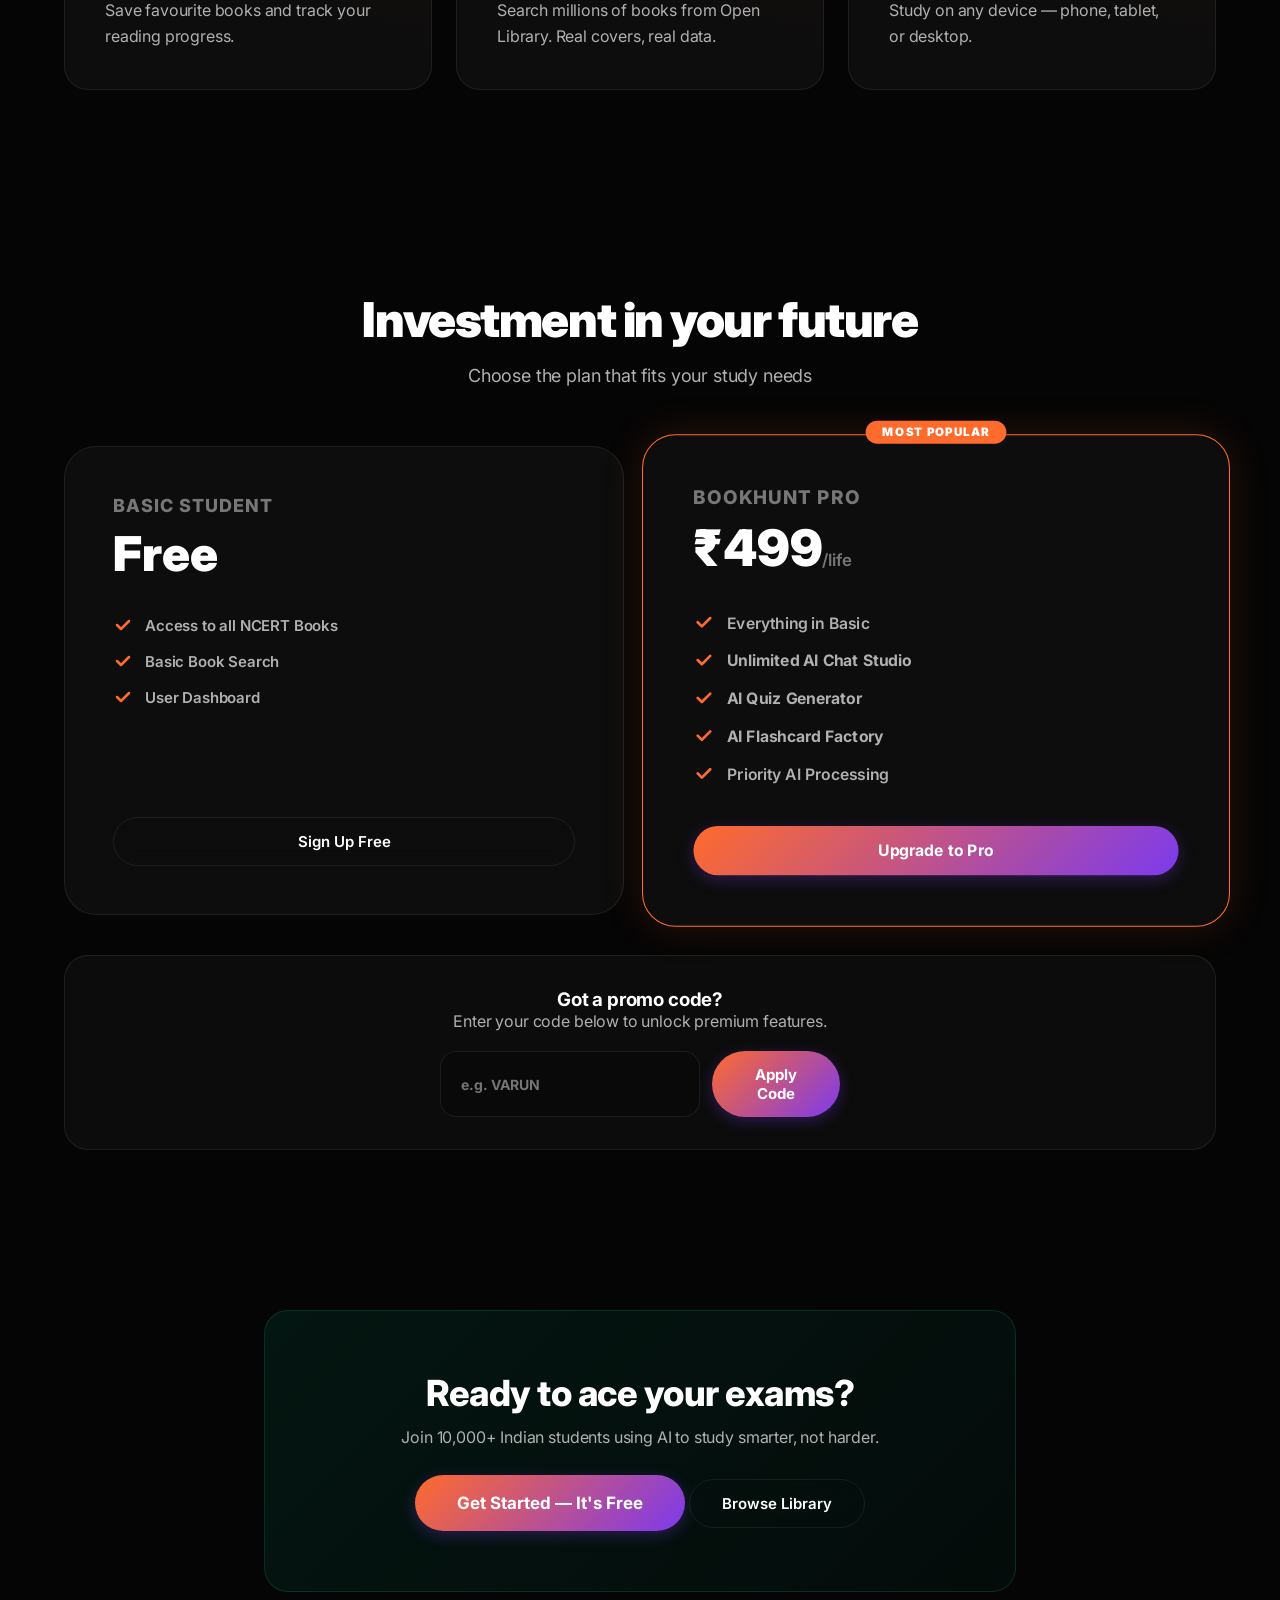
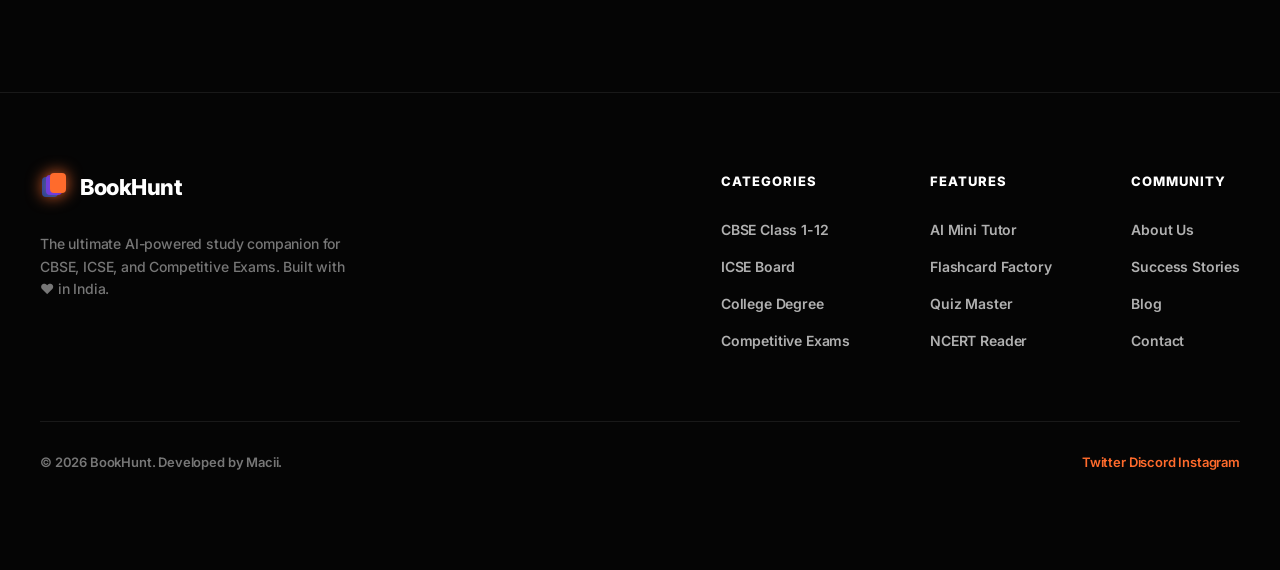
==== commit b32ceaf7: "Feat: Add PDF/Text file upload and analysis to Chat Studio" ====
--- a/index.html
+++ b/index.html
@@ -319,13 +319,73 @@
                 <div class="studio-chat" id="studioChat">
                     <div class="modal-chat-msgs" id="studioMsgs"></div>
                     <div class="studio-input-area">
+                        <div id="studioAttachment" class="attachment-chip" style="display:none;">
+                            <span class="file-icon">📄</span>
+                            <span id="fileNameDisplay" class="file-name">filename.pdf</span>
+                            <button class="remove-file" onclick="clearAttachment()">✕</button>
+                        </div>
                         <div class="modal-chat-input">
-                            <input type="text" id="studioInput" placeholder="Ask your AI Tutor about this book..." onkeydown="if(event.key==='Enter')sendStudioMsg()">
+                            <input type="file" id="studioFile" style="display:none" onchange="handleFileUpload(event)" accept=".pdf,.txt">
+                            <button class="chat-attach-btn" onclick="document.getElementById('studioFile').click()">
+                                <svg width="20" height="20" viewBox="0 0 24 24" fill="none"><path d="M21.44 11.05l-9.19 9.19a6 6 0 01-8.49-8.49l9.19-9.19a4 4 0 015.66 5.66l-9.2 9.19a2 2 0 01-2.83-2.83l8.49-8.48" stroke="currentColor" stroke-width="2" stroke-linecap="round" stroke-linejoin="round"/></svg>
+                            </button>
+                            <input type="text" id="studioInput" placeholder="Ask about this book or uploaded file..." onkeydown="if(event.key==='Enter')sendStudioMsg()">
                             <button class="chat-send-btn" onclick="sendStudioMsg()"><svg width="18" height="18" viewBox="0 0 24 24" fill="none"><path d="M22 2L11 13M22 2l-7 20-4-9-9-4 20-7z" stroke="currentColor" stroke-width="2" stroke-linecap="round" stroke-linejoin="round"/></svg></button>
                         </div>
                     </div>
                 </div>
             </div>
+        </div>
+    </section>
+    <!-- ═══════════ PAGE: PREMIUM ═══════════ -->
+    <section id="page-premium" class="page">
+        <div class="premium-checkout-container">
+            <div class="premium-checkout-header">
+                <span class="badge-pro">BOOKHUNT PRO</span>
+                <h1>Master your exams with <span class="gradient-text">Complete AI Power.</span></h1>
+                <p class="text-muted">Transform your studying experience with unlimited access to premium features.</p>
+            </div>
+            
+            <div class="checkout-grid">
+                <div class="checkout-summary">
+                    <h3>Your Selection</h3>
+                    <div class="selection-card">
+                        <div class="selection-info">
+                            <h4>Lifetime Pro Access</h4>
+                            <p>One-time payment, forever access</p>
+                        </div>
+                        <div class="selection-price">₹499</div>
+                    </div>
+                    
+                    <ul class="checkout-features">
+                        <li><svg width="18" height="18" viewBox="0 0 20 20" fill="none"><path d="M16 6l-8 8-4-4" stroke="#ff6b2c" stroke-width="2.5" stroke-linecap="round" stroke-linejoin="round"/></svg> Unlimited AI Chat Studio</li>
+                        <li><svg width="18" height="18" viewBox="0 0 20 20" fill="none"><path d="M16 6l-8 8-4-4" stroke="#ff6b2c" stroke-width="2.5" stroke-linecap="round" stroke-linejoin="round"/></svg> AI Quiz Generator (Any Topic)</li>
+                        <li><svg width="18" height="18" viewBox="0 0 20 20" fill="none"><path d="M16 6l-8 8-4-4" stroke="#ff6b2c" stroke-width="2.5" stroke-linecap="round" stroke-linejoin="round"/></svg> AI Flashcard Factory</li>
+                        <li><svg width="18" height="18" viewBox="0 0 20 20" fill="none"><path d="M16 6l-8 8-4-4" stroke="#ff6b2c" stroke-width="2.5" stroke-linecap="round" stroke-linejoin="round"/></svg> Ad-Free Experience</li>
+                        <li><svg width="18" height="18" viewBox="0 0 20 20" fill="none"><path d="M16 6l-8 8-4-4" stroke="#ff6b2c" stroke-width="2.5" stroke-linecap="round" stroke-linejoin="round"/></svg> Priority AI Model Access</li>
+                    </ul>
+                </div>
+                
+                <div class="checkout-form-side">
+                    <div class="checkout-form-card">
+                        <h3>Secure Checkout</h3>
+                        <p class="text-mini">Payment powered by <strong>Stripe</strong></p>
+                        <div class="mock-billing">
+                            <div class="form-group"><label>Email Address</label><input type="email" id="checkoutEmail" disabled></div>
+                            <div class="form-group"><label>Promo Code</label>
+                                <div class="promo-input-compact">
+                                    <input type="text" id="checkoutPromo" placeholder="e.g. VARUN">
+                                    <button class="btn-ghost" onclick="applyPromoCodeCheckout()">Apply</button>
+                                </div>
+                            </div>
+                        </div>
+                        <button class="btn-primary btn-lg w-full" style="margin-top:20px;" onclick="showToast('💳 Checkout integration coming soon! Use promo code VARUN to unlock for free now.', 'info')">Pay ₹499 with Card</button>
+                        <p class="text-muted text-center" style="font-size:12px;margin-top:20px;">Safe & Secure Payment Processing</p>
+                    </div>
+                </div>
+            </div>
+            
+            <button class="btn-ghost" style="margin-top:40px;" onclick="navigateTo('dashboard')">← Back to Dashboard</button>
         </div>
     </section>
 
@@ -339,6 +399,7 @@
 
     <script src="https://cdn.jsdelivr.net/npm/@supabase/supabase-js@2"></script>
     <script src="https://cdn.jsdelivr.net/npm/marked/marked.min.js"></script>
+    <script src="https://cdnjs.cloudflare.com/ajax/libs/pdf.js/3.11.174/pdf.min.js"></script>
     <script src="data.js"></script>
     <script src="app.js"></script>
 </body>
--- a/styles.css
+++ b/styles.css
@@ -171,12 +171,41 @@
 /* ═══════════ LIBRARY ═══════════ */
 .library{max-width:1280px;margin:0 auto;padding:140px 24px 80px;}
 .library-header{text-align:center;margin-bottom:60px;}
-.library-header h1{font-size:clamp(32px, 6vw, 64px);font-weight:900;letter-spacing:-0.05em;margin-bottom:12px;}
-.cat-tabs-row{display:flex;gap:12px;justify-content:center;margin-bottom:50px;flex-wrap:wrap;}
-.cat-tab{background:var(--bg2);border:1.5px solid var(--glass-border);color:var(--text2);padding:14px 28px;border-radius:var(--radius-pill);font-weight:700;transition:var(--transition);font-size:14px;cursor:pointer;backdrop-filter:blur(10px);}
-.cat-tab:hover{color:var(--text);border-color:rgba(255,255,255,0.2);transform:translateY(-2px);}
-.cat-tab.active{background:linear-gradient(135deg,var(--accent),var(--accent2));color:#fff;border-color:transparent;box-shadow:0 8px 25px rgba(124,58,237,0.4);}
+.library-header h1{font-size:clamp(32px, 6vw, 64px);font-weight:900;letter-spacing:-0.04em;margin-bottom:16px;}
+
+.cat-tabs{display:flex;gap:12px;overflow-x:auto;padding-bottom:12px;margin-bottom:40px;scrollbar-width:none;-ms-overflow-style:none;}
+.cat-tabs::-webkit-scrollbar{display:none;}
+.cat-tab{background:rgba(255,255,255,0.03);border:1.5px solid var(--glass-border);border-radius:100px;padding:12px 24px;color:var(--text2);font-weight:700;white-space:nowrap;transition:var(--transition);font-size:14px;}
+.cat-tab:hover{background:rgba(255,255,255,0.06);border-color:rgba(255,255,255,0.2);}
+.cat-tab.active{background:var(--accent);color:#fff;border-color:transparent;box-shadow:0 0 20px rgba(255,107,44,0.3);}
+
+.cat-cards{display:grid;grid-template-columns:repeat(auto-fill,minmax(260px,1fr));gap:24px;margin-top:32px;}
+.cat-card{background:var(--bg2);border:1.5px solid var(--glass-border);border-radius:28px;padding:32px;cursor:pointer;transition:var(--transition);position:relative;overflow:hidden;backdrop-filter:blur(10px);}
+.cat-card:hover{transform:translateY(-8px);border-color:rgba(255,255,255,0.2);box-shadow:0 20px 40px rgba(0,0,0,0.4);}
+.cat-card::before{content:'';position:absolute;top:0;right:0;width:100px;height:100px;background:radial-gradient(circle, rgba(255,107,44,0.05), transparent 70%);pointer-events:none;}
+.cat-card-icon{font-size:32px;margin-bottom:20px;display:block;}
+.cat-card h3{font-size:20px;font-weight:900;margin-bottom:8px;letter-spacing:-0.02em;}
+.cat-card p{font-size:14px;color:var(--text3);font-weight:600;}
+
+.lib-section-title{font-size:24px;font-weight:900;margin-bottom:32px;letter-spacing:-0.02em;display:flex;align-items:center;gap:12px;}
+
+.sub-grid{display:grid;grid-template-columns:repeat(auto-fill,minmax(280px,1fr));gap:20px;margin-bottom:40px;}
+.sub-card{background:rgba(255,255,255,0.03);border:1.5px solid var(--glass-border);border-radius:20px;padding:24px 32px;display:flex;justify-content:space-between;align-items:center;cursor:pointer;transition:var(--transition);text-align:left;}
+.sub-card:hover{background:rgba(255,107,44,0.08);border-color:rgba(255,107,44,0.3);transform:translateX(8px);}
+.sub-name{font-size:17px;font-weight:800;color:var(--text);letter-spacing:-0.01em;}
+.sub-arrow{font-size:20px;color:var(--accent);transition:var(--transition);opacity:0.6;}
+.sub-card:hover .sub-arrow{transform:translateX(5px);opacity:1;}
+
 .lib-content{display:flex;flex-direction:column;gap:60px;}
+
+.lib-search-row{margin:20px 0 40px;}
+.search-box{position:relative;max-width:500px;display:flex;align-items:center;}
+.search-box svg{position:absolute;left:20px;color:var(--text3);pointer-events:none;transition:var(--transition);}
+.search-box input{width:100%;background:rgba(255,255,255,0.03);border:1.5px solid var(--glass-border);border-radius:100px;padding:16px 24px 16px 52px;color:var(--text);font-size:15px;font-weight:600;transition:var(--transition);letter-spacing:0.01em;}
+.search-box input::placeholder{color:var(--text3);font-weight:500;}
+.search-box input:focus{background:rgba(255,255,255,0.05);border-color:var(--accent);box-shadow:0 0 25px rgba(255,107,44,0.15);outline:none;}
+.search-box input:focus + svg{color:var(--accent);}
+
 .sub-section h2{font-size:26px;margin-bottom:30px;font-weight:900;letter-spacing:-0.03em;display:flex;align-items:center;gap:16px;}
 .sub-section h2::after{content:'';flex:1;height:1.5px;background:linear-gradient(to right, var(--glass-border), transparent);}
 .books-grid{display:grid;grid-template-columns:repeat(auto-fill,minmax(190px,1fr));gap:32px;}
@@ -253,10 +282,20 @@
 .studio-chat #studioMsgs{flex:1;overflow-y:auto;padding-bottom:120px;scroll-behavior:smooth;}
 .studio-chat #studioMsgs::-webkit-scrollbar{width:6px;}.studio-chat #studioMsgs::-webkit-scrollbar-thumb{background:rgba(255,255,255,0.1);border-radius:3px;}
 
-.studio-input-area{position:absolute;bottom:0;left:0;right:0;background:linear-gradient(to top, var(--bg) 70%, transparent);padding:30px 60px 50px;z-index:10;}
-.studio-input-area .modal-chat-input{max-width:900px;margin:0 auto;height:64px;padding:0 12px 0 28px;border-radius:32px;background:rgba(255,255,255,0.04);backdrop-filter:blur(20px);border:1.5px solid var(--glass-border);box-shadow:0 20px 50px rgba(0,0,0,0.3);}
-.studio-input-area input{font-size:16px;}
-.studio-input-area .chat-send-btn{width:48px;height:48px;border-radius:24px;margin-right:0;}
+.studio-input-area{position:absolute;bottom:0;left:0;right:0;background:linear-gradient(to top, var(--bg) 70%, transparent);padding:30px 60px 40px;z-index:10;}
+.attachment-chip{display:inline-flex;align-items:center;gap:10px;background:rgba(255,107,44,0.1);border:1px solid rgba(255,107,44,0.3);border-radius:12px;padding:8px 14px;margin-bottom:12px;margin-left:auto;margin-right:auto;max-width:max-content;animation:fadeInDown 0.3s ease;}
+.attachment-chip .file-icon{font-size:14px;}
+.attachment-chip .file-name{font-size:13px;font-weight:700;color:var(--text);max-width:200px;overflow:hidden;text-overflow:ellipsis;white-space:nowrap;}
+.attachment-chip .remove-file{background:none;color:var(--text3);font-size:12px;cursor:pointer;padding:2px;border-radius:4px;transition:var(--transition);}
+.attachment-chip .remove-file:hover{color:var(--accent);background:rgba(255,255,255,0.05);}
+
+.studio-input-area .modal-chat-input{max-width:900px;margin:0 auto;height:64px;padding:0 12px 0 12px;border-radius:32px;background:rgba(255,255,255,0.04);backdrop-filter:blur(20px);border:1.5px solid var(--glass-border);box-shadow:0 20px 50px rgba(0,0,0,0.3);position:relative;}
+.chat-attach-btn{width:46px;height:46px;border-radius:23px;color:var(--text3);display:flex;align-items:center;justify-content:center;transition:var(--transition);cursor:pointer;flex-shrink:0;}
+.chat-attach-btn:hover{background:rgba(255,255,255,0.05);color:var(--accent);}
+.studio-input-area input{font-size:16px;flex:1;background:none;border:none;color:var(--text);padding:0 16px;font-weight:600;}
+.studio-input-area input:focus{outline:none;}
+.studio-input-area .chat-send-btn{width:48px;height:48px;border-radius:24px;margin-right:0;flex-shrink:0;}
+
 
 @media(max-width:1200px){
     .studio-sidebar{width:260px;padding:24px;}
@@ -410,6 +449,27 @@
 .promo-input-wrap{display:flex;gap:12px;max-width:400px;margin:20px auto 0;}
 .promo-input{background:rgba(0,0,0,0.2);border:1.5px solid var(--glass-border);border-radius:16px;padding:12px 20px;color:var(--text);font-size:14px;flex:1;font-weight:700;}
 .promo-input:focus{border-color:var(--accent);}
+
+/* Premium Page */
+.premium-checkout-container{max-width:1000px;margin:120px auto 80px;padding:0 24px;}
+.premium-checkout-header{text-align:center;margin-bottom:64px;}
+.premium-checkout-header h1{font-size:clamp(32px, 5vw, 48px);font-weight:900;letter-spacing:-0.04em;margin-top:16px;}
+.checkout-grid{display:grid;grid-template-columns:1.2fr 1fr;gap:60px;align-items:start;}
+
+.checkout-summary{background:rgba(255,255,255,0.02);border:1.5px solid var(--glass-border);border-radius:32px;padding:40px;backdrop-filter:blur(20px);}
+.selection-card{background:var(--bg3);border:1.5px solid var(--accent);border-radius:20px;padding:24px;display:flex;justify-content:space-between;align-items:center;margin:24px 0 32px;}
+.selection-info h4{font-size:18px;font-weight:800;margin-bottom:4px;}
+.selection-info p{font-size:14px;color:var(--text3);}
+.selection-price{font-size:28px;font-weight:900;color:var(--accent);}
+
+.checkout-features{list-style:none;display:flex;flex-direction:column;gap:16px;}
+.checkout-features li{display:flex;align-items:center;gap:12px;font-weight:600;color:var(--text2);font-size:15px;}
+
+.checkout-form-card{background:var(--bg2);border:1.5px solid var(--glass-border);border-radius:32px;padding:40px;box-shadow:0 30px 60px rgba(0,0,0,0.5);}
+.mock-billing{display:flex;flex-direction:column;gap:24px;margin-top:24px;}
+.promo-input-compact{display:flex;gap:8px;}
+.promo-input-compact input{background:rgba(0,0,0,0.2);border:1.5px solid var(--glass-border);border-radius:12px;padding:10px 16px;color:var(--text);font-size:14px;flex:1;}
+.text-mini{font-size:12px;color:var(--text3);margin-top:4px;}
 
 /* ═══════════ FOOTER ═══════════ */
 .footer{padding:80px 24px;border-top:1.5px solid var(--glass-border);background:var(--bg);position:relative;overflow:hidden;}
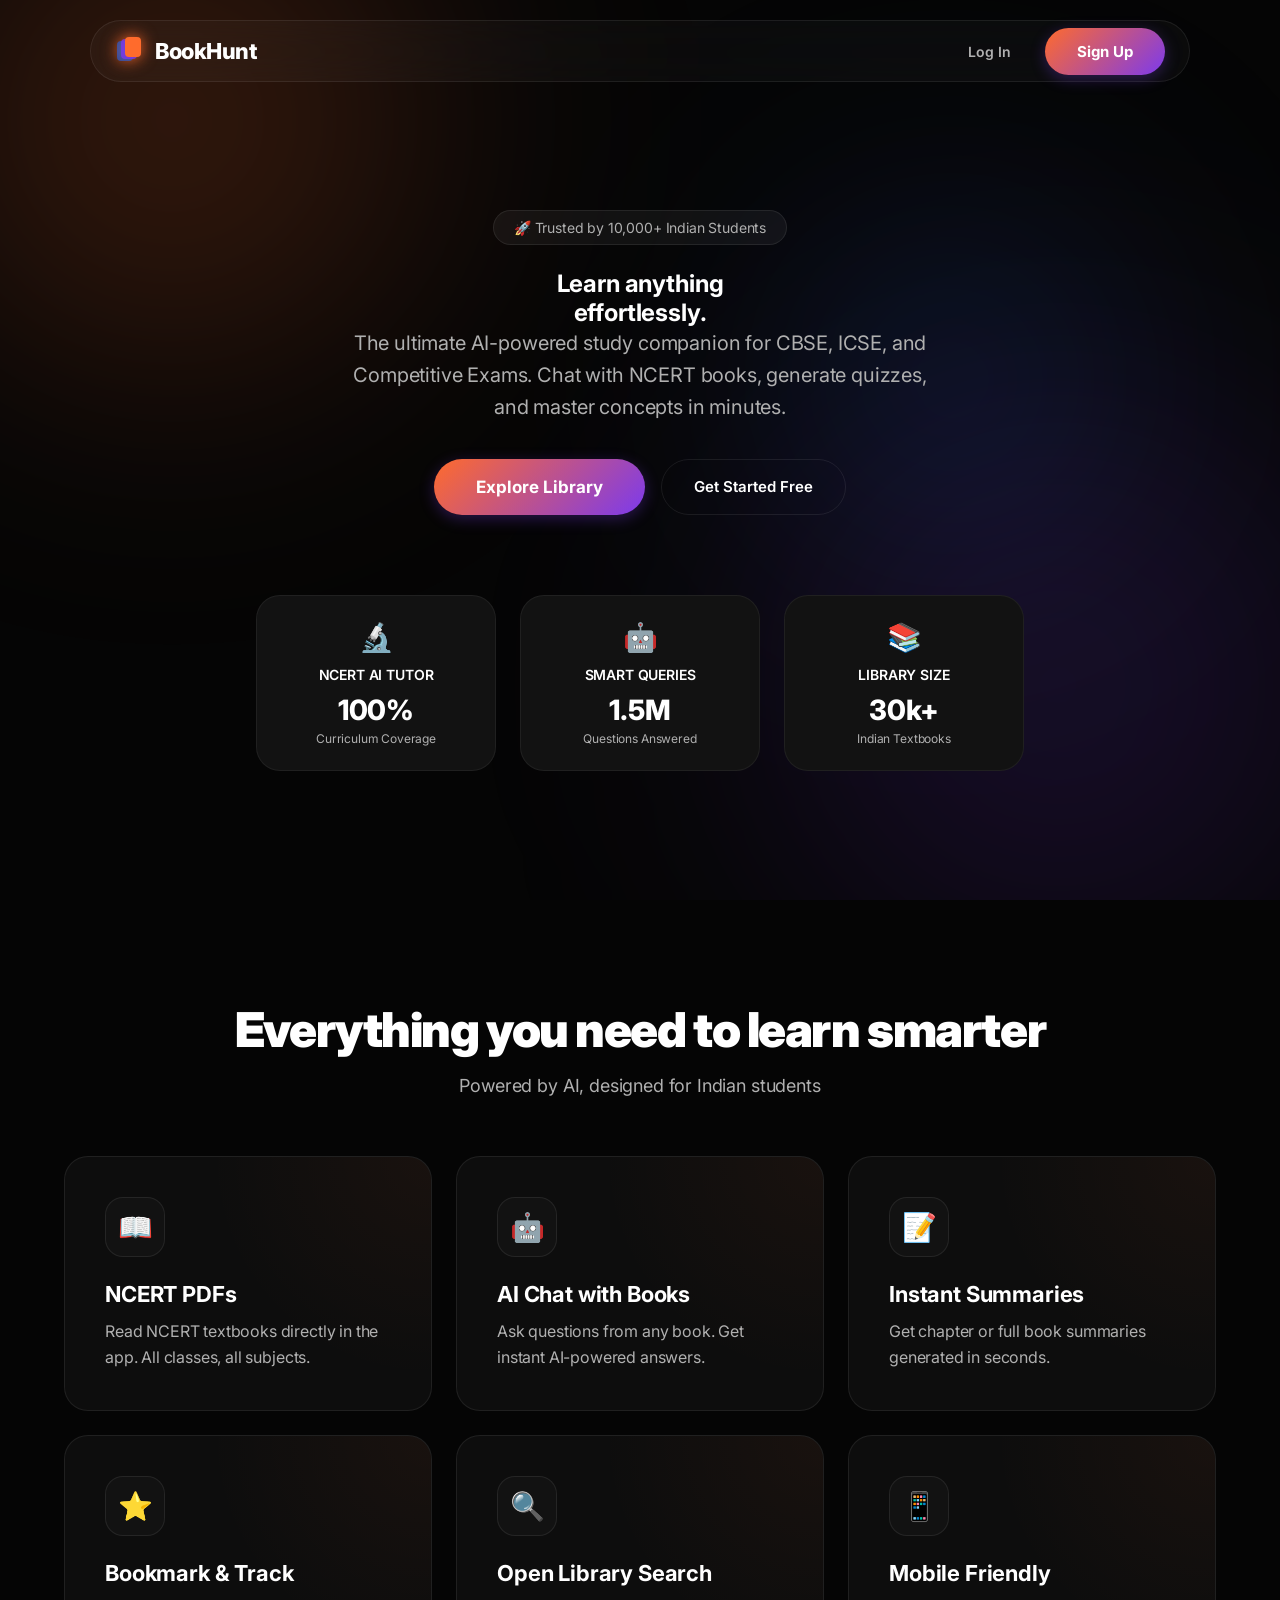
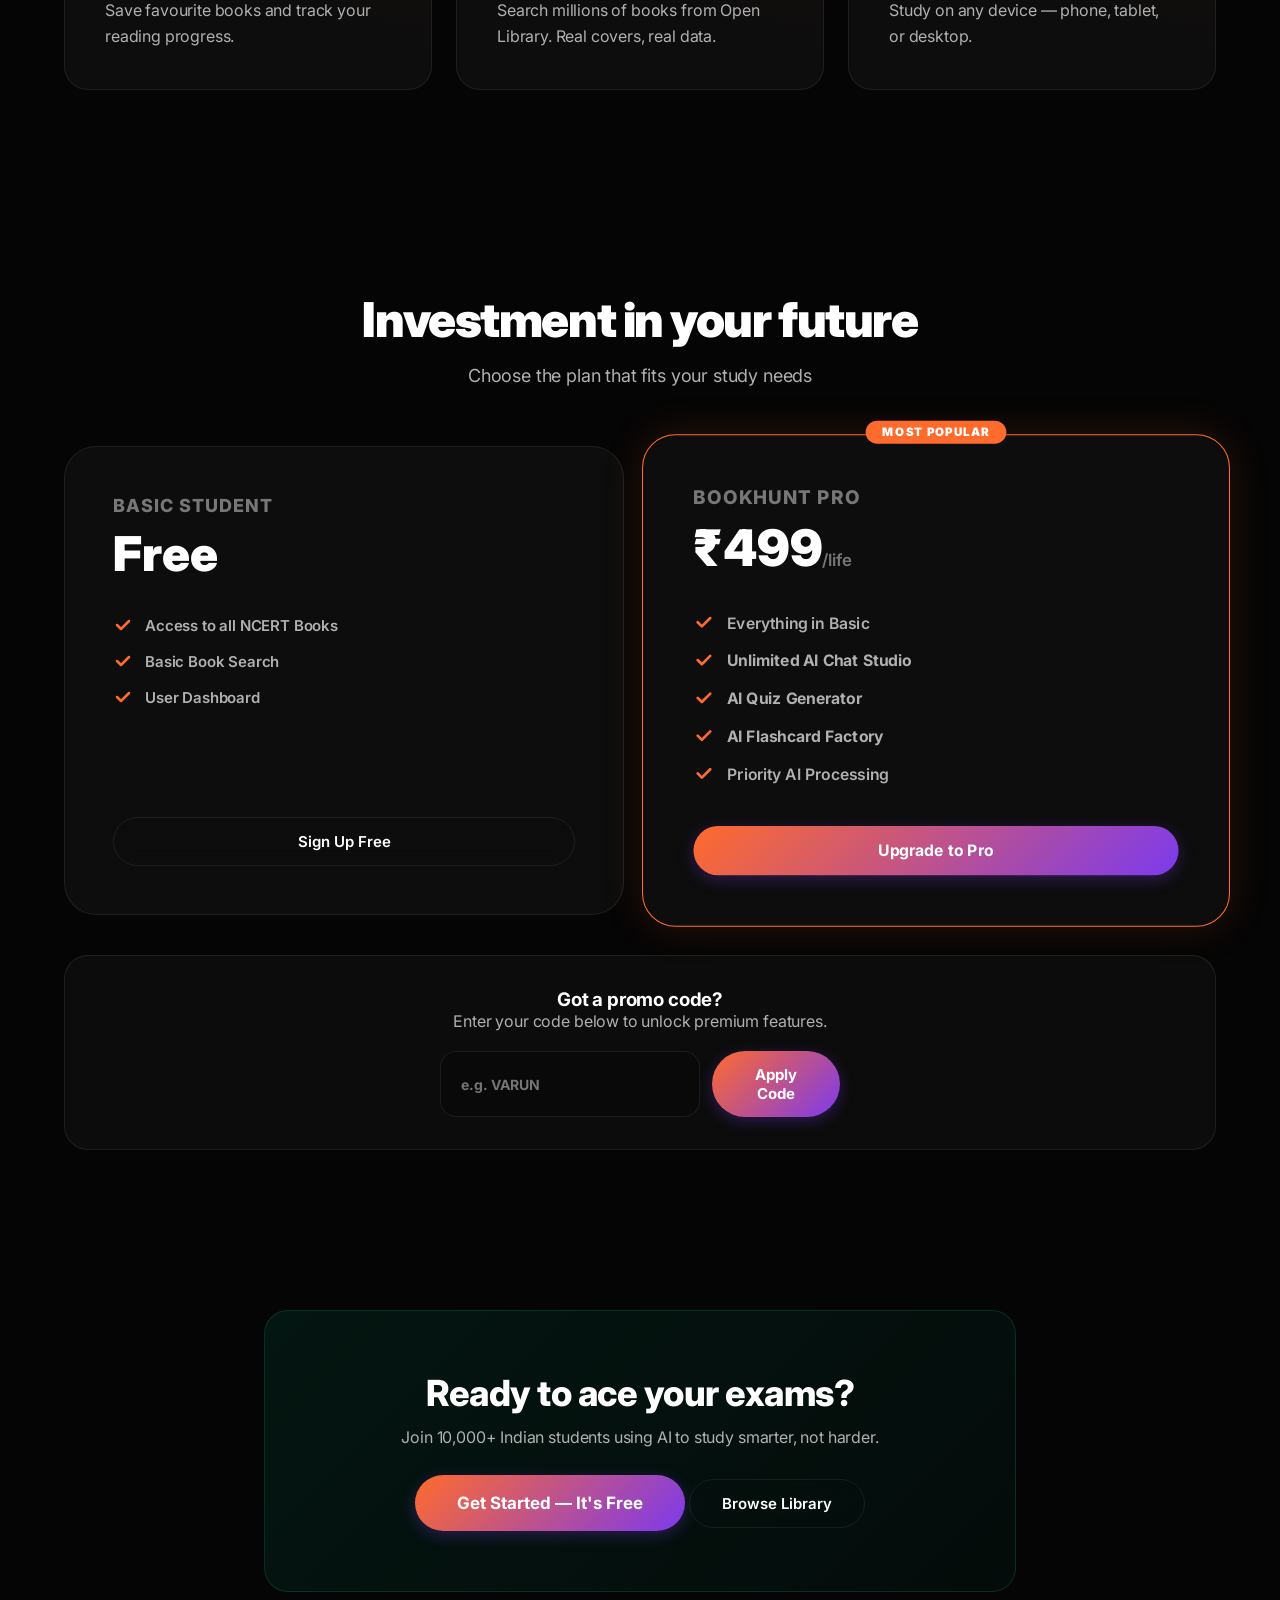
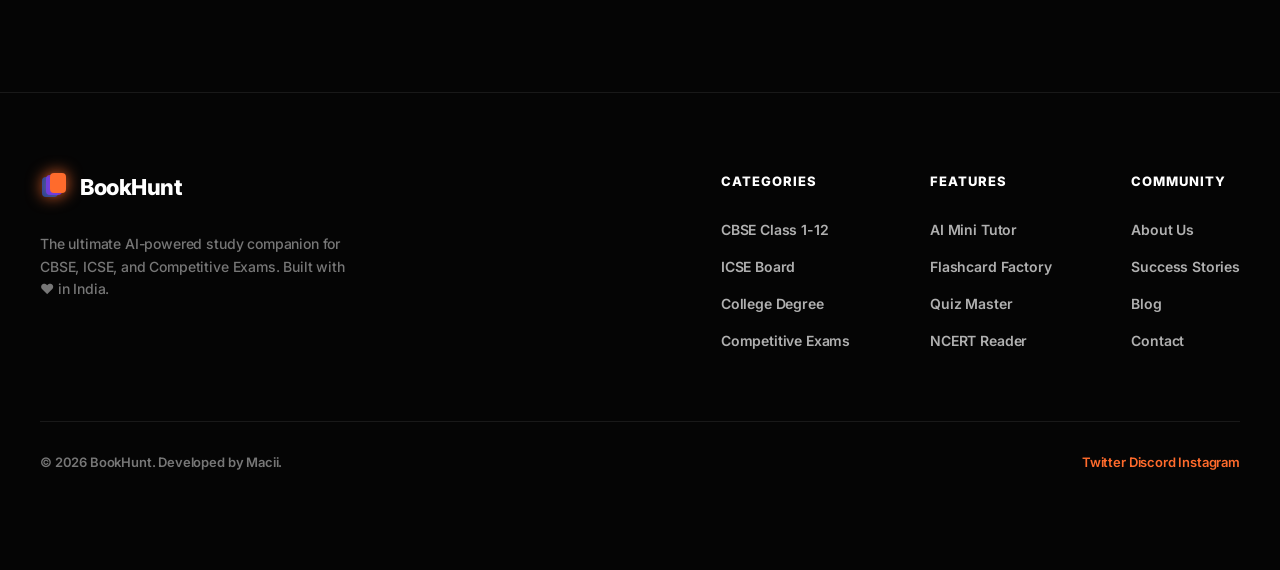
==== commit d1718f3f: "UX: Enable global guest browsing for the library and refine auth nudges" ====
--- a/index.html
+++ b/index.html
@@ -69,8 +69,8 @@
                 <h1 class="hero-title animate-in delay-1">Learn anything <br><span class="gradient-text">effortlessly.</span></h1>
                 <p class="hero-subtitle animate-in delay-2">The ultimate AI-powered study companion for CBSE, ICSE, and Competitive Exams. Chat with NCERT books, generate quizzes, and master concepts in minutes.</p>
                 <div class="hero-cta animate-in delay-3">
-                    <button class="btn-primary btn-lg" onclick="showSignup()">Get Started — It's Free</button>
-                    <button class="btn-outline btn-lg" onclick="navigateTo('library')">Explore Library</button>
+                    <button class="btn-primary btn-lg" onclick="navigateTo('library')">Explore Library</button>
+                    <button class="btn-outline btn-lg" onclick="showSignup()">Get Started Free</button>
                 </div>
             </div>
             <div class="hero-cards animate-in delay-4">
